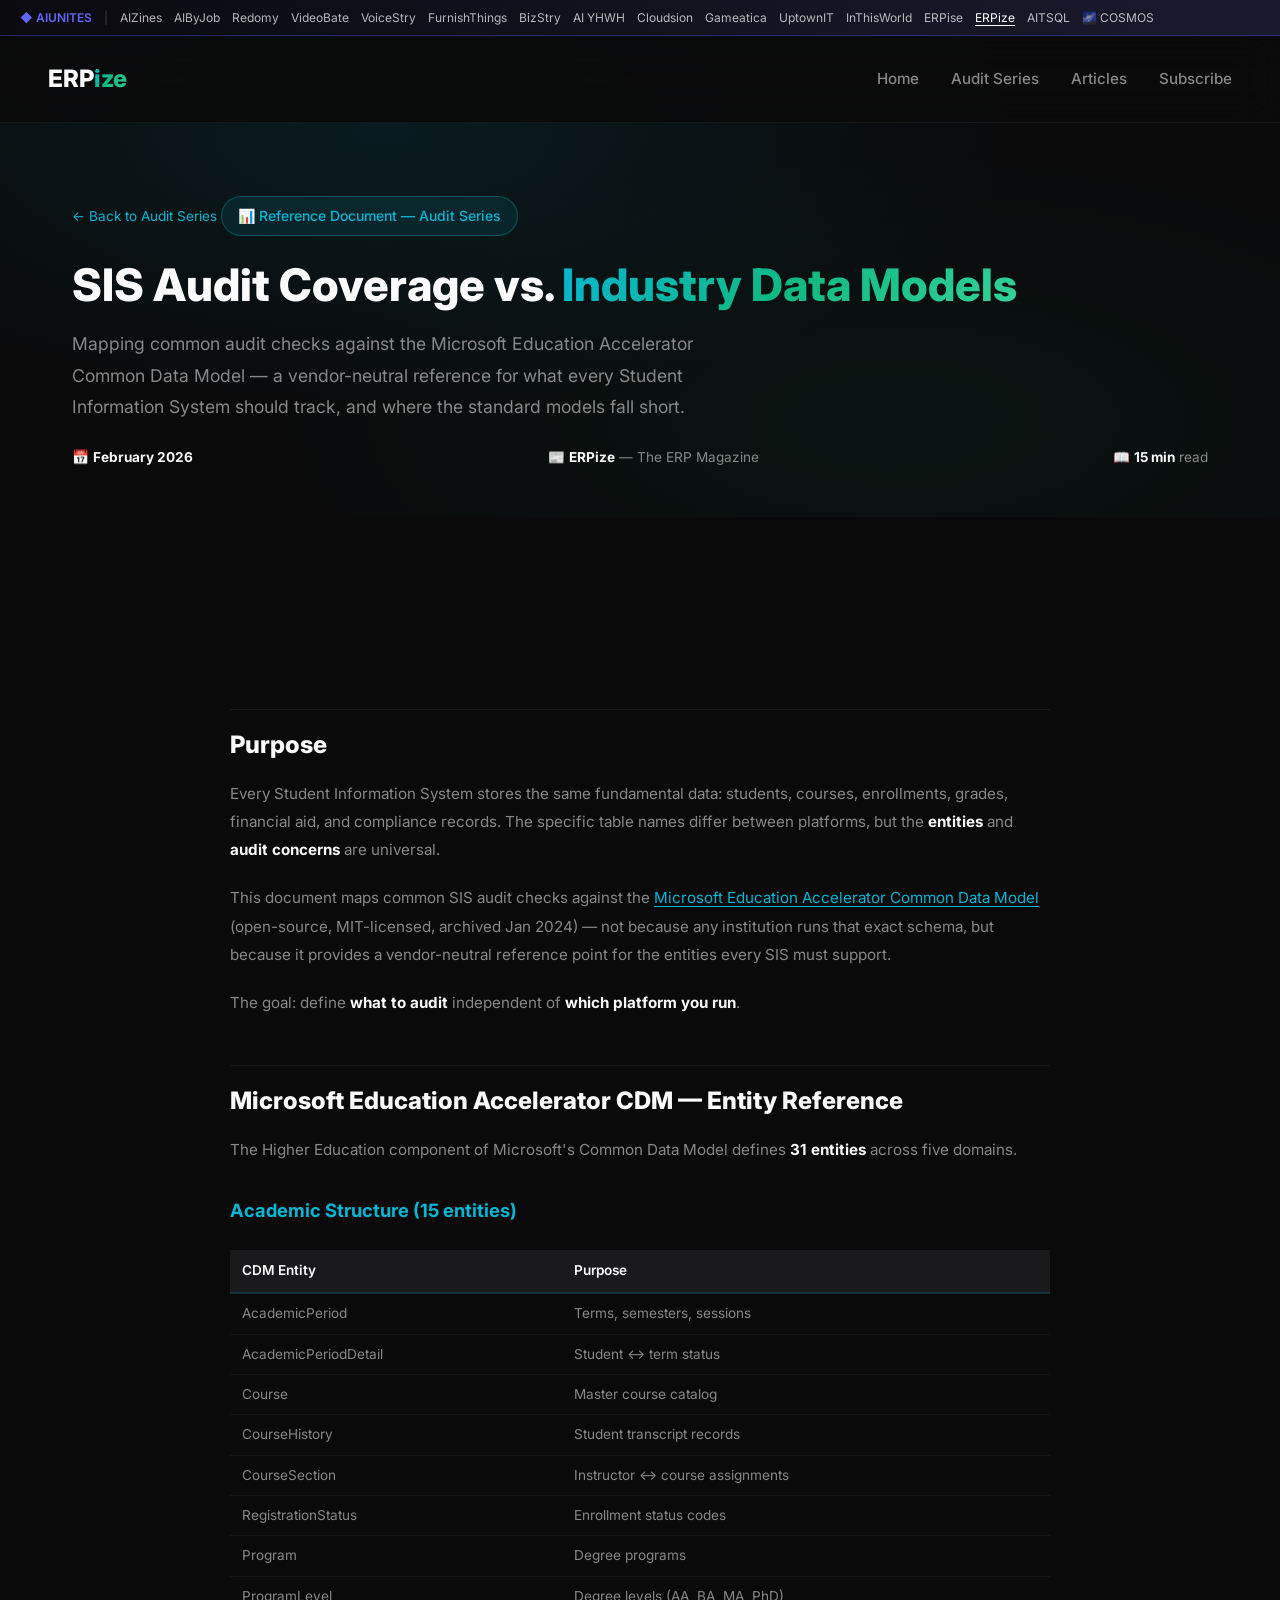
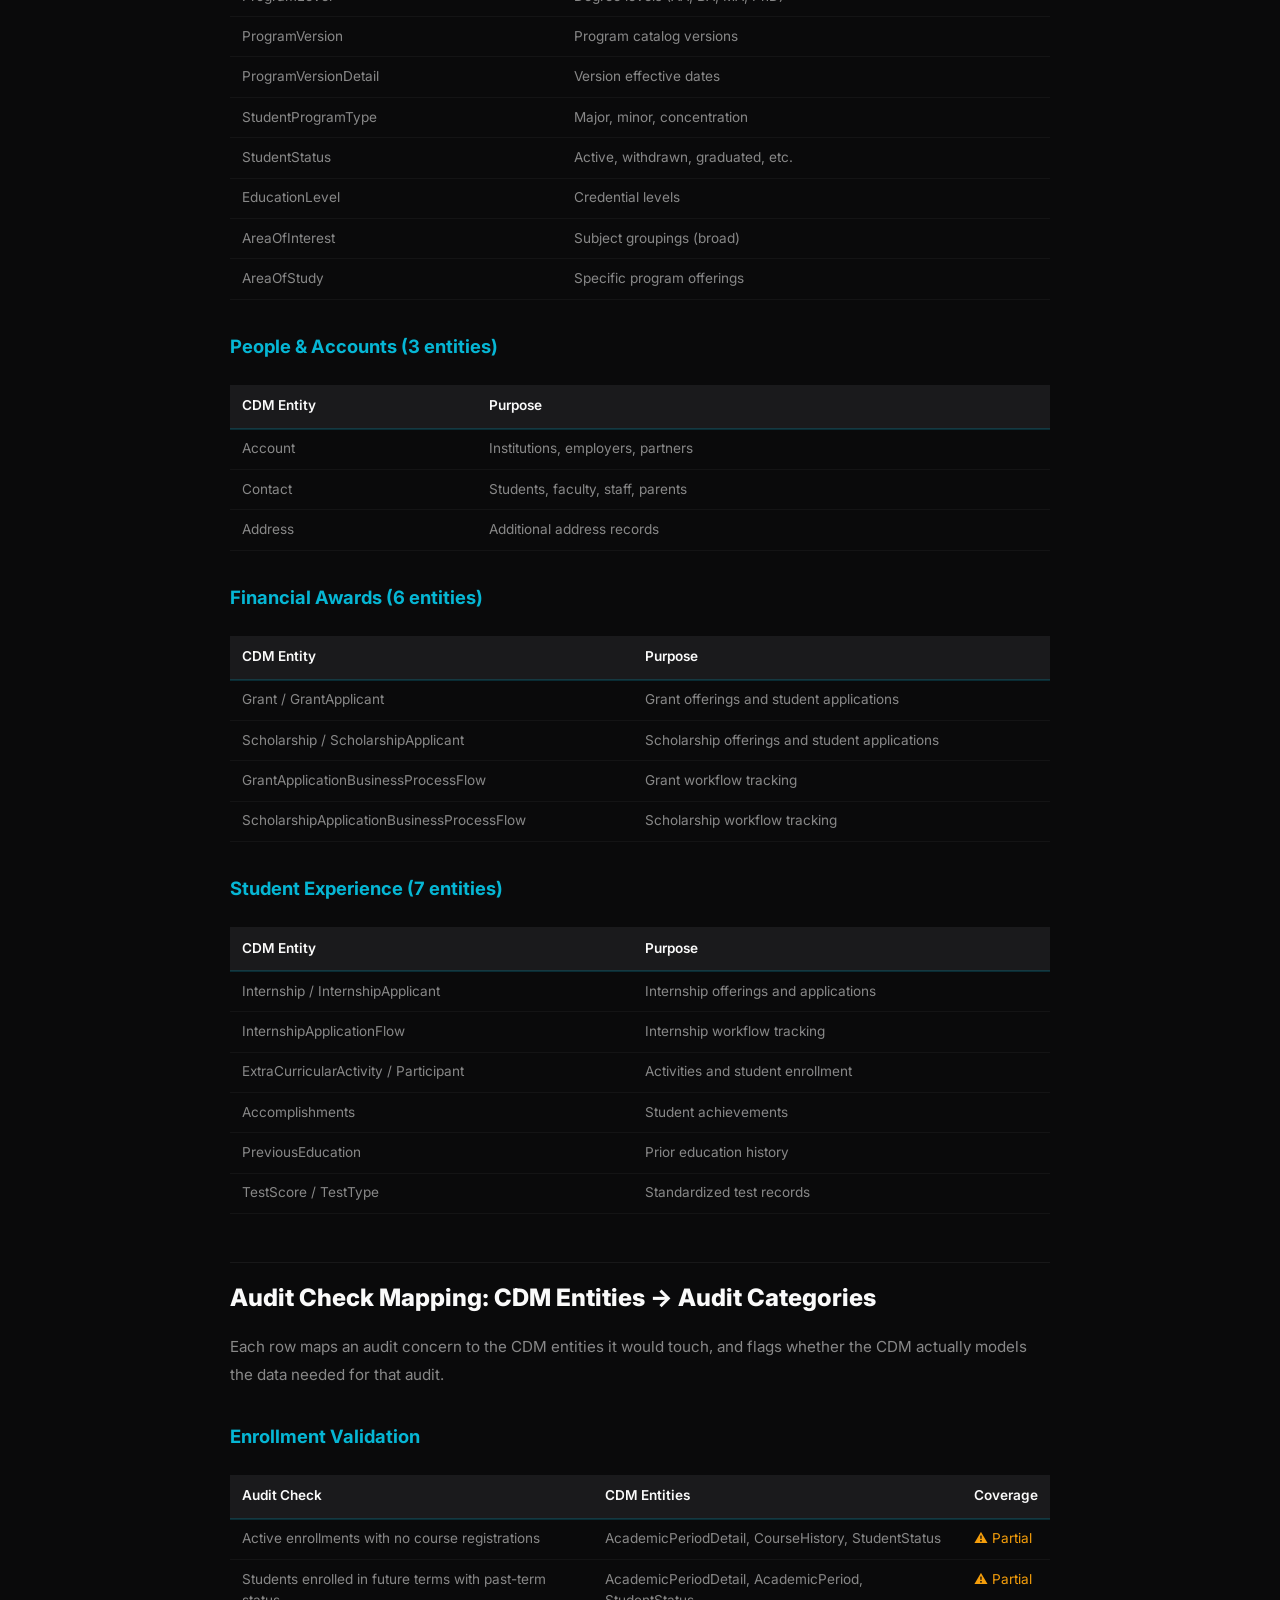
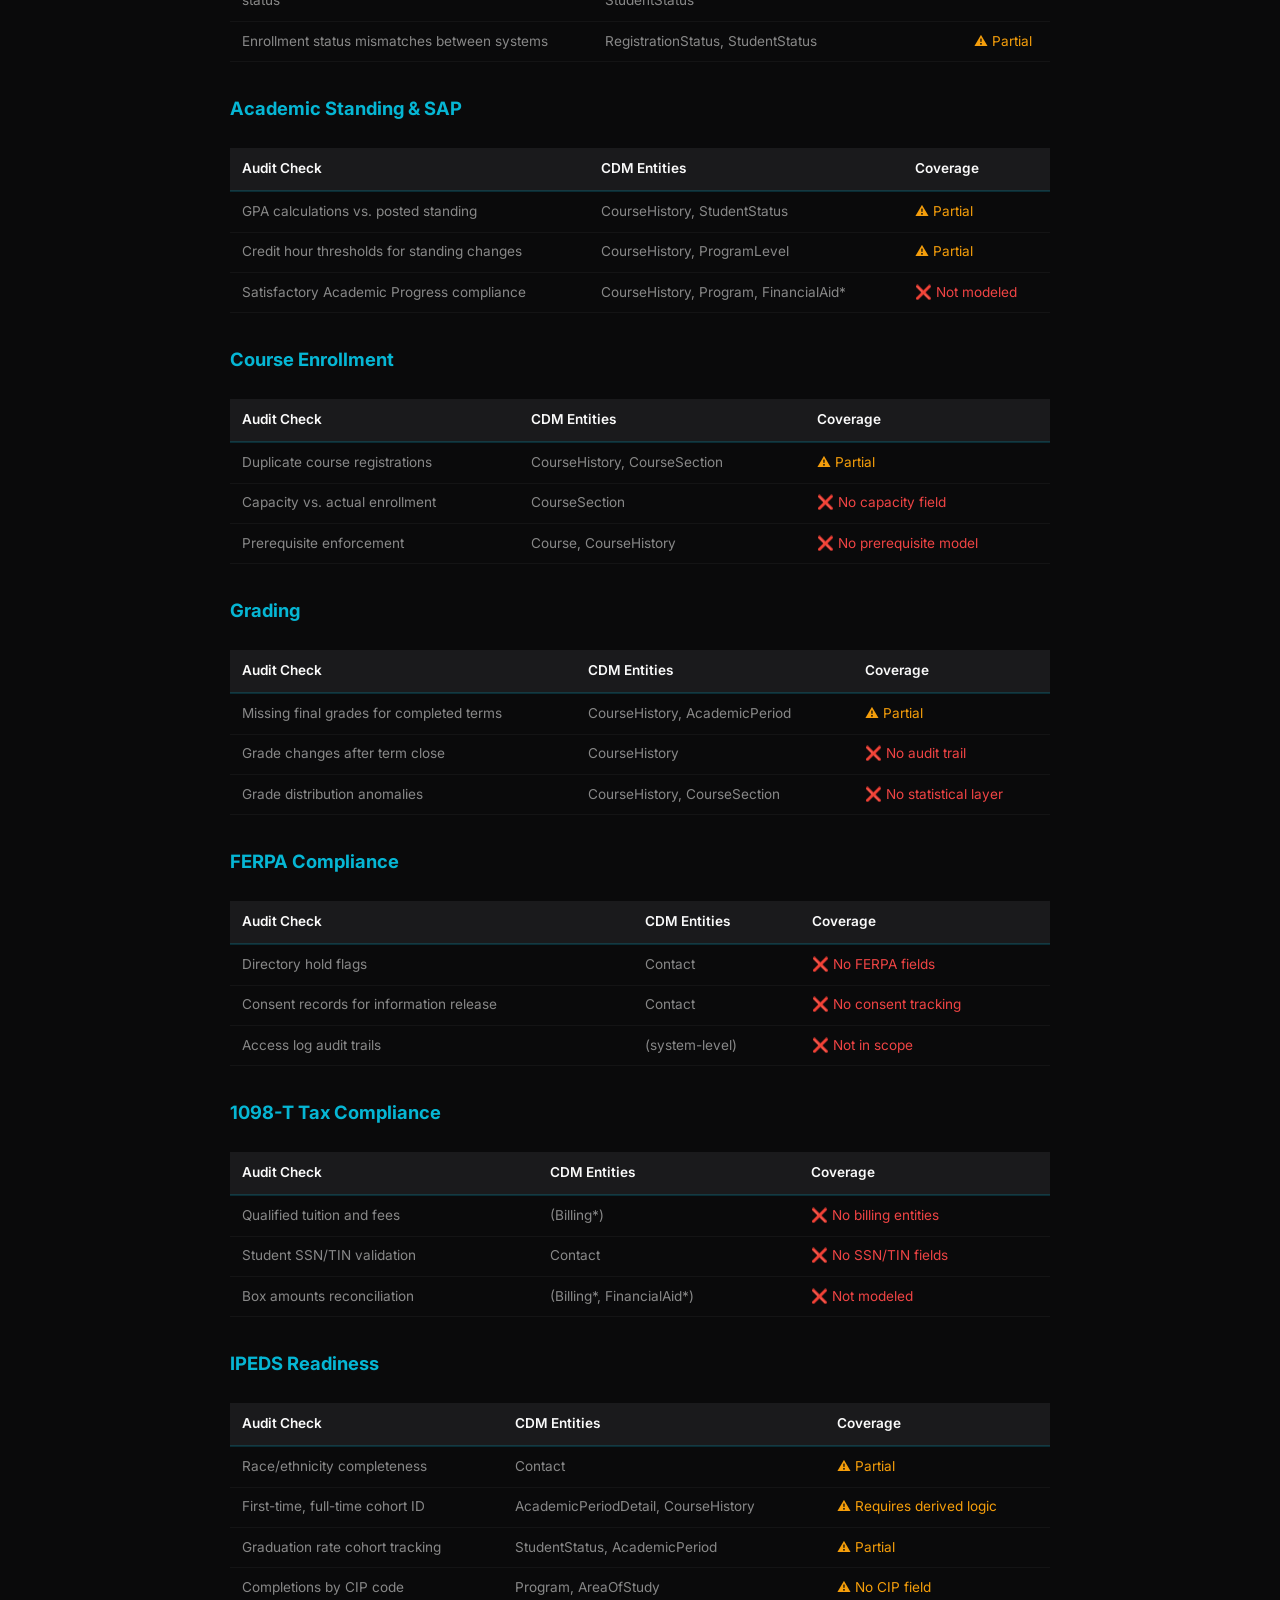
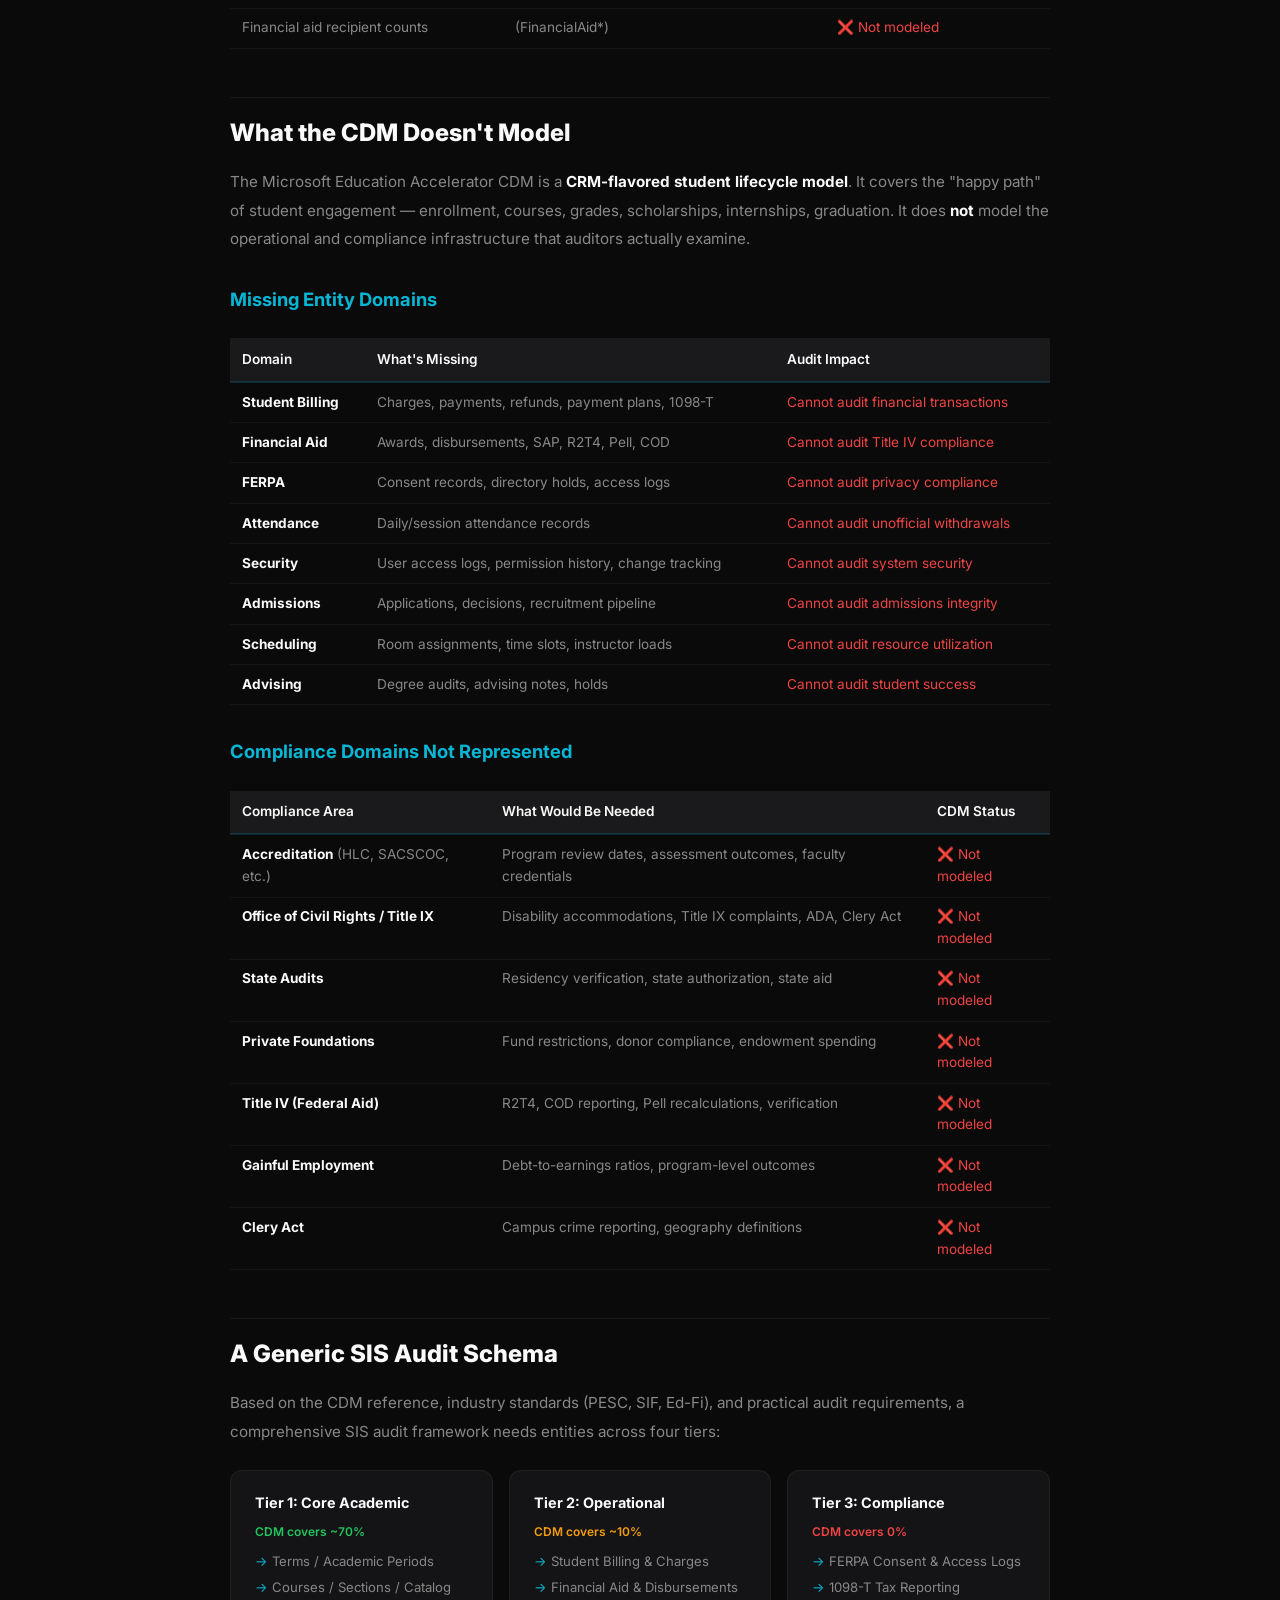
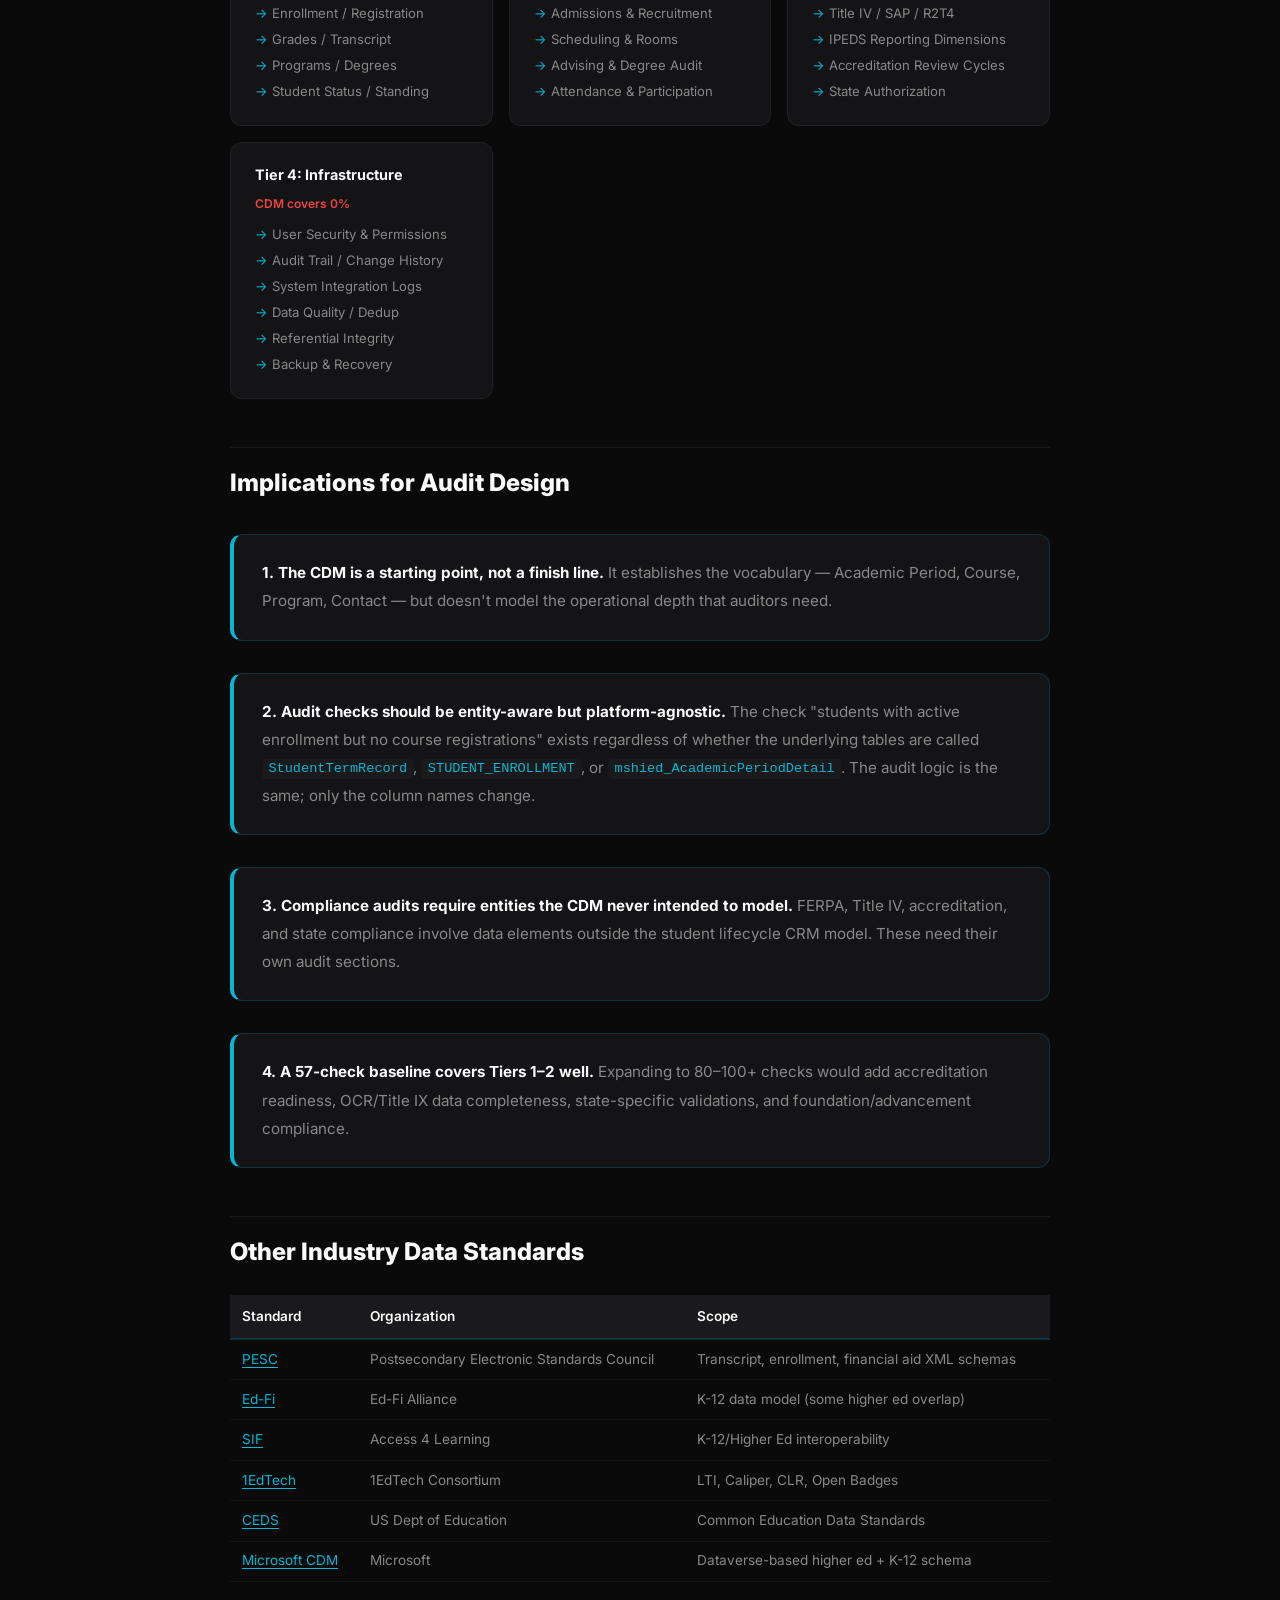
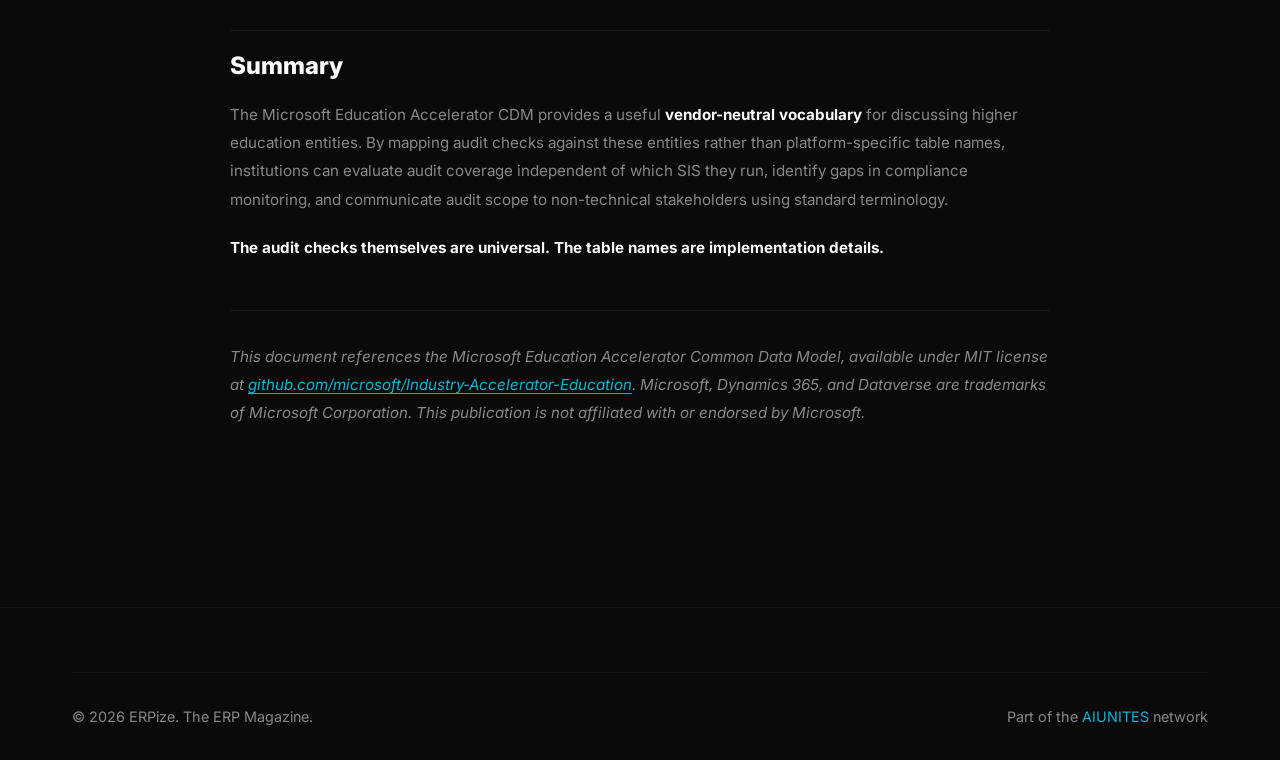
==== audit-entity-mapping.html @ 0ce2d010 "Auto-publish: 2026-02-27 21:20:02" ====
<!DOCTYPE html>
<html lang="en">
<head>
  <meta charset="UTF-8">
  <meta name="viewport" content="width=device-width, initial-scale=1.0">

  <title>SIS Audit Coverage vs. Industry Data Models | ERPize</title>
  <meta name="description" content="Cross-reference of SIS audit checks against the Microsoft Education Accelerator Common Data Model. Vendor-neutral entity mapping for higher education data integrity audits.">
  <meta name="keywords" content="SIS audit, Common Data Model, Microsoft Education Accelerator, higher education, data integrity, IPEDS, FERPA, compliance, entity mapping, CDM">
  <meta name="author" content="ERPize">
  <meta name="robots" content="index, follow">
  <link rel="canonical" href="https://erpize.com/audit-entity-mapping.html">

  <meta property="og:type" content="article">
  <meta property="og:url" content="https://erpize.com/audit-entity-mapping.html">
  <meta property="og:title" content="SIS Audit Coverage vs. Industry Data Models | ERPize">
  <meta property="og:description" content="Mapping audit checks to Microsoft's open-source Education CDM. What the standard models cover — and what they miss.">
  <meta property="og:site_name" content="ERPize">

  <meta name="theme-color" content="#06b6d4">

  <script type="application/ld+json">
  {
    "@context": "https://schema.org",
    "@type": "Article",
    "headline": "SIS Audit Coverage vs. Industry Data Models",
    "description": "Cross-reference of SIS audit checks against the Microsoft Education Accelerator Common Data Model for higher education.",
    "author": { "@type": "Organization", "name": "ERPize" },
    "publisher": { "@type": "Organization", "name": "ERPize" },
    "datePublished": "2026-02-28",
    "articleSection": "Audit Series"
  }
  </script>

  <link rel="preconnect" href="https://fonts.googleapis.com">
  <link href="https://fonts.googleapis.com/css2?family=Inter:wght@400;500;600;700;800&display=swap" rel="stylesheet">
  <link rel="stylesheet" href="css/style.css">
  <link rel="icon" href="data:image/svg+xml,<svg xmlns='http://www.w3.org/2000/svg' viewBox='0 0 100 100'><text y='.9em' font-size='90'>📰</text></svg>">

  <style>
    .article-hero {
      padding: 10rem 0 3rem;
      position: relative;
    }
    .article-hero::before {
      content:'';position:absolute;inset:0;
      background:radial-gradient(ellipse at 30% 20%,rgba(6,182,212,.1) 0%,transparent 50%),radial-gradient(ellipse at 70% 80%,rgba(16,185,129,.06) 0%,transparent 50%);
    }
    .article-hero .container{position:relative}
    .article-hero h1{font-size:clamp(1.8rem,4vw,2.8rem);font-weight:800;line-height:1.15;margin-bottom:1rem}
    .article-hero-sub{font-size:1.1rem;color:var(--gray);max-width:640px;line-height:1.8;margin-bottom:1.5rem}
    .article-meta{display:flex;gap:1.5rem;flex-wrap:wrap;font-size:.85rem;color:var(--gray)}
    .article-meta strong{color:var(--white)}

    .article-body{max-width:820px;margin:0 auto;padding:3rem 0 4rem}
    .article-body h2{font-size:1.5rem;font-weight:800;margin:3rem 0 1rem;padding-top:1rem;border-top:1px solid rgba(255,255,255,.06)}
    .article-body h3{font-size:1.15rem;font-weight:700;margin:2rem 0 .75rem;color:var(--accent)}
    .article-body p{font-size:.95rem;color:var(--gray);line-height:1.85;margin-bottom:1.25rem}
    .article-body a{color:var(--accent);text-decoration:underline;text-underline-offset:3px}
    .article-body strong{color:var(--white)}
    .article-body code{background:var(--dark-gray);padding:.15rem .4rem;border-radius:4px;font-size:.85rem;color:var(--accent)}

    .entity-table{width:100%;border-collapse:collapse;margin:1.5rem 0 2rem;font-size:.85rem}
    .entity-table th{text-align:left;padding:.65rem .75rem;background:var(--dark-gray);color:var(--white);font-weight:600;border-bottom:2px solid rgba(6,182,212,.2)}
    .entity-table td{padding:.55rem .75rem;border-bottom:1px solid rgba(255,255,255,.04);color:var(--gray);vertical-align:top}
    .entity-table tr:hover td{background:rgba(6,182,212,.03)}
    .entity-table .status-partial{color:#f59e0b}
    .entity-table .status-none{color:#ef4444}
    .entity-table .status-ok{color:#22c55e}

    .callout{background:var(--card-bg);border:1px solid rgba(6,182,212,.2);border-left:4px solid var(--accent);border-radius:12px;padding:1.5rem 1.75rem;margin:2rem 0}
    .callout p{margin-bottom:.5rem}
    .callout p:last-child{margin-bottom:0}

    .tier-grid{display:grid;grid-template-columns:repeat(auto-fit,minmax(220px,1fr));gap:1rem;margin:1.5rem 0 2rem}
    .tier-card{background:var(--card-bg);border:1px solid rgba(255,255,255,.05);border-radius:12px;padding:1.25rem 1.5rem}
    .tier-card h4{font-size:.9rem;font-weight:700;margin-bottom:.5rem;color:var(--white)}
    .tier-card .coverage{font-size:.75rem;font-weight:600;margin-bottom:.5rem}
    .tier-card ul{list-style:none;padding:0;margin:0}
    .tier-card li{font-size:.82rem;color:var(--gray);padding:.2rem 0;line-height:1.5}
    .tier-card li::before{content:'→ ';color:var(--accent)}

    .back-link{display:inline-flex;align-items:center;gap:.5rem;font-size:.85rem;color:var(--accent);text-decoration:none;margin-bottom:1rem}
    .back-link:hover{text-decoration:underline}

    @media(max-width:768px){
      .article-hero{padding:7rem 0 2rem}
      .entity-table{font-size:.78rem}
      .entity-table th,.entity-table td{padding:.45rem .5rem}
    }
  </style>
</head>
<body>
  <!-- AIUNITES Webring -->
  <style>.aiunites-bar{position:fixed;top:0;left:0;right:0;z-index:10000;background:linear-gradient(90deg,#0a0a0f,#1a1a2e);border-bottom:1px solid rgba(99,102,241,.3);padding:8px 0;font-size:12px}.aiunites-bar-content{max-width:1400px;margin:0 auto;padding:0 20px;display:flex;align-items:center;gap:12px;overflow-x:auto;scrollbar-width:none}.aiunites-bar-content::-webkit-scrollbar{display:none}.aiunites-bar a{color:rgba(255,255,255,.7);text-decoration:none;white-space:nowrap;transition:color .2s}.aiunites-bar a:hover{color:#fff}.aiunites-bar-brand{color:#6366f1!important;font-weight:600}.aiunites-bar-brand:hover{color:#818cf8!important}.aiunites-bar-divider{color:rgba(255,255,255,.2)}body{padding-top:36px!important}.nav{top:36px!important}</style>
  <div class="aiunites-bar"><div class="aiunites-bar-content"><a href="https://aiunites.github.io/aiunites-site/" class="aiunites-bar-brand">◆ AIUNITES</a><span class="aiunites-bar-divider">|</span><a href="https://aiunites.github.io/aizines-app/">AIZines</a><a href="https://aiunites.github.io/aibyjob-demo/">AIByJob</a><a href="https://aiunites.github.io/redomy-demo/">Redomy</a><a href="https://aiunites.github.io/videobate-site/">VideoBate</a><a href="https://aiunites.github.io/voicestry-site/">VoiceStry</a><a href="https://aiunites.github.io/furnishthings-site/">FurnishThings</a><a href="https://aiunites.github.io/bizstry-site/">BizStry</a><a href="https://aiunites.github.io/aiyhwh-site/">AI YHWH</a><a href="https://aiunites.github.io/cloudsion-site/">Cloudsion</a><a href="https://aiunites.github.io/gameatica-site/">Gameatica</a><a href="https://aiunites.github.io/uptownit-site/">UptownIT</a><a href="https://aiunites.github.io/inthisworld-site/">InThisWorld</a><a href="https://aiunites.github.io/erpise-site/">ERPise</a><a href="https://aiunites.github.io/erpize-site/" style="color:#fff!important;text-decoration:underline;text-underline-offset:3px;">ERPize</a><a href="https://aiunites.github.io/aitsql-site/">AITSQL</a><a href="https://aiunites.github.io/cosmostheopera-site/">🌌 COSMOS</a></div></div>
  <script>(function(){if(location.protocol==='file:'||location.hostname==='localhost'||location.hostname==='127.0.0.1'){document.querySelectorAll('.aiunites-bar a').forEach(a=>{a.href=a.href.replace('https://aiunites.github.io/','../')+'index.html';});}})()</script>

  <!-- Navigation -->
  <nav class="nav">
    <a href="index.html" class="logo">ERP<span>ize</span></a>
    <div class="nav-links">
      <a href="index.html">Home</a>
      <a href="audit-series.html">Audit Series</a>
      <a href="index.html#articles">Articles</a>
      <a href="index.html#newsletter">Subscribe</a>
    </div>
  </nav>

  <!-- Hero -->
  <section class="article-hero">
    <div class="container">
      <a href="audit-series.html" class="back-link">← Back to Audit Series</a>
      <div class="hero-badge">📊 Reference Document — Audit Series</div>
      <h1>SIS Audit Coverage vs. <span class="gradient-text">Industry Data Models</span></h1>
      <p class="article-hero-sub">Mapping common audit checks against the Microsoft Education Accelerator Common Data Model — a vendor-neutral reference for what every Student Information System should track, and where the standard models fall short.</p>
      <div class="article-meta">
        <span>📅 <strong>February 2026</strong></span>
        <span>📰 <strong>ERPize</strong> — The ERP Magazine</span>
        <span>📖 <strong>15 min</strong> read</span>
      </div>
    </div>
  </section>

  <!-- Article Body -->
  <section class="section">
    <div class="container">
      <div class="article-body">

        <h2>Purpose</h2>
        <p>Every Student Information System stores the same fundamental data: students, courses, enrollments, grades, financial aid, and compliance records. The specific table names differ between platforms, but the <strong>entities</strong> and <strong>audit concerns</strong> are universal.</p>
        <p>This document maps common SIS audit checks against the <a href="https://github.com/microsoft/Industry-Accelerator-Education" target="_blank">Microsoft Education Accelerator Common Data Model</a> (open-source, MIT-licensed, archived Jan 2024) — not because any institution runs that exact schema, but because it provides a vendor-neutral reference point for the entities every SIS must support.</p>
        <p>The goal: define <strong>what to audit</strong> independent of <strong>which platform you run</strong>.</p>

        <h2>Microsoft Education Accelerator CDM — Entity Reference</h2>
        <p>The Higher Education component of Microsoft's Common Data Model defines <strong>31 entities</strong> across five domains.</p>

        <h3>Academic Structure (15 entities)</h3>
        <table class="entity-table">
          <thead><tr><th>CDM Entity</th><th>Purpose</th></tr></thead>
          <tbody>
            <tr><td>AcademicPeriod</td><td>Terms, semesters, sessions</td></tr>
            <tr><td>AcademicPeriodDetail</td><td>Student ↔ term status</td></tr>
            <tr><td>Course</td><td>Master course catalog</td></tr>
            <tr><td>CourseHistory</td><td>Student transcript records</td></tr>
            <tr><td>CourseSection</td><td>Instructor ↔ course assignments</td></tr>
            <tr><td>RegistrationStatus</td><td>Enrollment status codes</td></tr>
            <tr><td>Program</td><td>Degree programs</td></tr>
            <tr><td>ProgramLevel</td><td>Degree levels (AA, BA, MA, PhD)</td></tr>
            <tr><td>ProgramVersion</td><td>Program catalog versions</td></tr>
            <tr><td>ProgramVersionDetail</td><td>Version effective dates</td></tr>
            <tr><td>StudentProgramType</td><td>Major, minor, concentration</td></tr>
            <tr><td>StudentStatus</td><td>Active, withdrawn, graduated, etc.</td></tr>
            <tr><td>EducationLevel</td><td>Credential levels</td></tr>
            <tr><td>AreaOfInterest</td><td>Subject groupings (broad)</td></tr>
            <tr><td>AreaOfStudy</td><td>Specific program offerings</td></tr>
          </tbody>
        </table>

        <h3>People & Accounts (3 entities)</h3>
        <table class="entity-table">
          <thead><tr><th>CDM Entity</th><th>Purpose</th></tr></thead>
          <tbody>
            <tr><td>Account</td><td>Institutions, employers, partners</td></tr>
            <tr><td>Contact</td><td>Students, faculty, staff, parents</td></tr>
            <tr><td>Address</td><td>Additional address records</td></tr>
          </tbody>
        </table>

        <h3>Financial Awards (6 entities)</h3>
        <table class="entity-table">
          <thead><tr><th>CDM Entity</th><th>Purpose</th></tr></thead>
          <tbody>
            <tr><td>Grant / GrantApplicant</td><td>Grant offerings and student applications</td></tr>
            <tr><td>Scholarship / ScholarshipApplicant</td><td>Scholarship offerings and student applications</td></tr>
            <tr><td>GrantApplicationBusinessProcessFlow</td><td>Grant workflow tracking</td></tr>
            <tr><td>ScholarshipApplicationBusinessProcessFlow</td><td>Scholarship workflow tracking</td></tr>
          </tbody>
        </table>

        <h3>Student Experience (7 entities)</h3>
        <table class="entity-table">
          <thead><tr><th>CDM Entity</th><th>Purpose</th></tr></thead>
          <tbody>
            <tr><td>Internship / InternshipApplicant</td><td>Internship offerings and applications</td></tr>
            <tr><td>InternshipApplicationFlow</td><td>Internship workflow tracking</td></tr>
            <tr><td>ExtraCurricularActivity / Participant</td><td>Activities and student enrollment</td></tr>
            <tr><td>Accomplishments</td><td>Student achievements</td></tr>
            <tr><td>PreviousEducation</td><td>Prior education history</td></tr>
            <tr><td>TestScore / TestType</td><td>Standardized test records</td></tr>
          </tbody>
        </table>

        <h2>Audit Check Mapping: CDM Entities → Audit Categories</h2>
        <p>Each row maps an audit concern to the CDM entities it would touch, and flags whether the CDM actually models the data needed for that audit.</p>

        <h3>Enrollment Validation</h3>
        <table class="entity-table">
          <thead><tr><th>Audit Check</th><th>CDM Entities</th><th>Coverage</th></tr></thead>
          <tbody>
            <tr><td>Active enrollments with no course registrations</td><td>AcademicPeriodDetail, CourseHistory, StudentStatus</td><td class="status-partial">⚠️ Partial</td></tr>
            <tr><td>Students enrolled in future terms with past-term status</td><td>AcademicPeriodDetail, AcademicPeriod, StudentStatus</td><td class="status-partial">⚠️ Partial</td></tr>
            <tr><td>Enrollment status mismatches between systems</td><td>RegistrationStatus, StudentStatus</td><td class="status-partial">⚠️ Partial</td></tr>
          </tbody>
        </table>

        <h3>Academic Standing & SAP</h3>
        <table class="entity-table">
          <thead><tr><th>Audit Check</th><th>CDM Entities</th><th>Coverage</th></tr></thead>
          <tbody>
            <tr><td>GPA calculations vs. posted standing</td><td>CourseHistory, StudentStatus</td><td class="status-partial">⚠️ Partial</td></tr>
            <tr><td>Credit hour thresholds for standing changes</td><td>CourseHistory, ProgramLevel</td><td class="status-partial">⚠️ Partial</td></tr>
            <tr><td>Satisfactory Academic Progress compliance</td><td>CourseHistory, Program, FinancialAid*</td><td class="status-none">❌ Not modeled</td></tr>
          </tbody>
        </table>

        <h3>Course Enrollment</h3>
        <table class="entity-table">
          <thead><tr><th>Audit Check</th><th>CDM Entities</th><th>Coverage</th></tr></thead>
          <tbody>
            <tr><td>Duplicate course registrations</td><td>CourseHistory, CourseSection</td><td class="status-partial">⚠️ Partial</td></tr>
            <tr><td>Capacity vs. actual enrollment</td><td>CourseSection</td><td class="status-none">❌ No capacity field</td></tr>
            <tr><td>Prerequisite enforcement</td><td>Course, CourseHistory</td><td class="status-none">❌ No prerequisite model</td></tr>
          </tbody>
        </table>

        <h3>Grading</h3>
        <table class="entity-table">
          <thead><tr><th>Audit Check</th><th>CDM Entities</th><th>Coverage</th></tr></thead>
          <tbody>
            <tr><td>Missing final grades for completed terms</td><td>CourseHistory, AcademicPeriod</td><td class="status-partial">⚠️ Partial</td></tr>
            <tr><td>Grade changes after term close</td><td>CourseHistory</td><td class="status-none">❌ No audit trail</td></tr>
            <tr><td>Grade distribution anomalies</td><td>CourseHistory, CourseSection</td><td class="status-none">❌ No statistical layer</td></tr>
          </tbody>
        </table>

        <h3>FERPA Compliance</h3>
        <table class="entity-table">
          <thead><tr><th>Audit Check</th><th>CDM Entities</th><th>Coverage</th></tr></thead>
          <tbody>
            <tr><td>Directory hold flags</td><td>Contact</td><td class="status-none">❌ No FERPA fields</td></tr>
            <tr><td>Consent records for information release</td><td>Contact</td><td class="status-none">❌ No consent tracking</td></tr>
            <tr><td>Access log audit trails</td><td>(system-level)</td><td class="status-none">❌ Not in scope</td></tr>
          </tbody>
        </table>

        <h3>1098-T Tax Compliance</h3>
        <table class="entity-table">
          <thead><tr><th>Audit Check</th><th>CDM Entities</th><th>Coverage</th></tr></thead>
          <tbody>
            <tr><td>Qualified tuition and fees</td><td>(Billing*)</td><td class="status-none">❌ No billing entities</td></tr>
            <tr><td>Student SSN/TIN validation</td><td>Contact</td><td class="status-none">❌ No SSN/TIN fields</td></tr>
            <tr><td>Box amounts reconciliation</td><td>(Billing*, FinancialAid*)</td><td class="status-none">❌ Not modeled</td></tr>
          </tbody>
        </table>

        <h3>IPEDS Readiness</h3>
        <table class="entity-table">
          <thead><tr><th>Audit Check</th><th>CDM Entities</th><th>Coverage</th></tr></thead>
          <tbody>
            <tr><td>Race/ethnicity completeness</td><td>Contact</td><td class="status-partial">⚠️ Partial</td></tr>
            <tr><td>First-time, full-time cohort ID</td><td>AcademicPeriodDetail, CourseHistory</td><td class="status-partial">⚠️ Requires derived logic</td></tr>
            <tr><td>Graduation rate cohort tracking</td><td>StudentStatus, AcademicPeriod</td><td class="status-partial">⚠️ Partial</td></tr>
            <tr><td>Completions by CIP code</td><td>Program, AreaOfStudy</td><td class="status-partial">⚠️ No CIP field</td></tr>
            <tr><td>Financial aid recipient counts</td><td>(FinancialAid*)</td><td class="status-none">❌ Not modeled</td></tr>
          </tbody>
        </table>

        <h2>What the CDM Doesn't Model</h2>
        <p>The Microsoft Education Accelerator CDM is a <strong>CRM-flavored student lifecycle model</strong>. It covers the "happy path" of student engagement — enrollment, courses, grades, scholarships, internships, graduation. It does <strong>not</strong> model the operational and compliance infrastructure that auditors actually examine.</p>

        <h3>Missing Entity Domains</h3>
        <table class="entity-table">
          <thead><tr><th>Domain</th><th>What's Missing</th><th>Audit Impact</th></tr></thead>
          <tbody>
            <tr><td><strong>Student Billing</strong></td><td>Charges, payments, refunds, payment plans, 1098-T</td><td class="status-none">Cannot audit financial transactions</td></tr>
            <tr><td><strong>Financial Aid</strong></td><td>Awards, disbursements, SAP, R2T4, Pell, COD</td><td class="status-none">Cannot audit Title IV compliance</td></tr>
            <tr><td><strong>FERPA</strong></td><td>Consent records, directory holds, access logs</td><td class="status-none">Cannot audit privacy compliance</td></tr>
            <tr><td><strong>Attendance</strong></td><td>Daily/session attendance records</td><td class="status-none">Cannot audit unofficial withdrawals</td></tr>
            <tr><td><strong>Security</strong></td><td>User access logs, permission history, change tracking</td><td class="status-none">Cannot audit system security</td></tr>
            <tr><td><strong>Admissions</strong></td><td>Applications, decisions, recruitment pipeline</td><td class="status-none">Cannot audit admissions integrity</td></tr>
            <tr><td><strong>Scheduling</strong></td><td>Room assignments, time slots, instructor loads</td><td class="status-none">Cannot audit resource utilization</td></tr>
            <tr><td><strong>Advising</strong></td><td>Degree audits, advising notes, holds</td><td class="status-none">Cannot audit student success</td></tr>
          </tbody>
        </table>

        <h3>Compliance Domains Not Represented</h3>
        <table class="entity-table">
          <thead><tr><th>Compliance Area</th><th>What Would Be Needed</th><th>CDM Status</th></tr></thead>
          <tbody>
            <tr><td><strong>Accreditation</strong> (HLC, SACSCOC, etc.)</td><td>Program review dates, assessment outcomes, faculty credentials</td><td class="status-none">❌ Not modeled</td></tr>
            <tr><td><strong>Office of Civil Rights / Title IX</strong></td><td>Disability accommodations, Title IX complaints, ADA, Clery Act</td><td class="status-none">❌ Not modeled</td></tr>
            <tr><td><strong>State Audits</strong></td><td>Residency verification, state authorization, state aid</td><td class="status-none">❌ Not modeled</td></tr>
            <tr><td><strong>Private Foundations</strong></td><td>Fund restrictions, donor compliance, endowment spending</td><td class="status-none">❌ Not modeled</td></tr>
            <tr><td><strong>Title IV (Federal Aid)</strong></td><td>R2T4, COD reporting, Pell recalculations, verification</td><td class="status-none">❌ Not modeled</td></tr>
            <tr><td><strong>Gainful Employment</strong></td><td>Debt-to-earnings ratios, program-level outcomes</td><td class="status-none">❌ Not modeled</td></tr>
            <tr><td><strong>Clery Act</strong></td><td>Campus crime reporting, geography definitions</td><td class="status-none">❌ Not modeled</td></tr>
          </tbody>
        </table>

        <h2>A Generic SIS Audit Schema</h2>
        <p>Based on the CDM reference, industry standards (PESC, SIF, Ed-Fi), and practical audit requirements, a comprehensive SIS audit framework needs entities across four tiers:</p>

        <div class="tier-grid">
          <div class="tier-card">
            <h4>Tier 1: Core Academic</h4>
            <div class="coverage" style="color:#22c55e">CDM covers ~70%</div>
            <ul>
              <li>Terms / Academic Periods</li>
              <li>Courses / Sections / Catalog</li>
              <li>Enrollment / Registration</li>
              <li>Grades / Transcript</li>
              <li>Programs / Degrees</li>
              <li>Student Status / Standing</li>
            </ul>
          </div>
          <div class="tier-card">
            <h4>Tier 2: Operational</h4>
            <div class="coverage" style="color:#f59e0b">CDM covers ~10%</div>
            <ul>
              <li>Student Billing & Charges</li>
              <li>Financial Aid & Disbursements</li>
              <li>Admissions & Recruitment</li>
              <li>Scheduling & Rooms</li>
              <li>Advising & Degree Audit</li>
              <li>Attendance & Participation</li>
            </ul>
          </div>
          <div class="tier-card">
            <h4>Tier 3: Compliance</h4>
            <div class="coverage" style="color:#ef4444">CDM covers 0%</div>
            <ul>
              <li>FERPA Consent & Access Logs</li>
              <li>1098-T Tax Reporting</li>
              <li>Title IV / SAP / R2T4</li>
              <li>IPEDS Reporting Dimensions</li>
              <li>Accreditation Review Cycles</li>
              <li>State Authorization</li>
            </ul>
          </div>
          <div class="tier-card">
            <h4>Tier 4: Infrastructure</h4>
            <div class="coverage" style="color:#ef4444">CDM covers 0%</div>
            <ul>
              <li>User Security & Permissions</li>
              <li>Audit Trail / Change History</li>
              <li>System Integration Logs</li>
              <li>Data Quality / Dedup</li>
              <li>Referential Integrity</li>
              <li>Backup & Recovery</li>
            </ul>
          </div>
        </div>

        <h2>Implications for Audit Design</h2>

        <div class="callout">
          <p><strong>1. The CDM is a starting point, not a finish line.</strong> It establishes the vocabulary — Academic Period, Course, Program, Contact — but doesn't model the operational depth that auditors need.</p>
        </div>

        <div class="callout">
          <p><strong>2. Audit checks should be entity-aware but platform-agnostic.</strong> The check "students with active enrollment but no course registrations" exists regardless of whether the underlying tables are called <code>StudentTermRecord</code>, <code>STUDENT_ENROLLMENT</code>, or <code>mshied_AcademicPeriodDetail</code>. The audit logic is the same; only the column names change.</p>
        </div>

        <div class="callout">
          <p><strong>3. Compliance audits require entities the CDM never intended to model.</strong> FERPA, Title IV, accreditation, and state compliance involve data elements outside the student lifecycle CRM model. These need their own audit sections.</p>
        </div>

        <div class="callout">
          <p><strong>4. A 57-check baseline covers Tiers 1–2 well.</strong> Expanding to 80–100+ checks would add accreditation readiness, OCR/Title IX data completeness, state-specific validations, and foundation/advancement compliance.</p>
        </div>

        <h2>Other Industry Data Standards</h2>
        <table class="entity-table">
          <thead><tr><th>Standard</th><th>Organization</th><th>Scope</th></tr></thead>
          <tbody>
            <tr><td><a href="https://www.pesc.org/" target="_blank">PESC</a></td><td>Postsecondary Electronic Standards Council</td><td>Transcript, enrollment, financial aid XML schemas</td></tr>
            <tr><td><a href="https://www.ed-fi.org/" target="_blank">Ed-Fi</a></td><td>Ed-Fi Alliance</td><td>K-12 data model (some higher ed overlap)</td></tr>
            <tr><td><a href="https://www.a4l.org/" target="_blank">SIF</a></td><td>Access 4 Learning</td><td>K-12/Higher Ed interoperability</td></tr>
            <tr><td><a href="https://www.1edtech.org/" target="_blank">1EdTech</a></td><td>1EdTech Consortium</td><td>LTI, Caliper, CLR, Open Badges</td></tr>
            <tr><td><a href="https://ceds.ed.gov/" target="_blank">CEDS</a></td><td>US Dept of Education</td><td>Common Education Data Standards</td></tr>
            <tr><td><a href="https://github.com/microsoft/Industry-Accelerator-Education" target="_blank">Microsoft CDM</a></td><td>Microsoft</td><td>Dataverse-based higher ed + K-12 schema</td></tr>
          </tbody>
        </table>

        <h2>Summary</h2>
        <p>The Microsoft Education Accelerator CDM provides a useful <strong>vendor-neutral vocabulary</strong> for discussing higher education entities. By mapping audit checks against these entities rather than platform-specific table names, institutions can evaluate audit coverage independent of which SIS they run, identify gaps in compliance monitoring, and communicate audit scope to non-technical stakeholders using standard terminology.</p>
        <p><strong>The audit checks themselves are universal. The table names are implementation details.</strong></p>

        <div style="margin-top:3rem;padding-top:2rem;border-top:1px solid rgba(255,255,255,.06);font-size:.82rem;color:var(--gray);line-height:1.7">
          <p><em>This document references the Microsoft Education Accelerator Common Data Model, available under MIT license at <a href="https://github.com/microsoft/Industry-Accelerator-Education" target="_blank">github.com/microsoft/Industry-Accelerator-Education</a>. Microsoft, Dynamics 365, and Dataverse are trademarks of Microsoft Corporation. This publication is not affiliated with or endorsed by Microsoft.</em></p>
        </div>

      </div>
    </div>
  </section>

  <!-- Footer -->
  <footer class="footer">
    <div class="container">
      <div class="footer-bottom">
        <p>&copy; 2026 ERPize. The ERP Magazine.</p>
        <p>Part of the <a href="https://aiunites.github.io/aiunites-site/" style="color:var(--accent);">AIUNITES</a> network</p>
      </div>
    </div>
  </footer>

  <script>
    // Fade-in observer
    const observer = new IntersectionObserver(entries => {
      entries.forEach(entry => {
        if (entry.isIntersecting) {
          entry.target.style.opacity = '1';
          entry.target.style.transform = 'translateY(0)';
        }
      });
    }, { threshold: 0.1 });
    document.querySelectorAll('.tier-card, .callout').forEach(el => {
      el.style.opacity = '0';
      el.style.transform = 'translateY(15px)';
      el.style.transition = 'all 0.4s ease';
      observer.observe(el);
    });
  </script>
</body>
</html>
---- css/style.css ----
/* ==================== ERPIZE - ERP Magazine ==================== */

:root {
  --black: #0a0a0b;
  --white: #fafafa;
  --accent: #06b6d4;
  --accent-dark: #0891b2;
  --accent-glow: rgba(6, 182, 212, 0.4);
  --gray: #888;
  --dark-gray: #1a1a1c;
  --card-bg: #141416;
  --gradient-1: linear-gradient(135deg, #06b6d4 0%, #10b981 50%, #34d399 100%);
  --green: #10b981;
  --font: 'Inter', -apple-system, BlinkMacSystemFont, sans-serif;
}

* { margin: 0; padding: 0; box-sizing: border-box; }

body {
  font-family: var(--font);
  background: var(--black);
  color: var(--white);
  min-height: 100vh;
  overflow-x: hidden;
  line-height: 1.6;
}

a { color: inherit; text-decoration: none; }

.container {
  max-width: 1200px;
  margin: 0 auto;
  padding: 0 2rem;
}

/* ==================== NAVIGATION ==================== */
.nav {
  display: flex;
  justify-content: space-between;
  align-items: center;
  padding: 1.5rem 3rem;
  position: fixed;
  top: 0;
  left: 0;
  right: 0;
  z-index: 1000;
  background: rgba(10, 10, 11, 0.9);
  backdrop-filter: blur(20px);
  border-bottom: 1px solid rgba(255, 255, 255, 0.05);
}

.logo {
  font-weight: 800;
  font-size: 1.5rem;
  cursor: pointer;
}

.logo span {
  background: var(--gradient-1);
  -webkit-background-clip: text;
  -webkit-text-fill-color: transparent;
}

.nav-links {
  display: flex;
  align-items: center;
  gap: 2rem;
}

.nav-links a {
  font-size: 0.95rem;
  font-weight: 500;
  color: var(--gray);
  transition: color 0.2s;
}

.nav-links a:hover {
  color: var(--white);
}

/* ==================== BUTTONS ==================== */
.btn-primary {
  background: var(--gradient-1);
  color: var(--black);
  padding: 0.75rem 1.5rem;
  border-radius: 100px;
  font-weight: 700;
  font-size: 0.9rem;
  border: none;
  cursor: pointer;
  display: inline-flex;
  align-items: center;
  justify-content: center;
  gap: 0.5rem;
  transition: all 0.2s ease;
}

.btn-primary:hover {
  transform: translateY(-2px);
  box-shadow: 0 8px 25px var(--accent-glow);
}

.btn-secondary {
  background: var(--dark-gray);
  color: var(--white);
  padding: 0.75rem 1.5rem;
  border-radius: 100px;
  font-weight: 600;
  font-size: 0.9rem;
  border: 1px solid rgba(255,255,255,0.15);
  cursor: pointer;
  transition: all 0.2s ease;
}

.btn-secondary:hover {
  background: rgba(255,255,255,0.1);
  border-color: rgba(255,255,255,0.3);
}

.btn-large {
  padding: 1rem 2rem;
  font-size: 1rem;
}

/* ==================== HERO ==================== */
.hero {
  min-height: 100vh;
  display: flex;
  align-items: center;
  padding: 8rem 3rem 4rem;
  position: relative;
  overflow: hidden;
}

.hero-bg {
  position: absolute;
  inset: 0;
  background: 
    radial-gradient(ellipse at 20% 50%, rgba(6, 182, 212, 0.15) 0%, transparent 50%),
    radial-gradient(ellipse at 80% 50%, rgba(16, 185, 129, 0.1) 0%, transparent 50%);
}

.hero-content {
  position: relative;
  max-width: 600px;
}

.hero-badge {
  display: inline-block;
  padding: 0.5rem 1rem;
  background: rgba(6, 182, 212, 0.1);
  border: 1px solid rgba(6, 182, 212, 0.3);
  border-radius: 50px;
  font-size: 0.875rem;
  font-weight: 500;
  color: var(--accent);
  margin-bottom: 1.5rem;
}

.hero h1 {
  font-size: clamp(2.5rem, 5vw, 3.5rem);
  font-weight: 800;
  line-height: 1.1;
  margin-bottom: 1.5rem;
}

.gradient-text {
  background: var(--gradient-1);
  -webkit-background-clip: text;
  -webkit-text-fill-color: transparent;
}

.hero-subtitle {
  font-size: 1.25rem;
  color: var(--gray);
  margin-bottom: 2rem;
  line-height: 1.7;
}

.hero-cta {
  display: flex;
  gap: 1rem;
  flex-wrap: wrap;
}

.hero-visual {
  position: absolute;
  right: 5%;
  top: 50%;
  transform: translateY(-50%);
  display: flex;
  flex-direction: column;
  gap: 1.5rem;
}

.hero-card {
  background: var(--card-bg);
  border: 1px solid rgba(255, 255, 255, 0.1);
  border-radius: 16px;
  padding: 1.5rem;
  width: 280px;
  transition: all 0.3s ease;
}

.hero-card:hover {
  border-color: var(--accent);
  transform: translateX(-10px);
}

.hero-card-category {
  font-size: 0.75rem;
  font-weight: 600;
  color: var(--accent);
  text-transform: uppercase;
  letter-spacing: 1px;
  margin-bottom: 0.5rem;
}

.hero-card-title {
  font-size: 1.1rem;
  font-weight: 700;
  margin-bottom: 0.5rem;
}

.hero-card-meta {
  font-size: 0.8rem;
  color: var(--gray);
}

/* ==================== SECTIONS ==================== */
.section {
  padding: 6rem 0;
}

.section-dark {
  background: var(--dark-gray);
}

.section-header {
  text-align: center;
  max-width: 600px;
  margin: 0 auto 4rem;
}

.section-badge {
  display: inline-block;
  padding: 0.4rem 0.9rem;
  background: rgba(6, 182, 212, 0.1);
  border-radius: 50px;
  font-size: 0.8rem;
  font-weight: 600;
  color: var(--accent);
  text-transform: uppercase;
  letter-spacing: 1px;
  margin-bottom: 1rem;
}

.section-header h2 {
  font-size: 2.5rem;
  font-weight: 700;
  margin-bottom: 1rem;
}

.section-header p {
  color: var(--gray);
  font-size: 1.1rem;
}

/* ==================== CATEGORIES ==================== */
.categories-grid {
  display: grid;
  grid-template-columns: repeat(4, 1fr);
  gap: 1.5rem;
}

.category-card {
  background: var(--card-bg);
  border: 1px solid rgba(255, 255, 255, 0.05);
  border-radius: 16px;
  padding: 2rem;
  text-align: center;
  transition: all 0.3s ease;
  cursor: pointer;
}

.category-card:hover {
  border-color: var(--accent);
  transform: translateY(-5px);
}

.category-icon {
  font-size: 3rem;
  margin-bottom: 1rem;
}

.category-card h3 {
  font-size: 1.1rem;
  font-weight: 600;
  margin-bottom: 0.5rem;
}

.category-card p {
  font-size: 0.9rem;
  color: var(--gray);
}

/* ==================== ARTICLES ==================== */
.articles-grid {
  display: grid;
  grid-template-columns: repeat(3, 1fr);
  gap: 2rem;
}

.article-card {
  background: var(--card-bg);
  border: 1px solid rgba(255, 255, 255, 0.05);
  border-radius: 16px;
  overflow: hidden;
  transition: all 0.3s ease;
}

.article-card:hover {
  border-color: var(--accent);
  transform: translateY(-5px);
}

.article-image {
  height: 180px;
  display: flex;
  align-items: center;
  justify-content: center;
  font-size: 4rem;
}

.article-content {
  padding: 1.5rem;
}

.article-category {
  font-size: 0.75rem;
  font-weight: 600;
  color: var(--accent);
  text-transform: uppercase;
  letter-spacing: 1px;
  margin-bottom: 0.5rem;
}

.article-title {
  font-size: 1.25rem;
  font-weight: 700;
  margin-bottom: 0.75rem;
  line-height: 1.3;
}

.article-excerpt {
  font-size: 0.95rem;
  color: var(--gray);
  margin-bottom: 1rem;
  line-height: 1.6;
}

.article-meta {
  display: flex;
  justify-content: space-between;
  font-size: 0.8rem;
  color: var(--gray);
}

/* ==================== NEWSLETTER ==================== */
.newsletter {
  background: var(--gradient-1);
  padding: 4rem;
  border-radius: 24px;
  text-align: center;
  margin: 4rem 0;
}

.newsletter h2 {
  font-size: 2rem;
  font-weight: 700;
  color: var(--black);
  margin-bottom: 1rem;
}

.newsletter p {
  color: rgba(0, 0, 0, 0.7);
  margin-bottom: 2rem;
  font-size: 1.1rem;
}

.newsletter-form {
  display: flex;
  gap: 1rem;
  max-width: 500px;
  margin: 0 auto;
}

.newsletter-form input {
  flex: 1;
  padding: 1rem 1.5rem;
  border-radius: 100px;
  border: none;
  font-size: 1rem;
  font-family: var(--font);
}

.newsletter-form button {
  background: var(--black);
  color: var(--white);
  padding: 1rem 2rem;
  border-radius: 100px;
  font-weight: 700;
  border: none;
  cursor: pointer;
  transition: all 0.2s ease;
}

.newsletter-form button:hover {
  transform: scale(1.05);
}

/* ==================== FOOTER ==================== */
.footer {
  padding: 4rem 0 2rem;
  border-top: 1px solid rgba(255, 255, 255, 0.05);
}

.footer-grid {
  display: grid;
  grid-template-columns: 2fr 1fr 1fr 1fr;
  gap: 3rem;
  margin-bottom: 3rem;
}

.footer-brand p {
  color: var(--gray);
  margin-top: 1rem;
  font-size: 0.95rem;
}

.footer-links h4 {
  font-size: 0.9rem;
  font-weight: 600;
  margin-bottom: 1.25rem;
  color: var(--white);
}

.footer-links a {
  display: block;
  color: var(--gray);
  font-size: 0.9rem;
  padding: 0.4rem 0;
  transition: color 0.2s;
}

.footer-links a:hover {
  color: var(--white);
}

.footer-bottom {
  display: flex;
  justify-content: space-between;
  align-items: center;
  padding-top: 2rem;
  border-top: 1px solid rgba(255, 255, 255, 0.05);
  font-size: 0.9rem;
  color: var(--gray);
}

/* ==================== FLOATING BUTTON ==================== */
.feedback-btn {
  position: fixed;
  bottom: 24px;
  right: 24px;
  display: flex;
  align-items: center;
  gap: 0.5rem;
  padding: 0.75rem 1.25rem;
  background: var(--gradient-1);
  color: var(--black);
  border-radius: 50px;
  font-weight: 600;
  font-size: 0.9rem;
  text-decoration: none;
  box-shadow: 0 4px 20px var(--accent-glow);
  transition: all 0.3s ease;
  z-index: 1000;
}

.feedback-btn:hover {
  transform: translateY(-3px);
  box-shadow: 0 6px 30px var(--accent-glow);
}

/* ==================== RESPONSIVE ==================== */
@media (max-width: 1024px) {
  .hero-visual {
    display: none;
  }
  
  .categories-grid {
    grid-template-columns: repeat(2, 1fr);
  }
  
  .articles-grid {
    grid-template-columns: repeat(2, 1fr);
  }
  
  .footer-grid {
    grid-template-columns: repeat(2, 1fr);
  }
}

@media (max-width: 768px) {
  /* Nav - show below logo on mobile */
  .nav { padding: 1rem 1.5rem; flex-wrap: wrap; gap: 0.75rem; }
  .nav-links {
    width: 100%;
    justify-content: center;
    gap: 1rem;
    padding-top: 0.75rem;
    border-top: 1px solid rgba(255,255,255,0.1);
  }
  .nav-links a { font-size: 0.85rem; }
  .hero { padding: 6rem 1.5rem 3rem; }
  .hero h1 { font-size: 2rem; }
  .categories-grid { grid-template-columns: 1fr; }
  .articles-grid { grid-template-columns: 1fr; }
  .newsletter { padding: 2rem; }
  .newsletter-form { flex-direction: column; }
  .footer-grid { grid-template-columns: 1fr; gap: 2rem; }
  .footer-bottom { flex-direction: column; gap: 1rem; text-align: center; }
}

@media (max-width: 480px) {
  .nav-links { gap: 0.5rem; }
  .nav-links a { font-size: 0.8rem; }
  .logo { font-size: 1.25rem; }
}
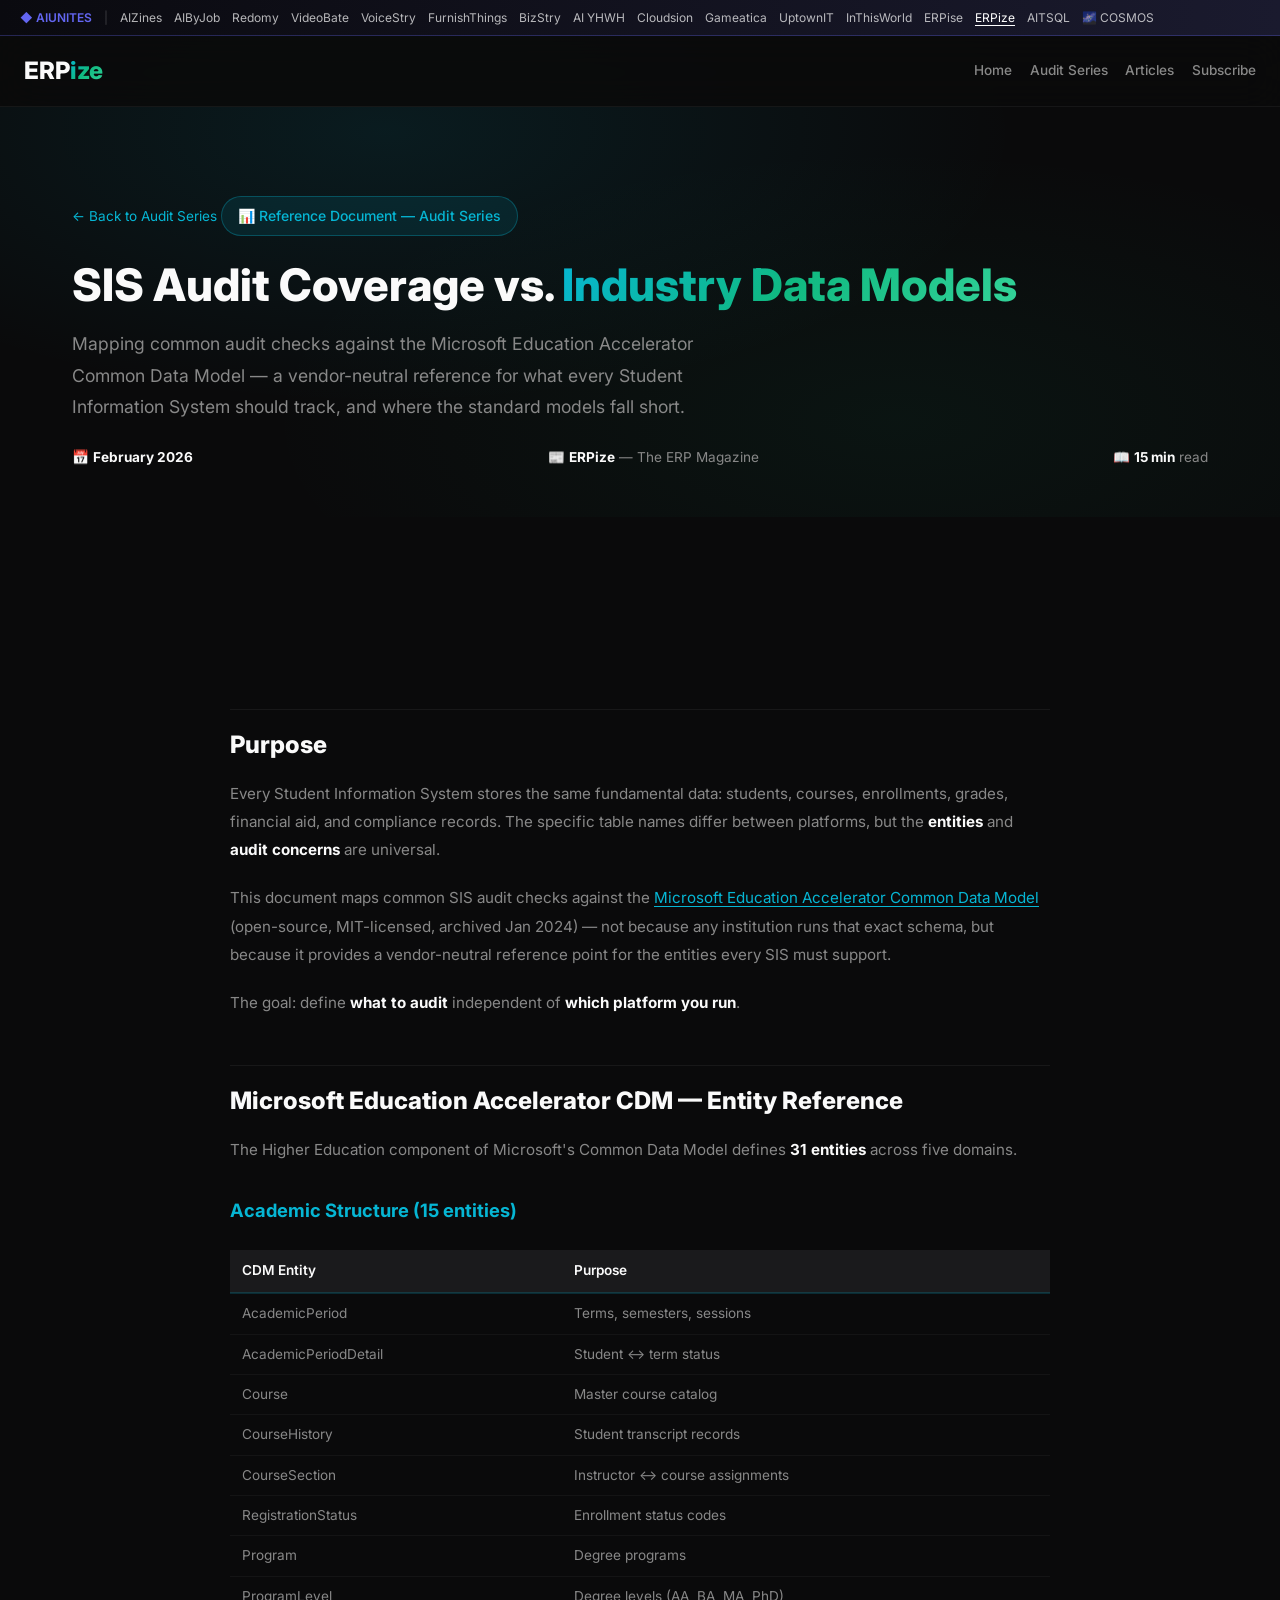
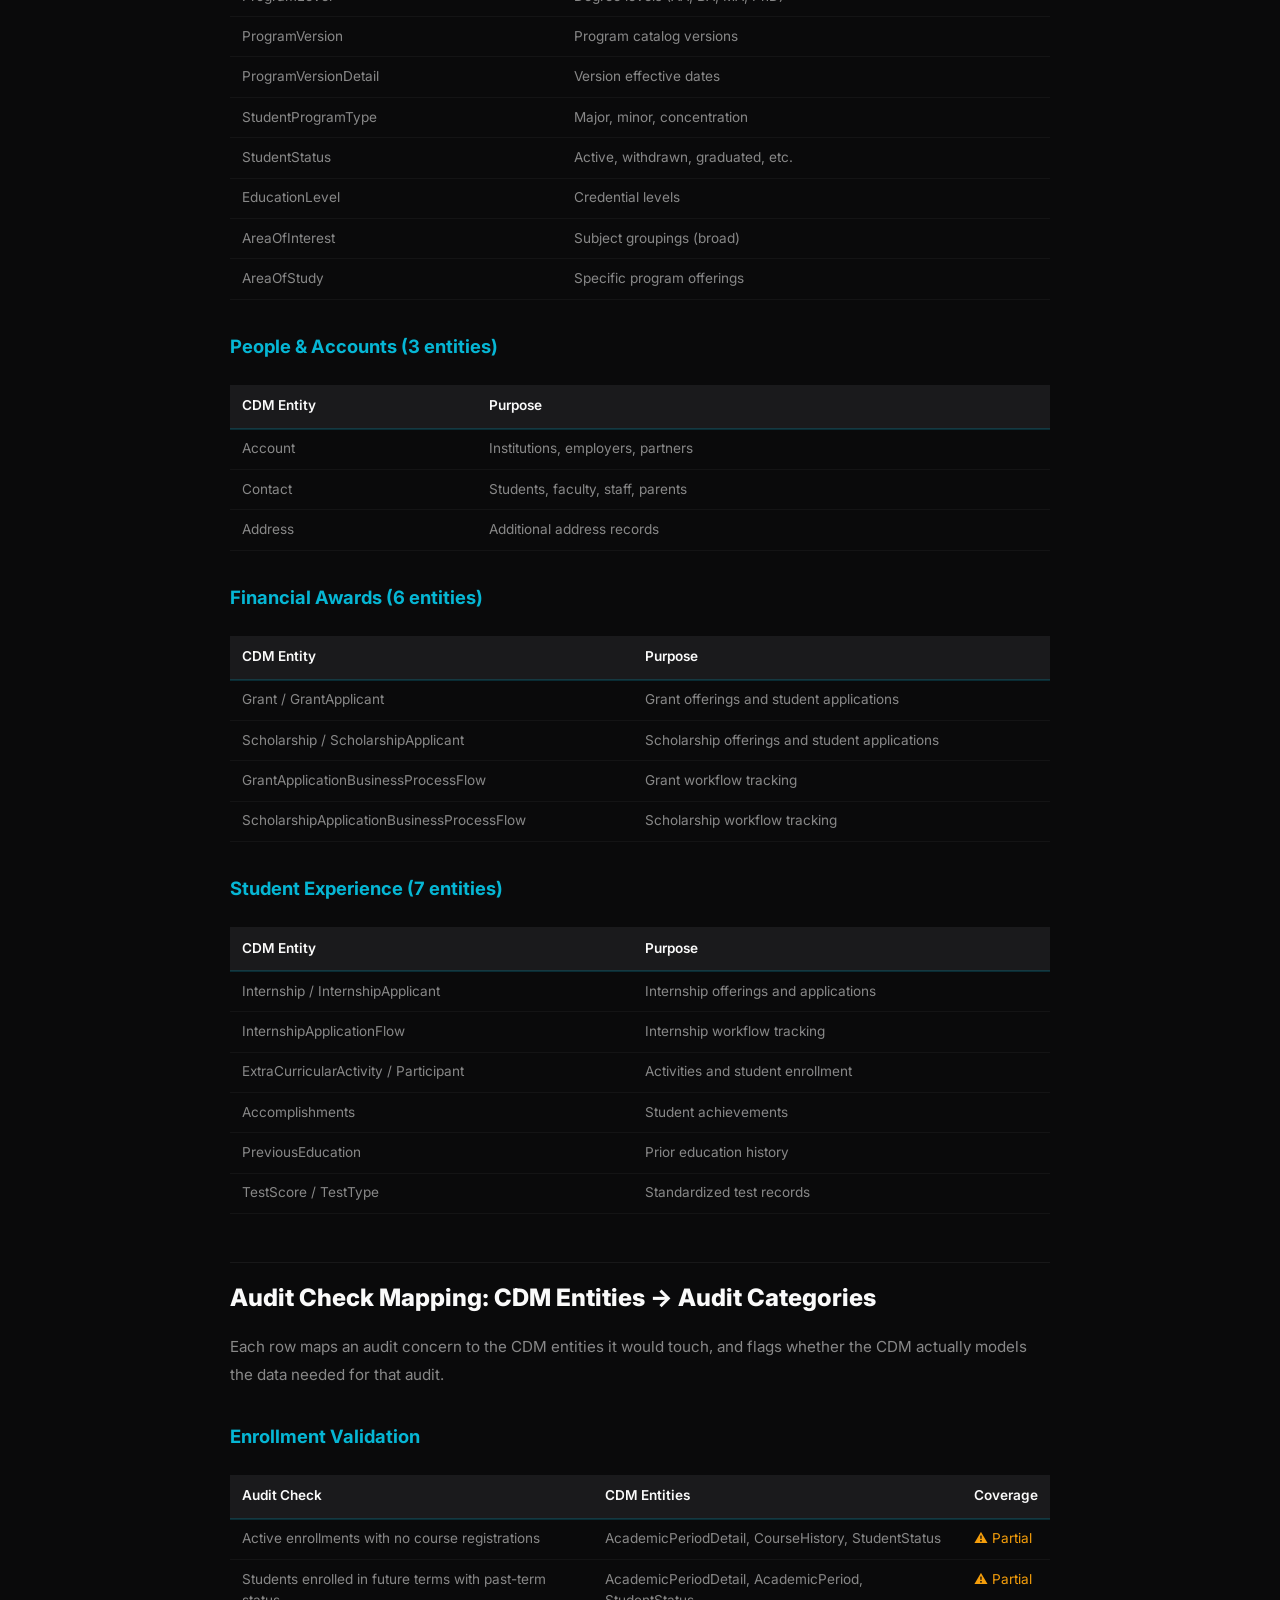
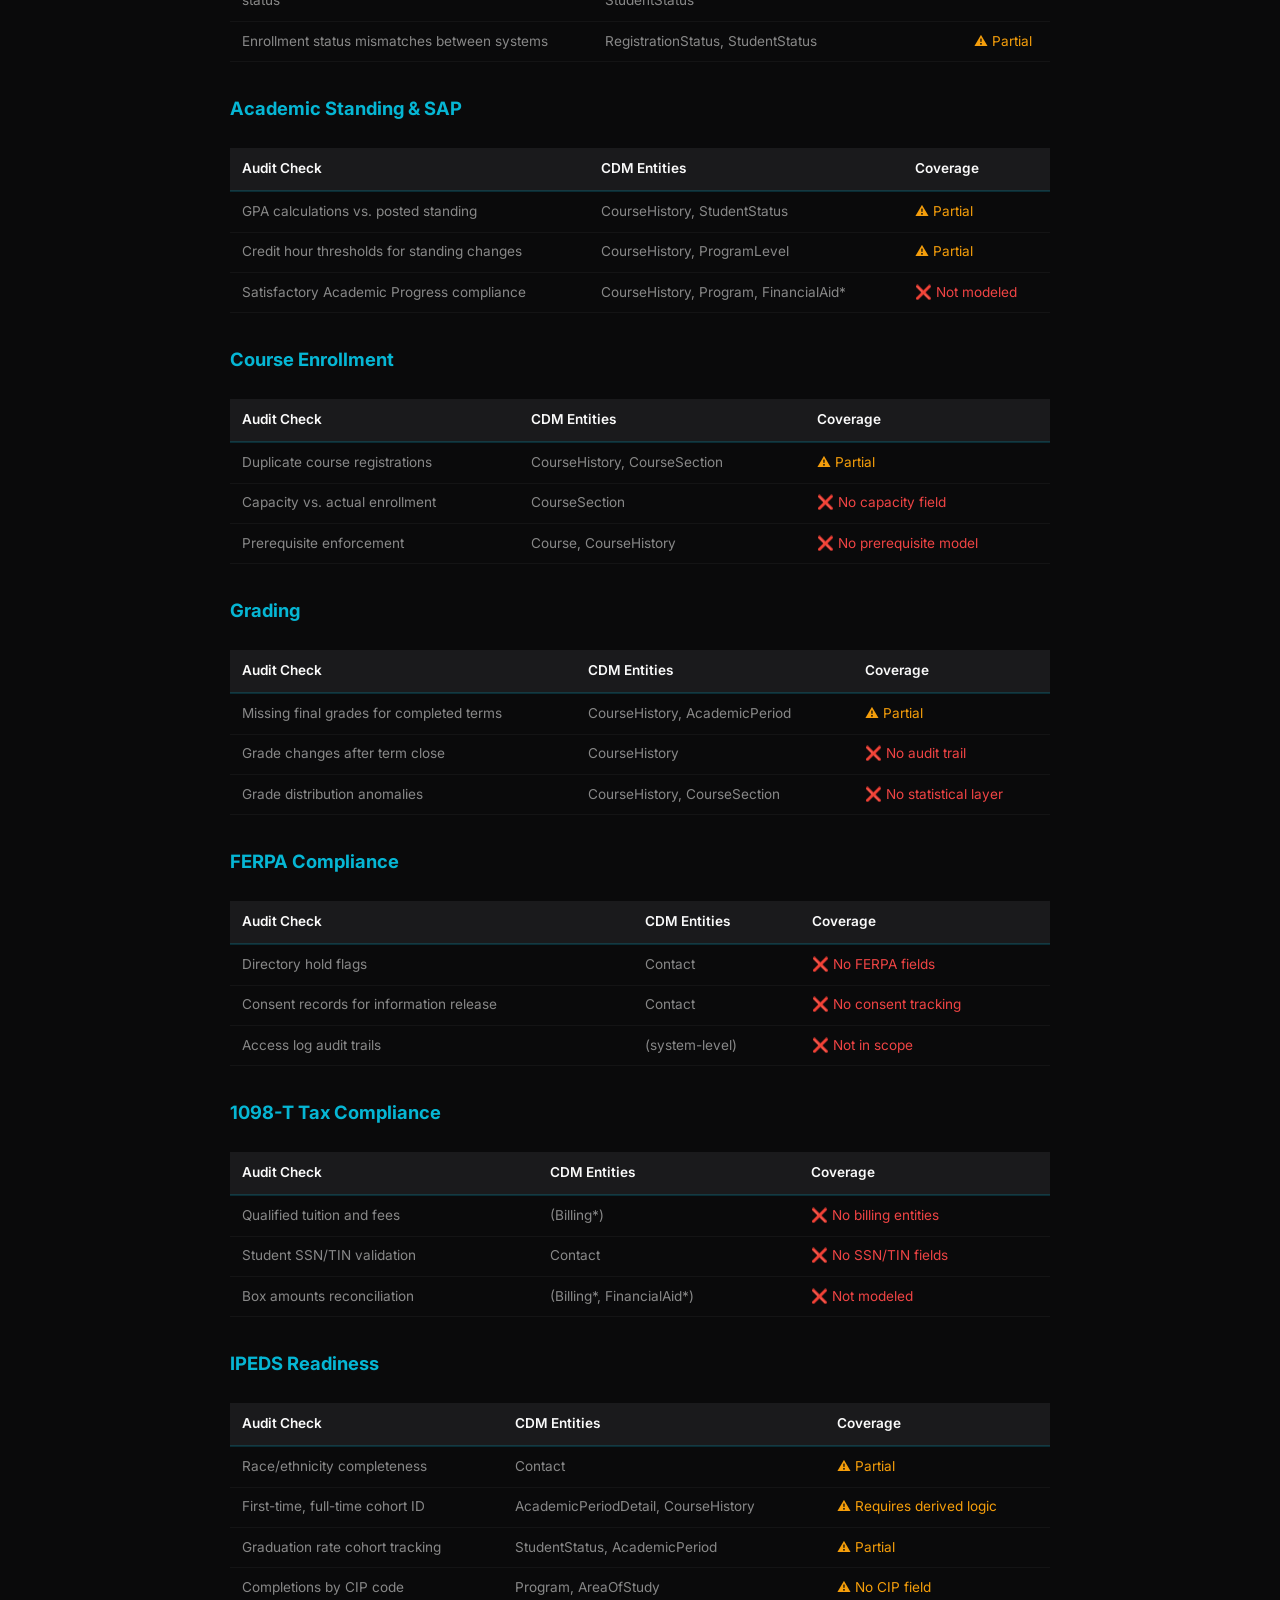
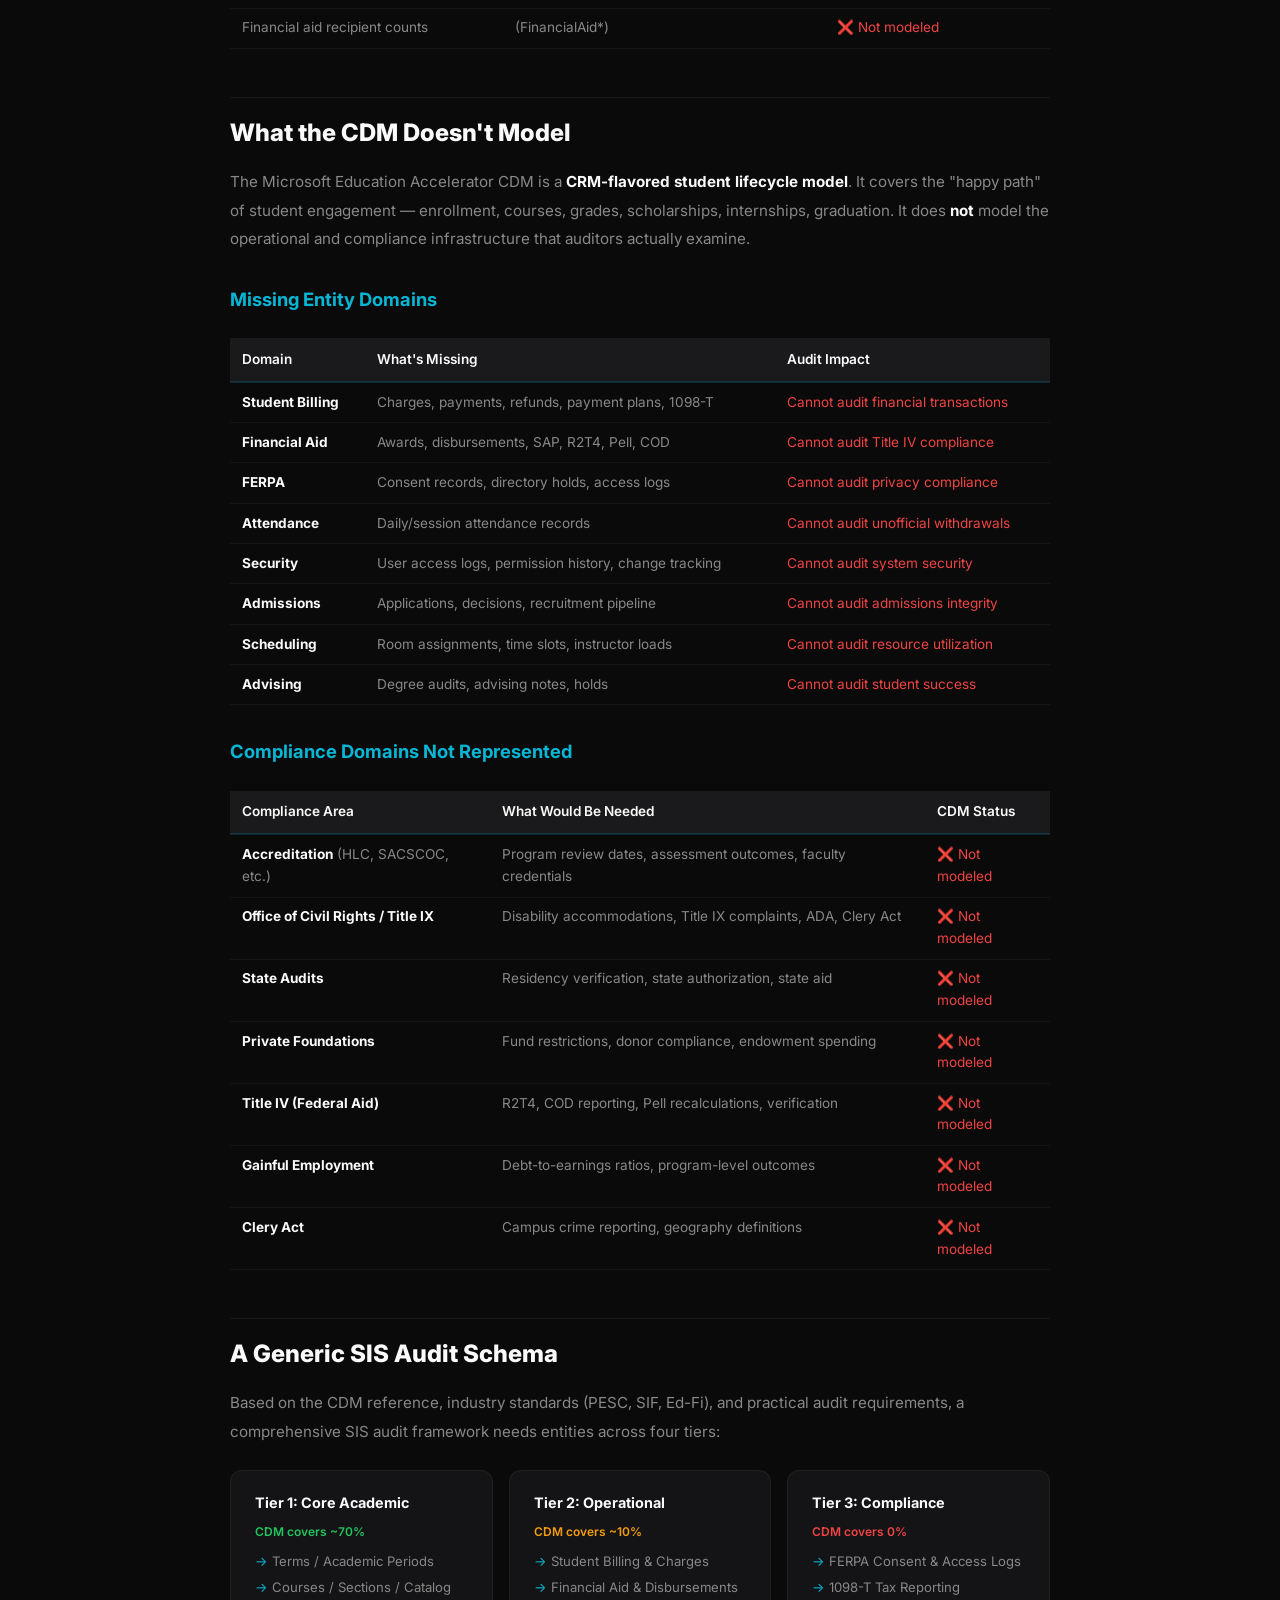
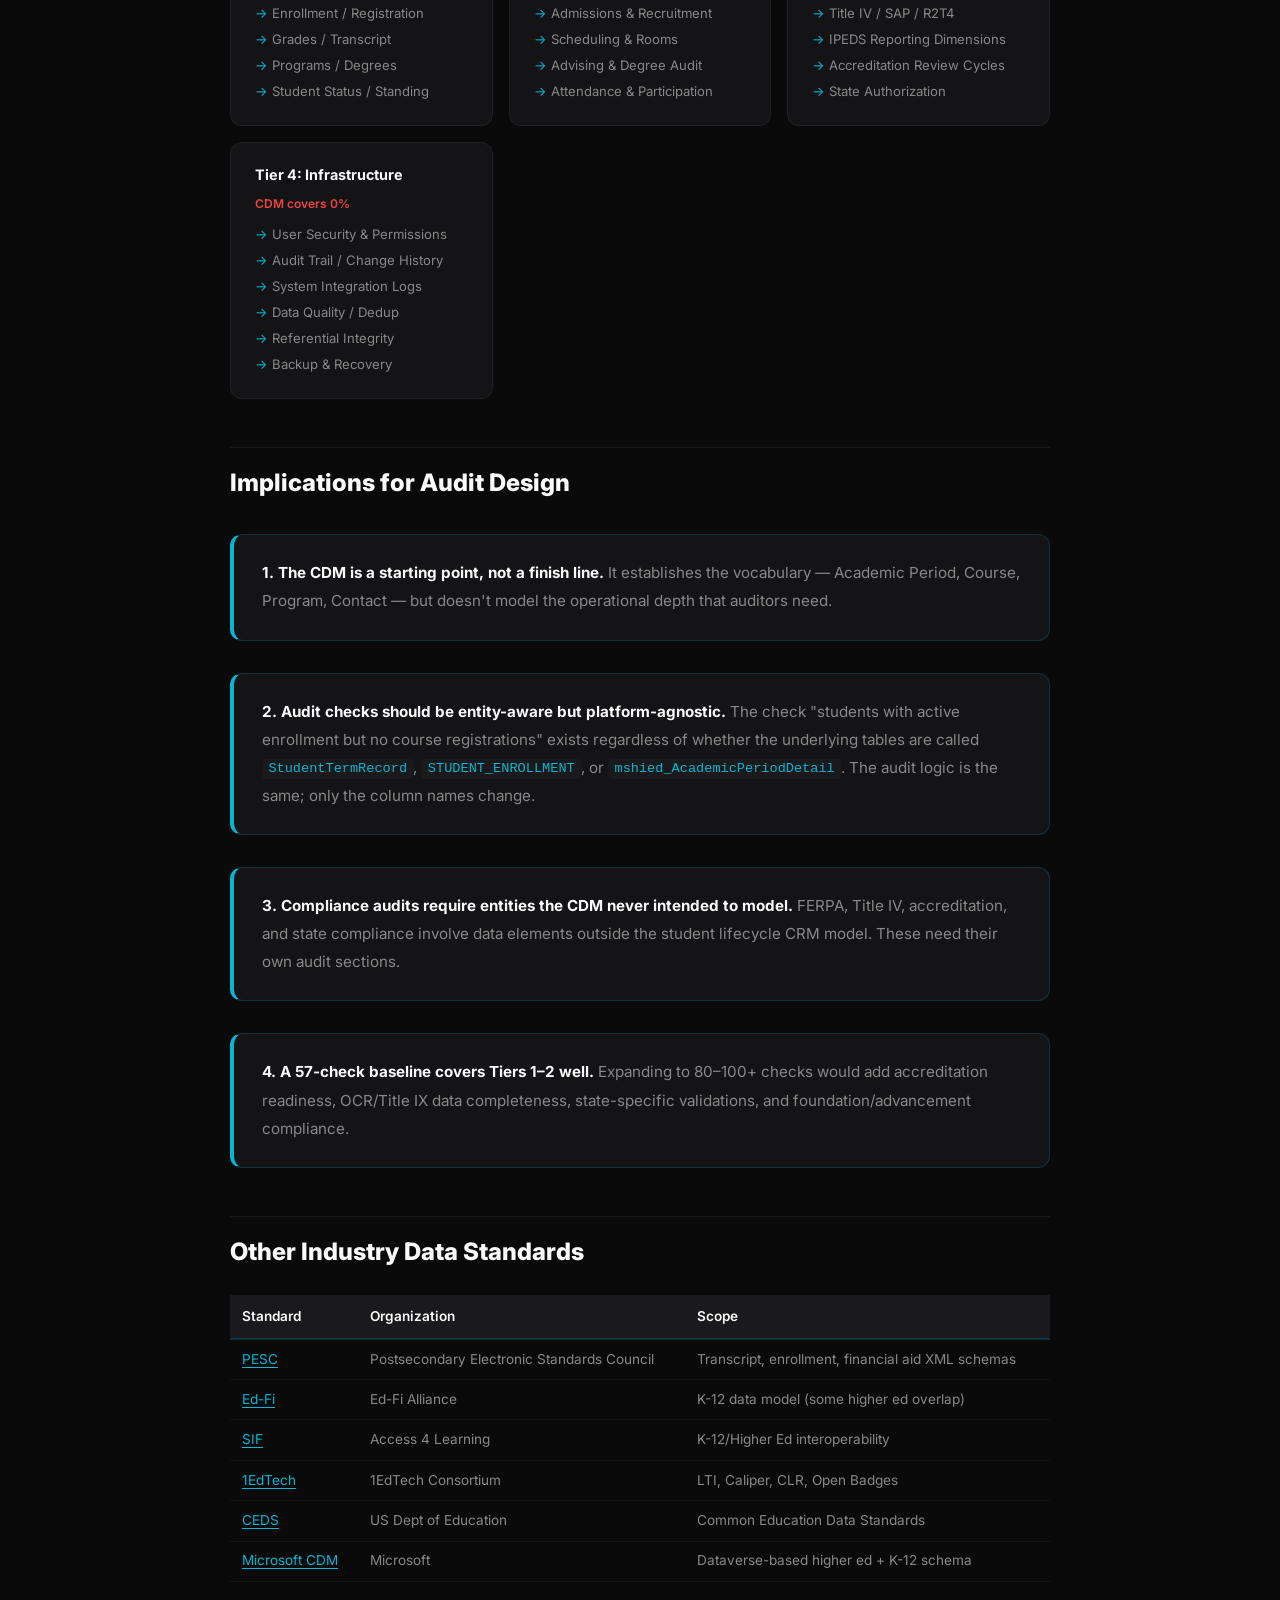
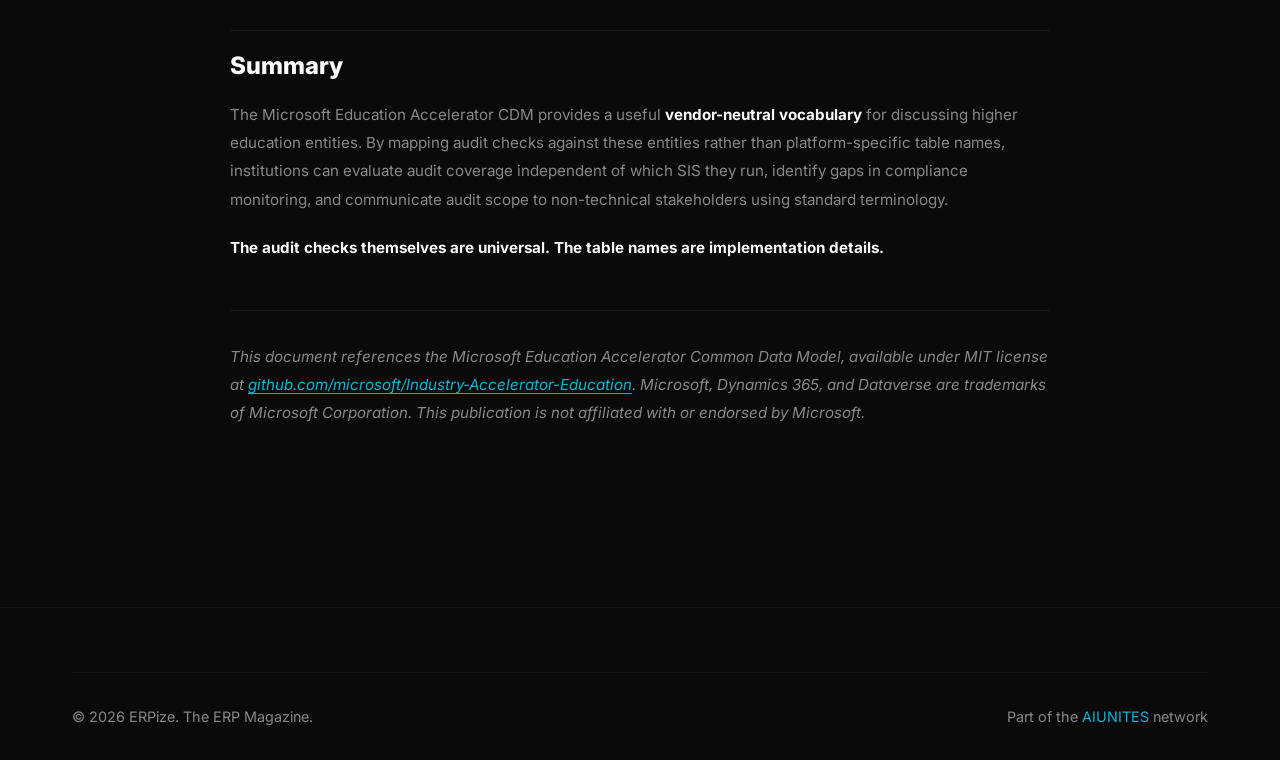
==== commit 6078fbb4: "Auto-publish: 2026-04-18 19:40:02" ====
--- a/audit-entity-mapping.html
+++ b/audit-entity-mapping.html
@@ -1,4 +1,4 @@
-<!DOCTYPE html>
+﻿<!DOCTYPE html>
 <html lang="en">
 <head>
   <meta charset="UTF-8">
@@ -89,7 +89,7 @@
       .entity-table th,.entity-table td{padding:.45rem .5rem}
     }
   </style>
-</head>
+<script async src="https://www.googletagmanager.com/gtag/js?id=G-VP15KRLV6P"></script><script>window.dataLayer=window.dataLayer||[];function gtag(){dataLayer.push(arguments);}gtag('js',new Date());gtag('config','G-VP15KRLV6P');</script><meta property="og:image" content="https://erpize.com/images/og-image.png"><meta property="og:image:width" content="1200"><meta property="og:image:height" content="630"></head>
 <body>
   <!-- AIUNITES Webring -->
   <style>.aiunites-bar{position:fixed;top:0;left:0;right:0;z-index:10000;background:linear-gradient(90deg,#0a0a0f,#1a1a2e);border-bottom:1px solid rgba(99,102,241,.3);padding:8px 0;font-size:12px}.aiunites-bar-content{max-width:1400px;margin:0 auto;padding:0 20px;display:flex;align-items:center;gap:12px;overflow-x:auto;scrollbar-width:none}.aiunites-bar-content::-webkit-scrollbar{display:none}.aiunites-bar a{color:rgba(255,255,255,.7);text-decoration:none;white-space:nowrap;transition:color .2s}.aiunites-bar a:hover{color:#fff}.aiunites-bar-brand{color:#6366f1!important;font-weight:600}.aiunites-bar-brand:hover{color:#818cf8!important}.aiunites-bar-divider{color:rgba(255,255,255,.2)}body{padding-top:36px!important}.nav{top:36px!important}</style>
--- a/css/style.css
+++ b/css/style.css
@@ -38,7 +38,7 @@
   display: flex;
   justify-content: space-between;
   align-items: center;
-  padding: 1.5rem 3rem;
+  padding: 1rem 1.5rem;
   position: fixed;
   top: 0;
   left: 0;
@@ -64,18 +64,32 @@
 .nav-links {
   display: flex;
   align-items: center;
-  gap: 2rem;
+  gap: 1.1rem;
+  flex-wrap: nowrap;
 }
 
 .nav-links a {
-  font-size: 0.95rem;
+  font-size: 0.85rem;
   font-weight: 500;
   color: var(--gray);
   transition: color 0.2s;
+  white-space: nowrap;
 }
 
 .nav-links a:hover {
   color: var(--white);
+}
+
+/* Hamburger menu */
+.nav-hamburger{display:none;flex-direction:column;justify-content:center;gap:5px;background:none;border:none;cursor:pointer;padding:6px;color:#fff;z-index:200;flex-shrink:0;margin-left:auto}
+.nav-hamburger span{display:block;width:22px;height:2px;background:currentColor;border-radius:2px;transition:all .25s}
+.nav-hamburger.open span:nth-child(1){transform:translateY(7px) rotate(45deg)}
+.nav-hamburger.open span:nth-child(2){opacity:0}
+.nav-hamburger.open span:nth-child(3){transform:translateY(-7px) rotate(-45deg)}
+@media(max-width:768px){
+.nav-hamburger{display:flex}
+.nav-links{visibility:hidden;max-height:0;overflow:hidden;position:absolute;top:100%;left:0;right:0;background:rgba(8,12,16,0.98);backdrop-filter:blur(10px);flex-direction:column;padding:0 1.5rem;gap:0;border-bottom:1px solid rgba(6,182,212,0.15);z-index:10001;transition:max-height .3s ease,visibility 0s .3s,padding .3s,gap .3s}
+.nav-links.open{visibility:visible;max-height:400px;padding:1rem 1.5rem;gap:1rem;transition:max-height .3s ease,padding .3s,gap .3s}
 }
 
 /* ==================== BUTTONS ==================== */
@@ -512,16 +526,7 @@
 }
 
 @media (max-width: 768px) {
-  /* Nav - show below logo on mobile */
-  .nav { padding: 1rem 1.5rem; flex-wrap: wrap; gap: 0.75rem; }
-  .nav-links {
-    width: 100%;
-    justify-content: center;
-    gap: 1rem;
-    padding-top: 0.75rem;
-    border-top: 1px solid rgba(255,255,255,0.1);
-  }
-  .nav-links a { font-size: 0.85rem; }
+
   .hero { padding: 6rem 1.5rem 3rem; }
   .hero h1 { font-size: 2rem; }
   .categories-grid { grid-template-columns: 1fr; }
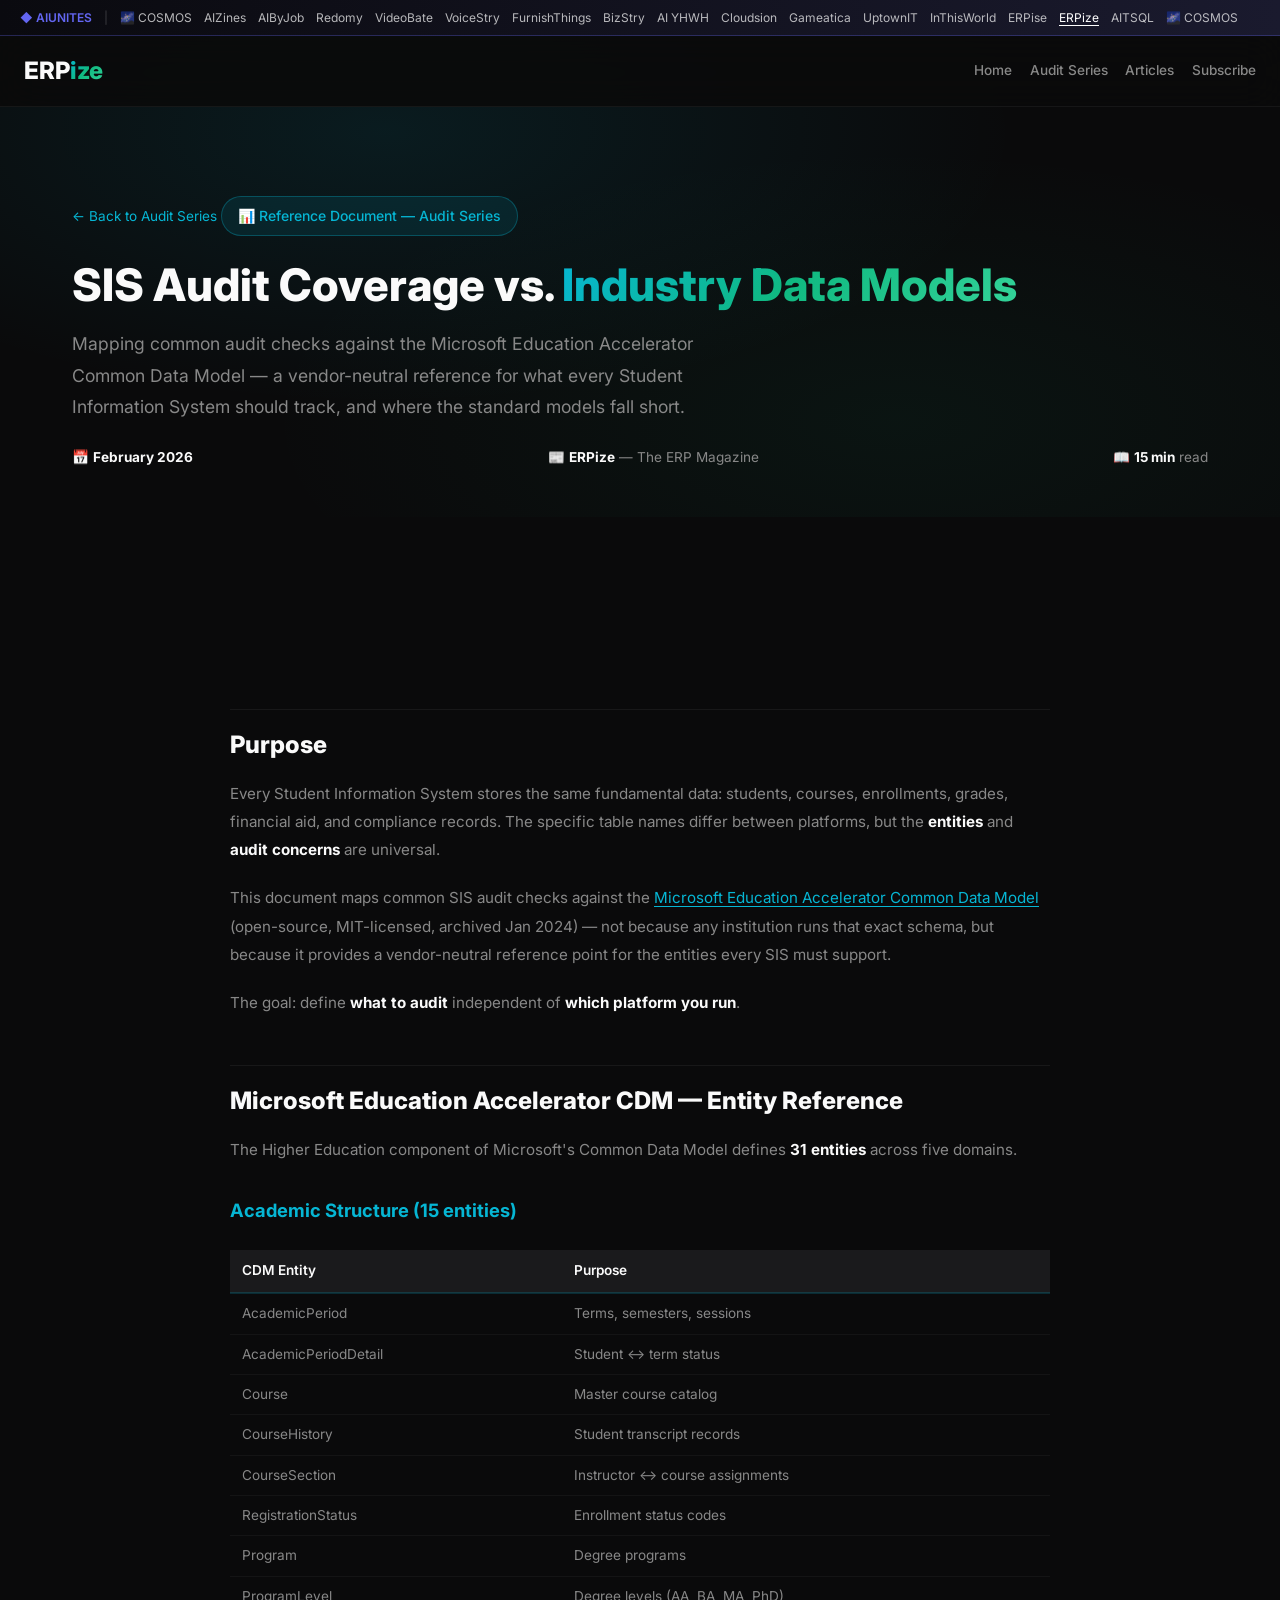
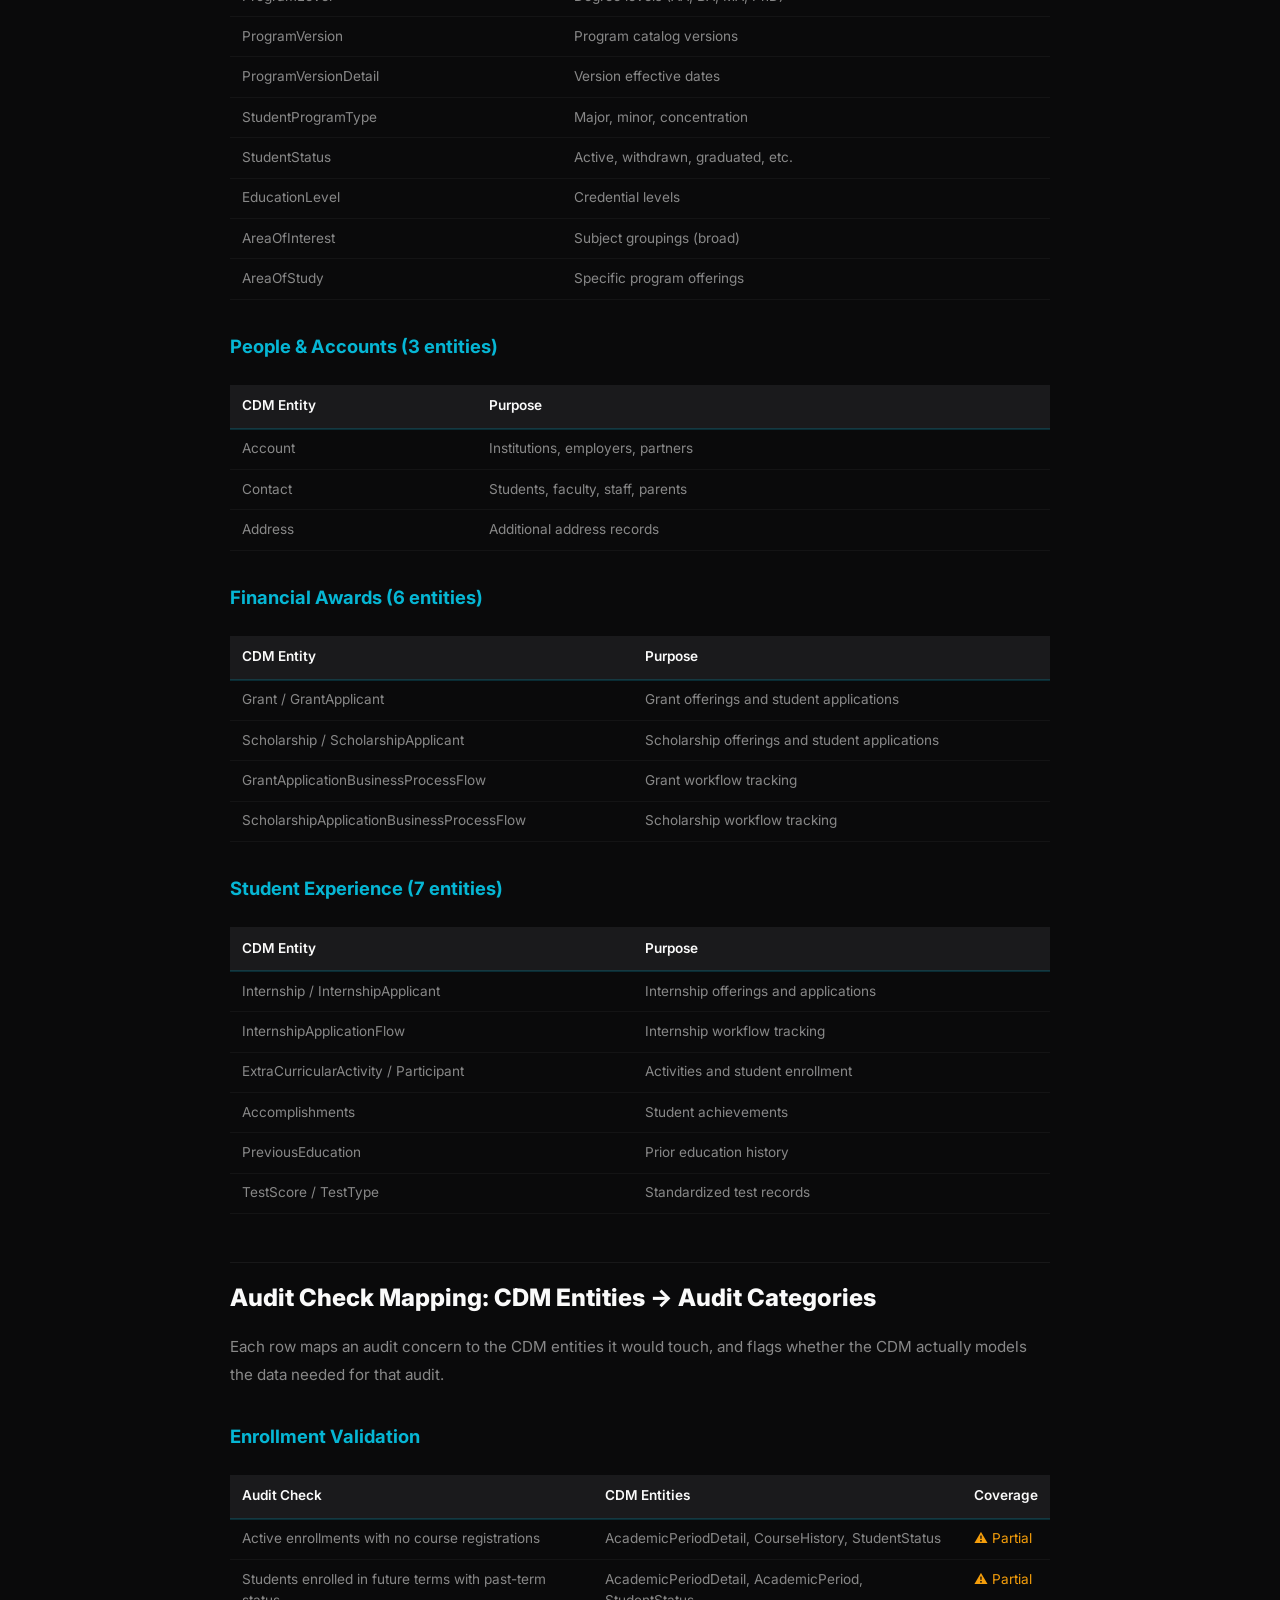
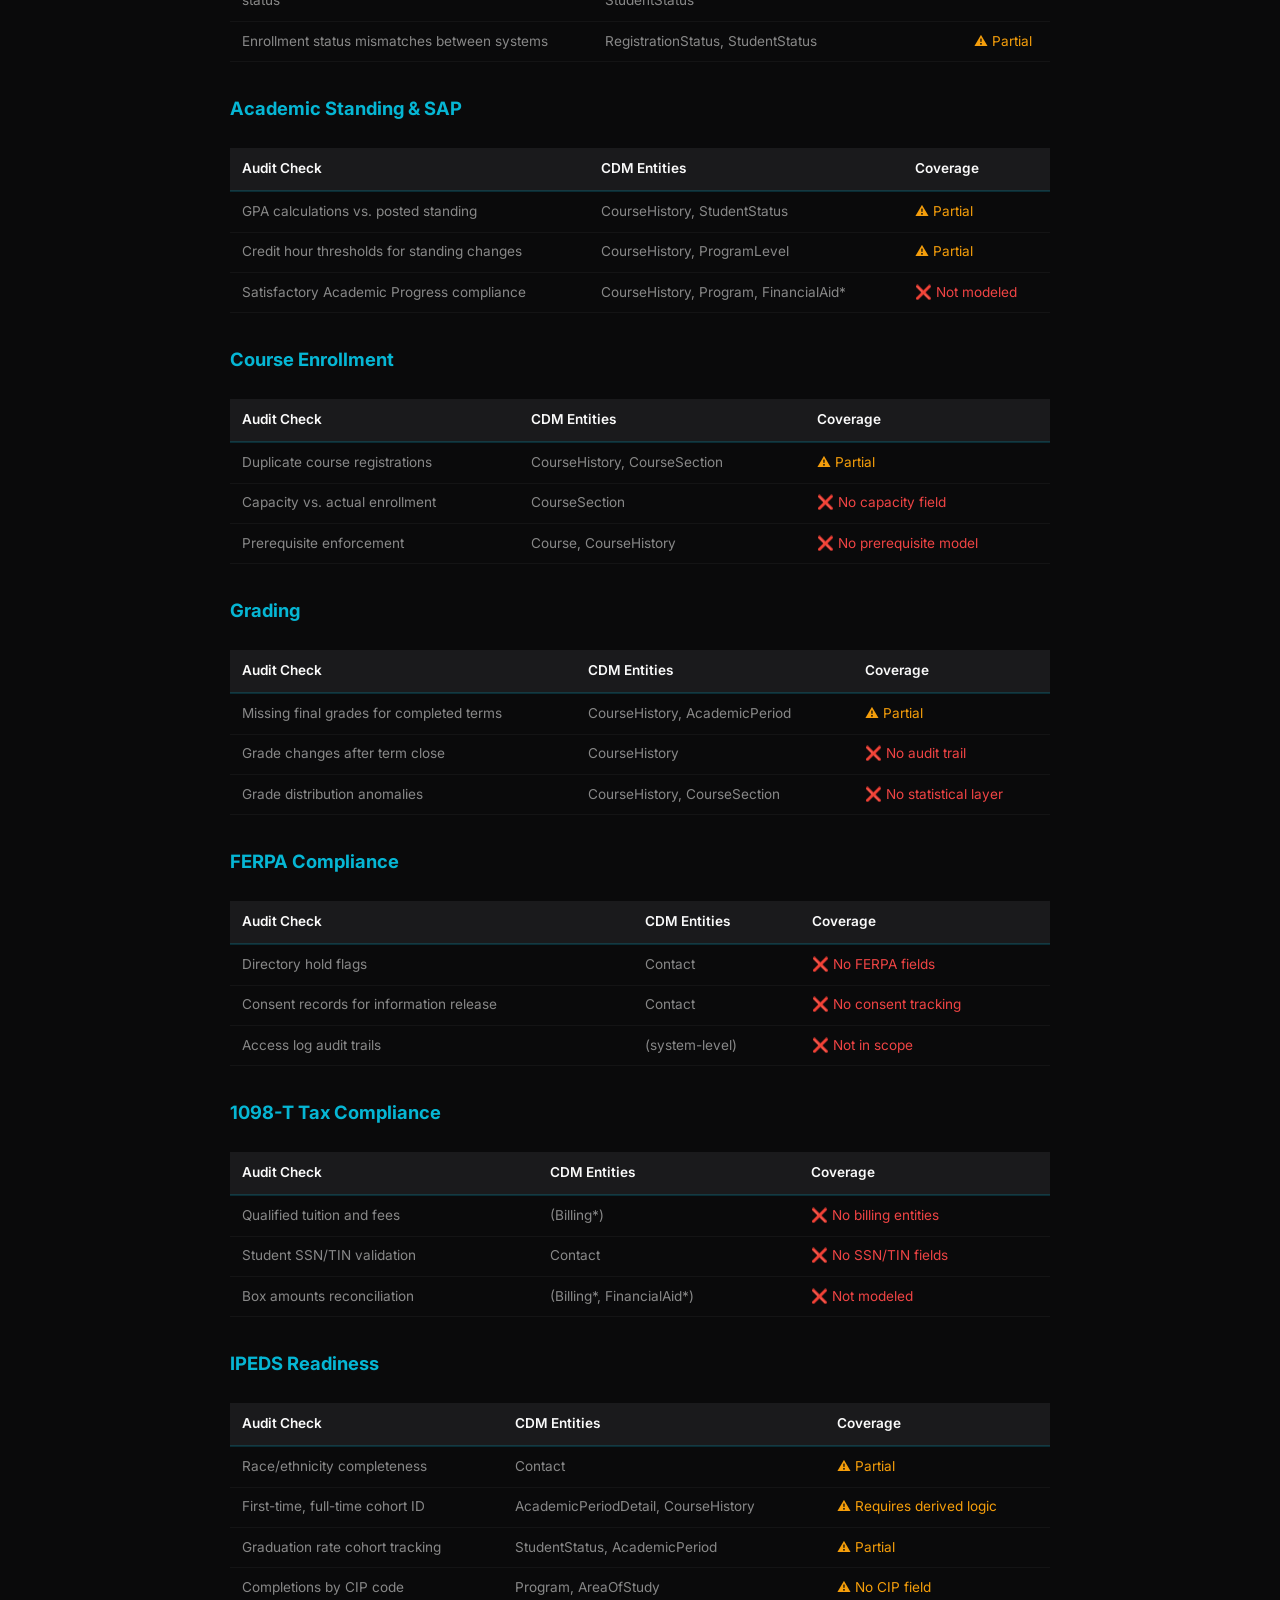
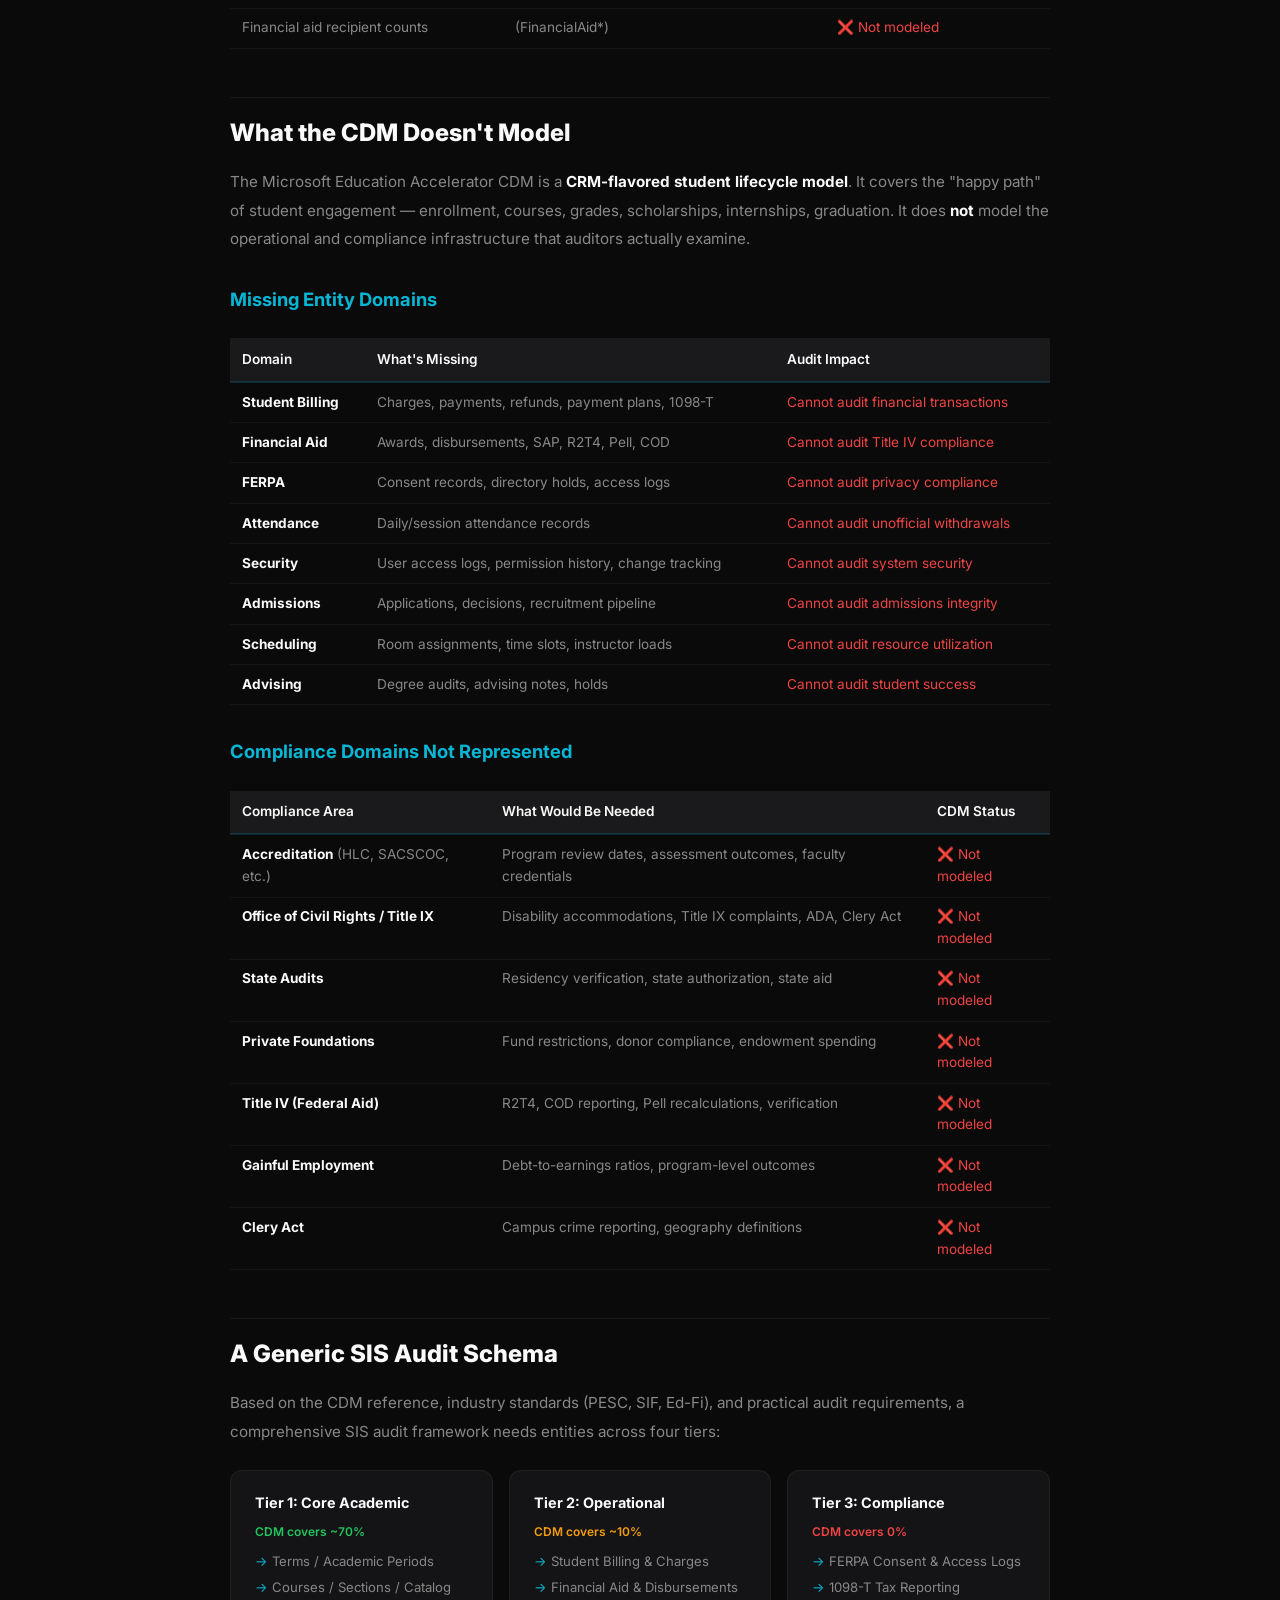
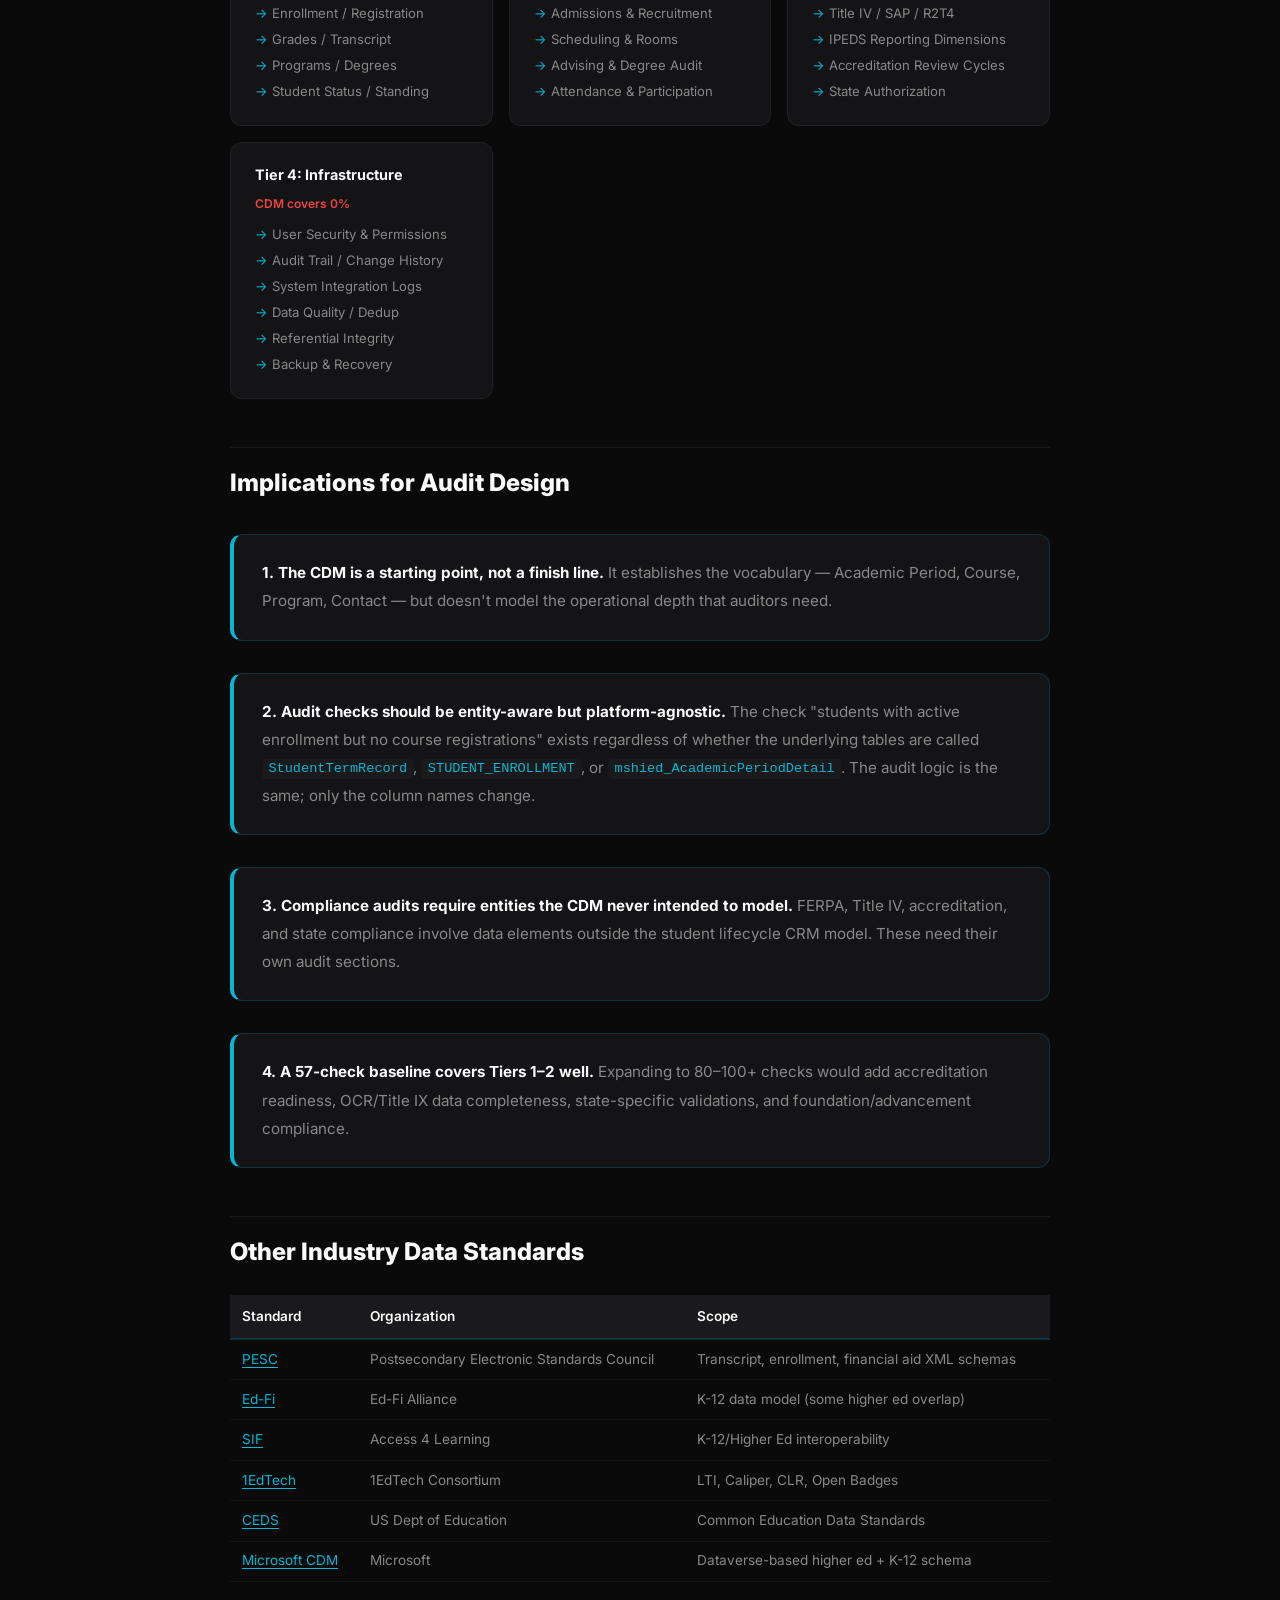
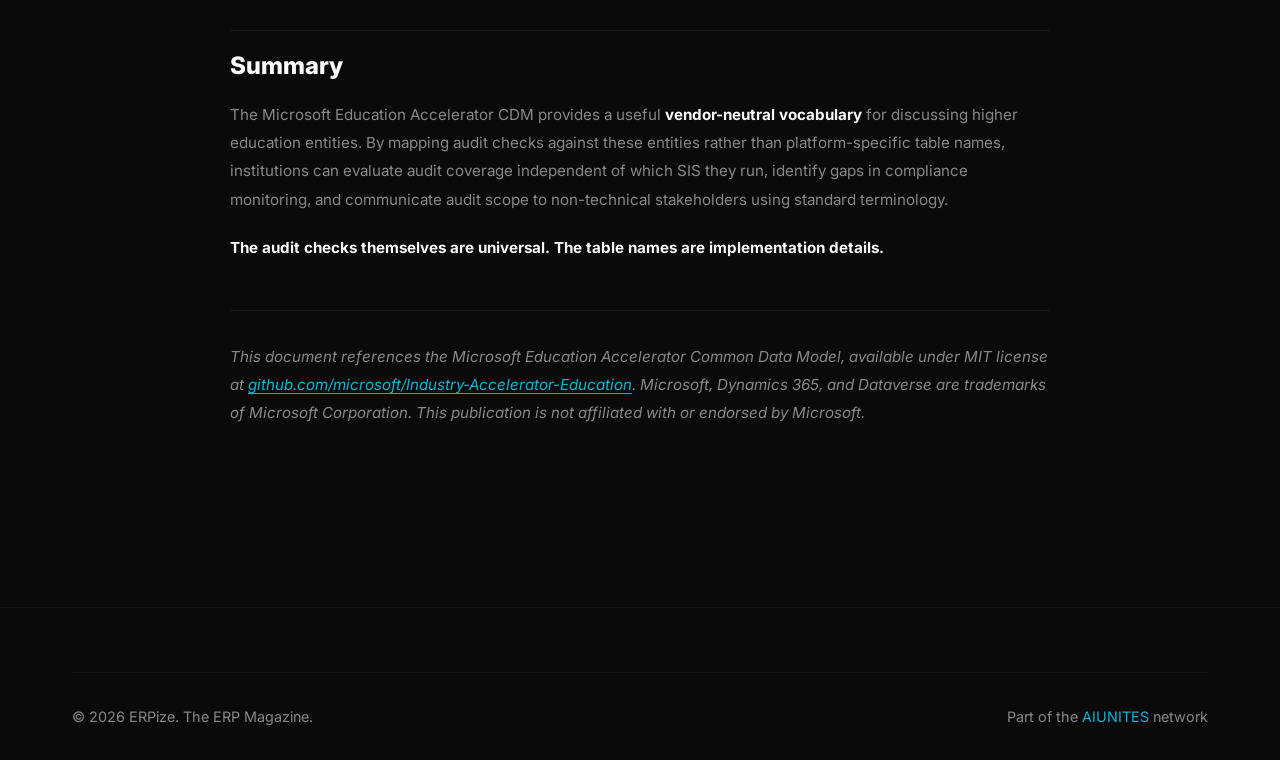
==== commit bafaa8fb: "Auto-publish: 2026-04-27 18:54:57" ====
--- a/audit-entity-mapping.html
+++ b/audit-entity-mapping.html
@@ -93,7 +93,7 @@
 <body>
   <!-- AIUNITES Webring -->
   <style>.aiunites-bar{position:fixed;top:0;left:0;right:0;z-index:10000;background:linear-gradient(90deg,#0a0a0f,#1a1a2e);border-bottom:1px solid rgba(99,102,241,.3);padding:8px 0;font-size:12px}.aiunites-bar-content{max-width:1400px;margin:0 auto;padding:0 20px;display:flex;align-items:center;gap:12px;overflow-x:auto;scrollbar-width:none}.aiunites-bar-content::-webkit-scrollbar{display:none}.aiunites-bar a{color:rgba(255,255,255,.7);text-decoration:none;white-space:nowrap;transition:color .2s}.aiunites-bar a:hover{color:#fff}.aiunites-bar-brand{color:#6366f1!important;font-weight:600}.aiunites-bar-brand:hover{color:#818cf8!important}.aiunites-bar-divider{color:rgba(255,255,255,.2)}body{padding-top:36px!important}.nav{top:36px!important}</style>
-  <div class="aiunites-bar"><div class="aiunites-bar-content"><a href="https://aiunites.github.io/aiunites-site/" class="aiunites-bar-brand">◆ AIUNITES</a><span class="aiunites-bar-divider">|</span><a href="https://aiunites.github.io/aizines-app/">AIZines</a><a href="https://aiunites.github.io/aibyjob-demo/">AIByJob</a><a href="https://aiunites.github.io/redomy-demo/">Redomy</a><a href="https://aiunites.github.io/videobate-site/">VideoBate</a><a href="https://aiunites.github.io/voicestry-site/">VoiceStry</a><a href="https://aiunites.github.io/furnishthings-site/">FurnishThings</a><a href="https://aiunites.github.io/bizstry-site/">BizStry</a><a href="https://aiunites.github.io/aiyhwh-site/">AI YHWH</a><a href="https://aiunites.github.io/cloudsion-site/">Cloudsion</a><a href="https://aiunites.github.io/gameatica-site/">Gameatica</a><a href="https://aiunites.github.io/uptownit-site/">UptownIT</a><a href="https://aiunites.github.io/inthisworld-site/">InThisWorld</a><a href="https://aiunites.github.io/erpise-site/">ERPise</a><a href="https://aiunites.github.io/erpize-site/" style="color:#fff!important;text-decoration:underline;text-underline-offset:3px;">ERPize</a><a href="https://aiunites.github.io/aitsql-site/">AITSQL</a><a href="https://aiunites.github.io/cosmostheopera-site/">🌌 COSMOS</a></div></div>
+  <div class="aiunites-bar"><div class="aiunites-bar-content"><a href="https://aiunites.github.io/aiunites-site/" class="aiunites-bar-brand">◆ AIUNITES</a><span class="aiunites-bar-divider">|</span><a href="https://aiunites.github.io/cosmostheopera-site/">&#127756; COSMOS</a><a href="https://aiunites.github.io/aizines-app/">AIZines</a><a href="https://aiunites.github.io/aibyjob-demo/">AIByJob</a><a href="https://aiunites.github.io/redomy-demo/">Redomy</a><a href="https://aiunites.github.io/videobate-site/">VideoBate</a><a href="https://aiunites.github.io/voicestry-site/">VoiceStry</a><a href="https://aiunites.github.io/furnishthings-site/">FurnishThings</a><a href="https://aiunites.github.io/bizstry-site/">BizStry</a><a href="https://aiunites.github.io/aiyhwh-site/">AI YHWH</a><a href="https://aiunites.github.io/cloudsion-site/">Cloudsion</a><a href="https://aiunites.github.io/gameatica-site/">Gameatica</a><a href="https://aiunites.github.io/uptownit-site/">UptownIT</a><a href="https://aiunites.github.io/inthisworld-site/">InThisWorld</a><a href="https://aiunites.github.io/erpise-site/">ERPise</a><a href="https://aiunites.github.io/erpize-site/" style="color:#fff!important;text-decoration:underline;text-underline-offset:3px;">ERPize</a><a href="https://aiunites.github.io/aitsql-site/">AITSQL</a><a href="https://aiunites.github.io/cosmostheopera-site/">🌌 COSMOS</a></div></div>
   <script>(function(){if(location.protocol==='file:'||location.hostname==='localhost'||location.hostname==='127.0.0.1'){document.querySelectorAll('.aiunites-bar a').forEach(a=>{a.href=a.href.replace('https://aiunites.github.io/','../')+'index.html';});}})()</script>
 
   <!-- Navigation -->
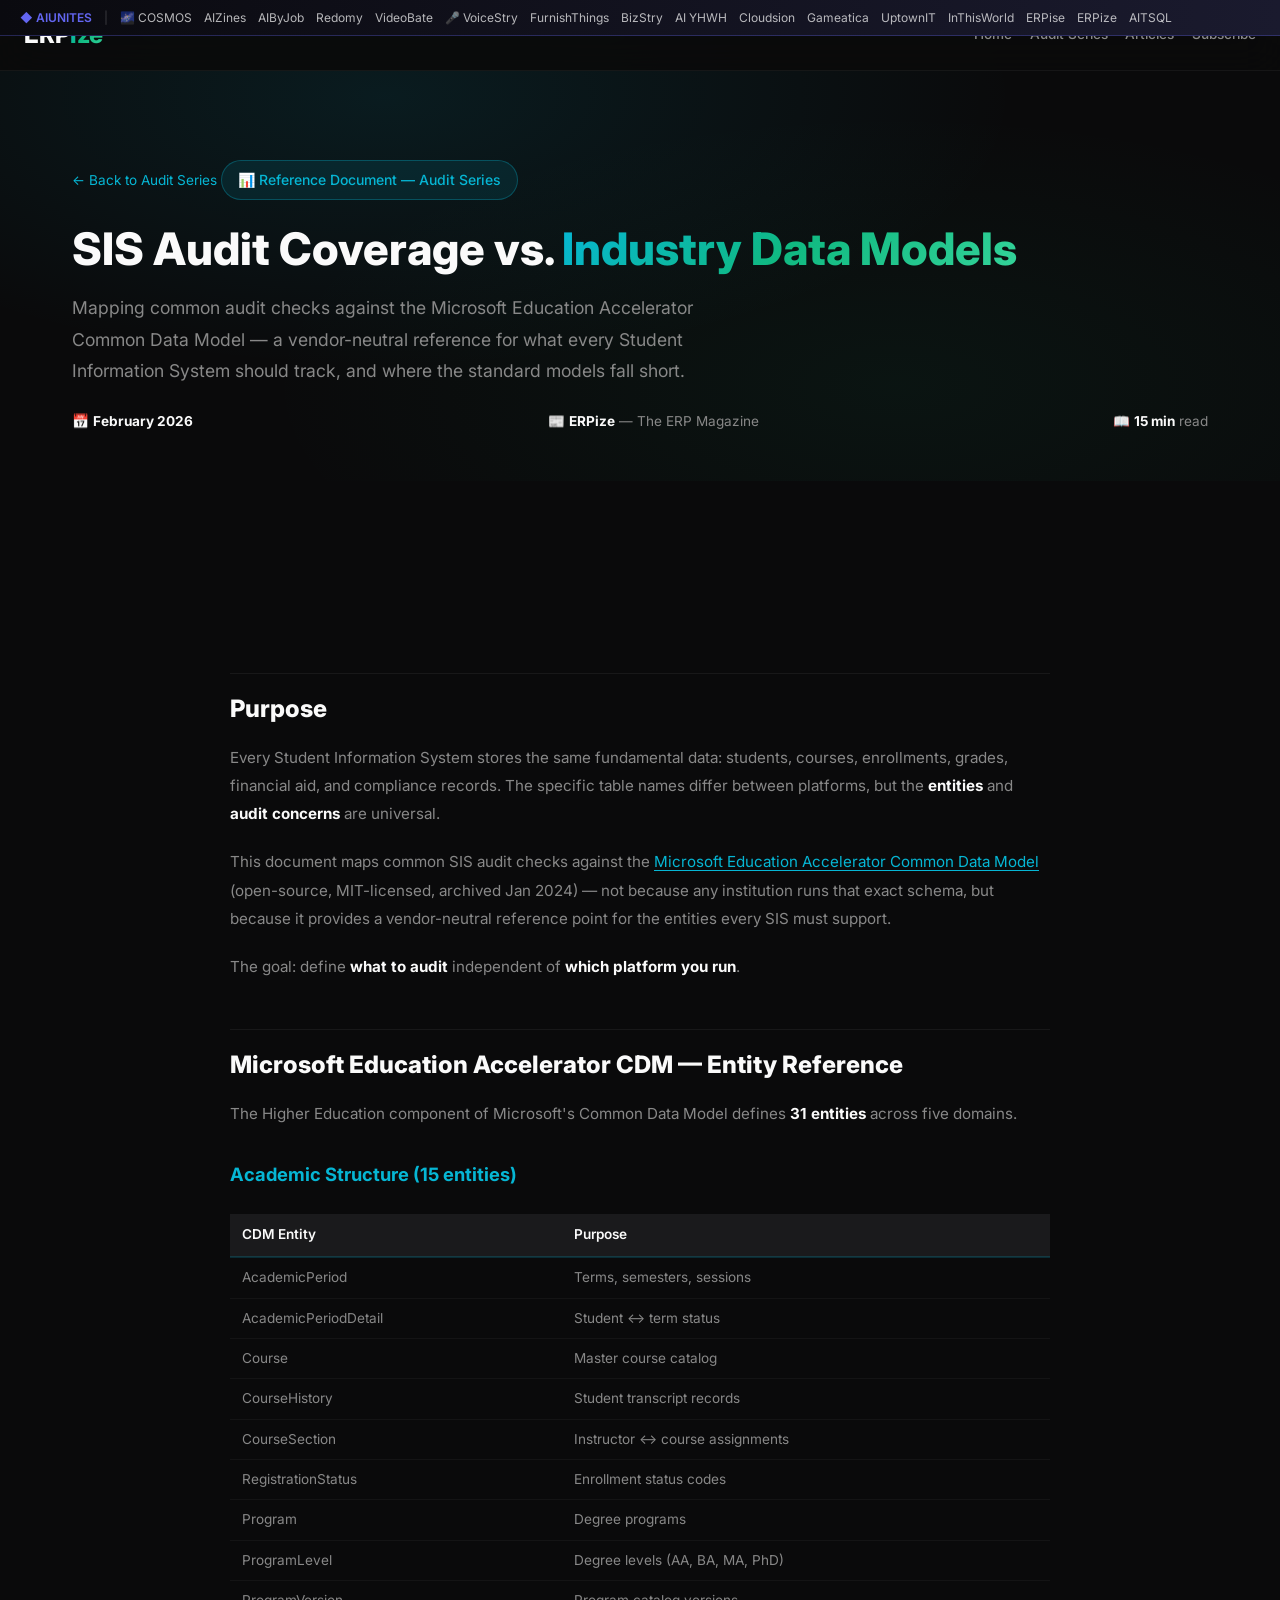
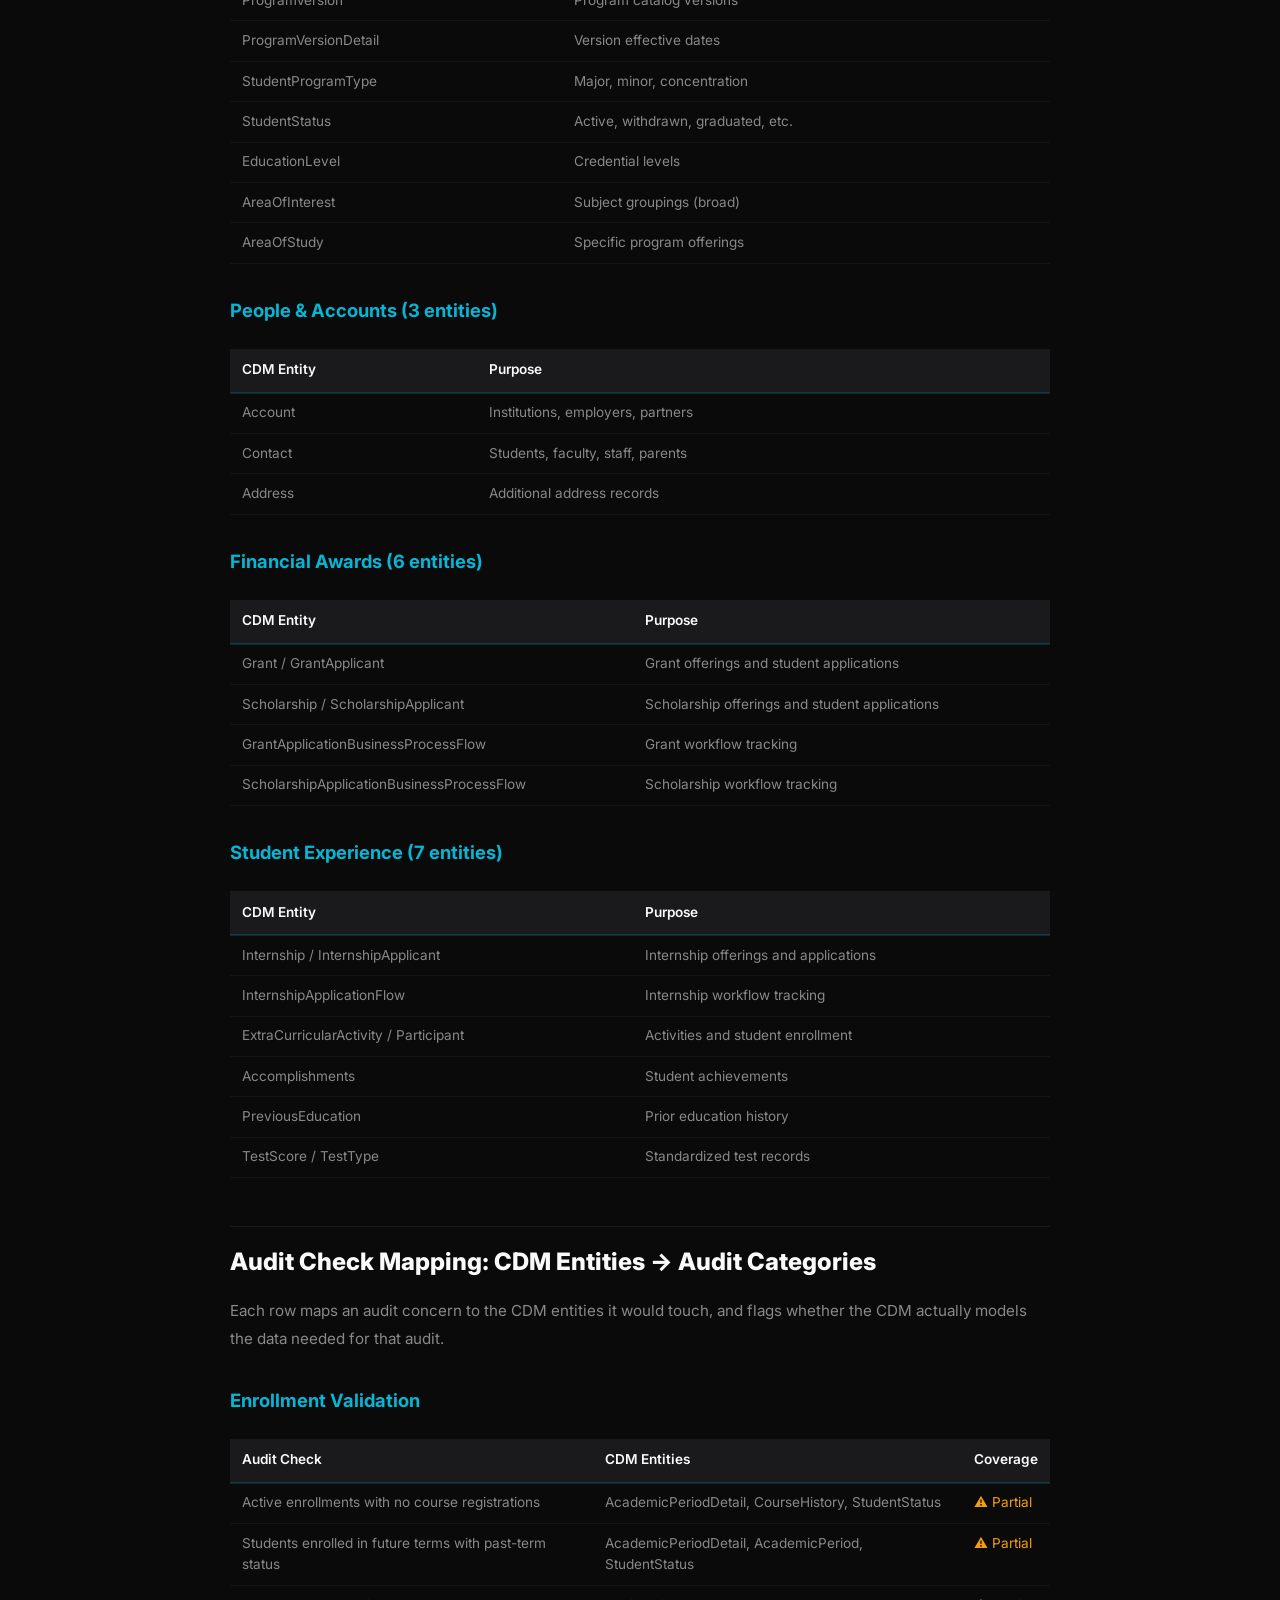
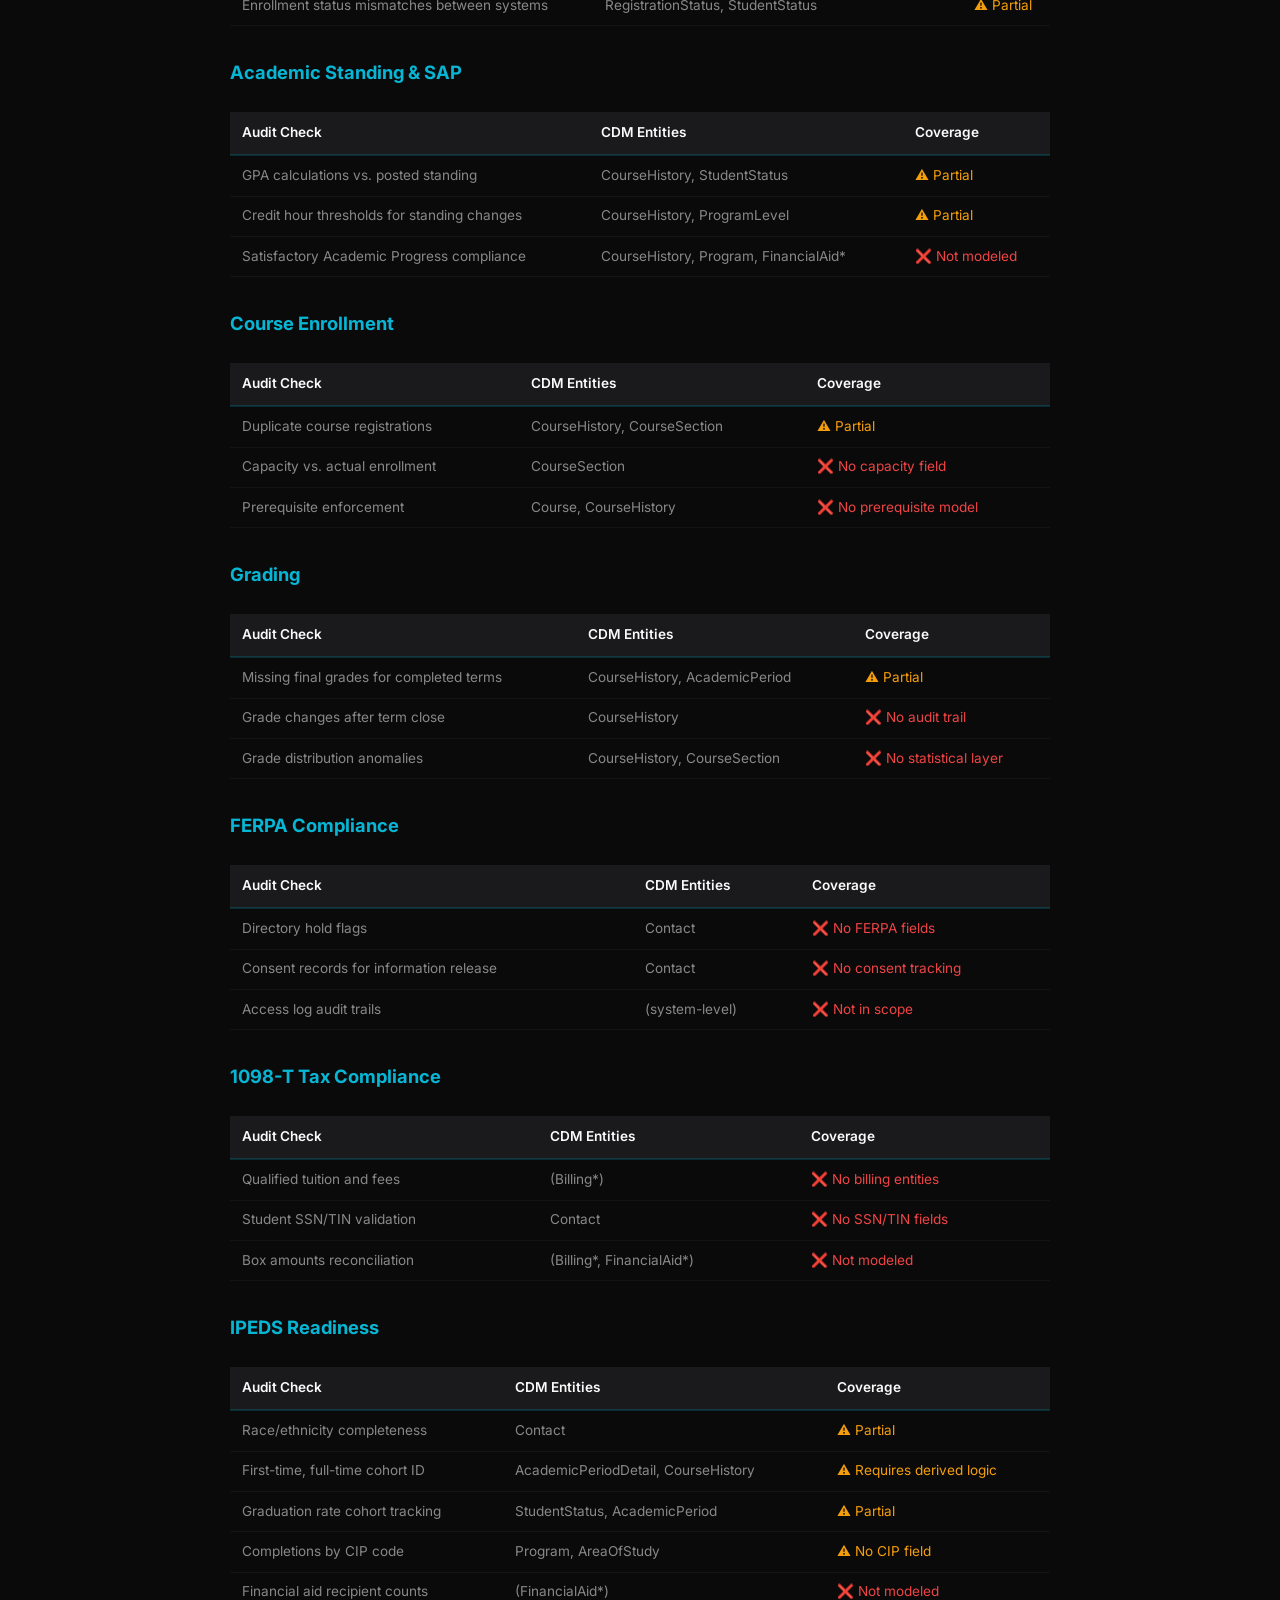
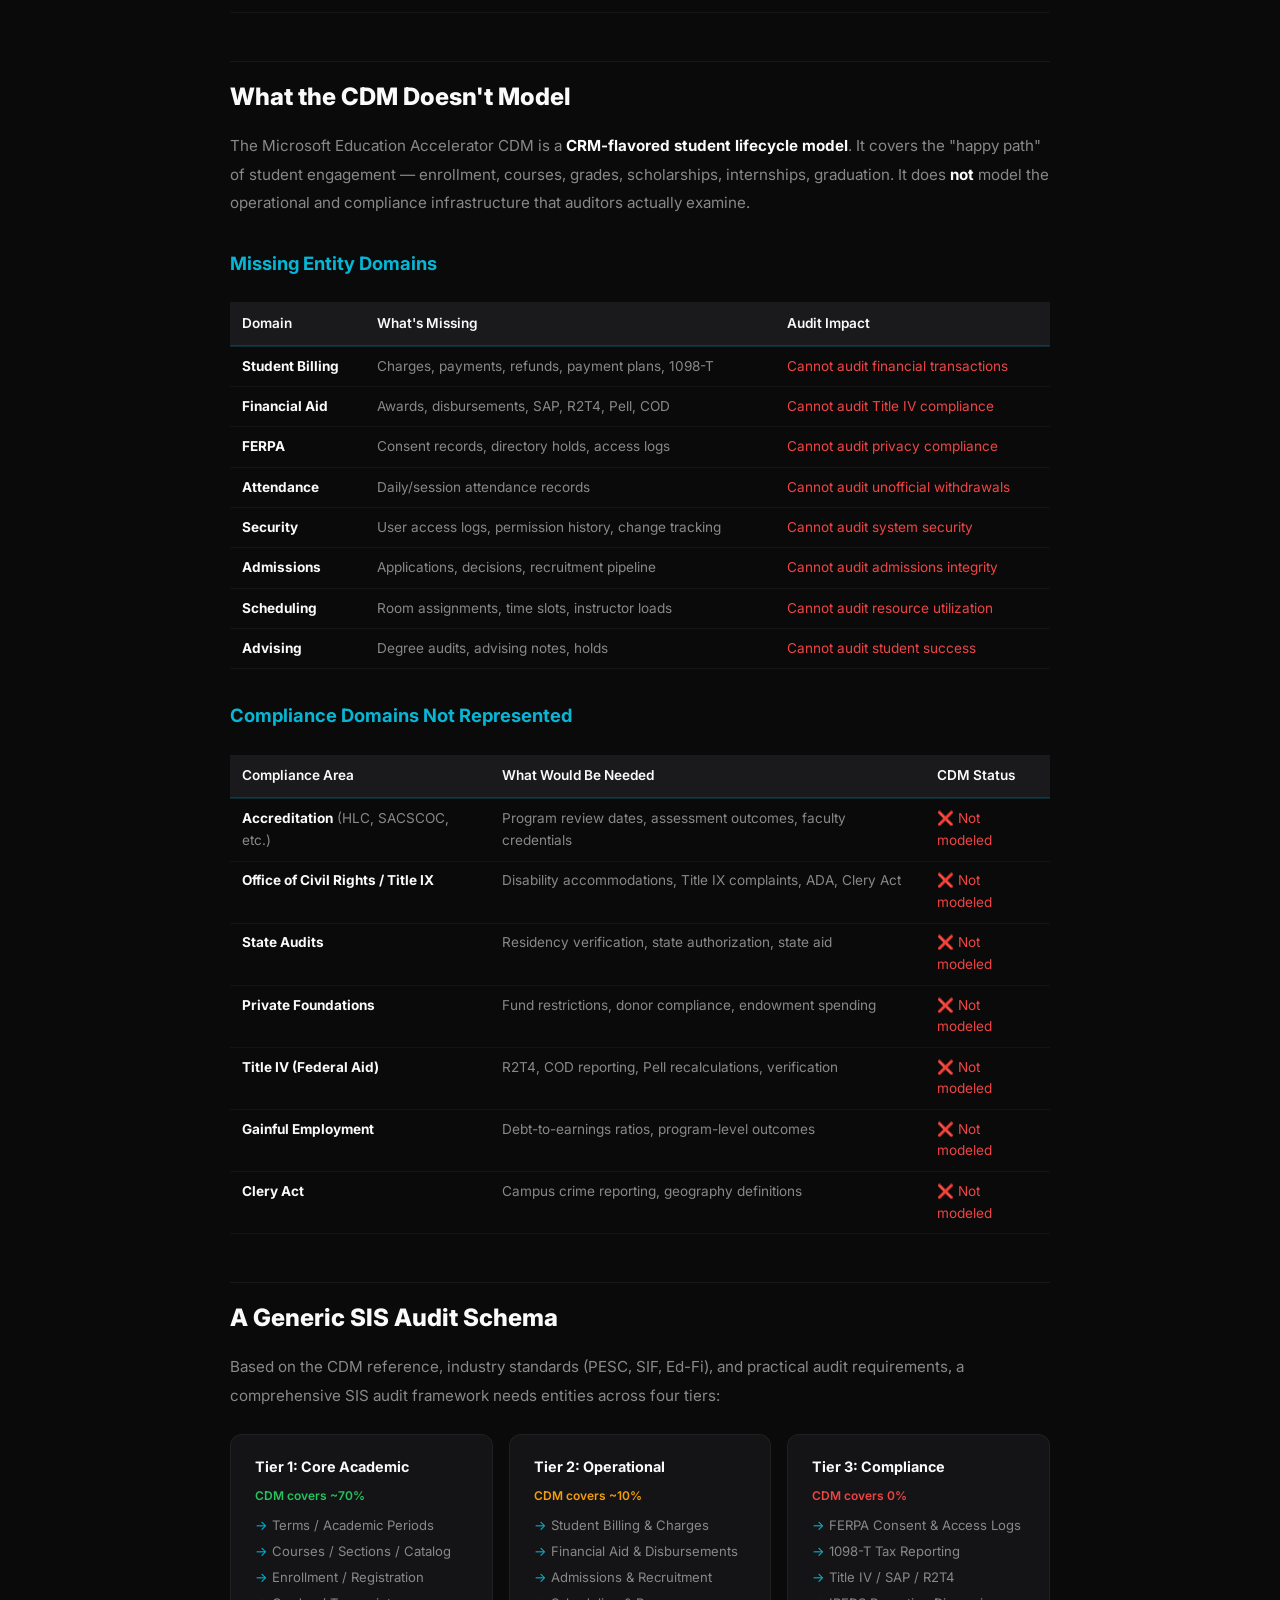
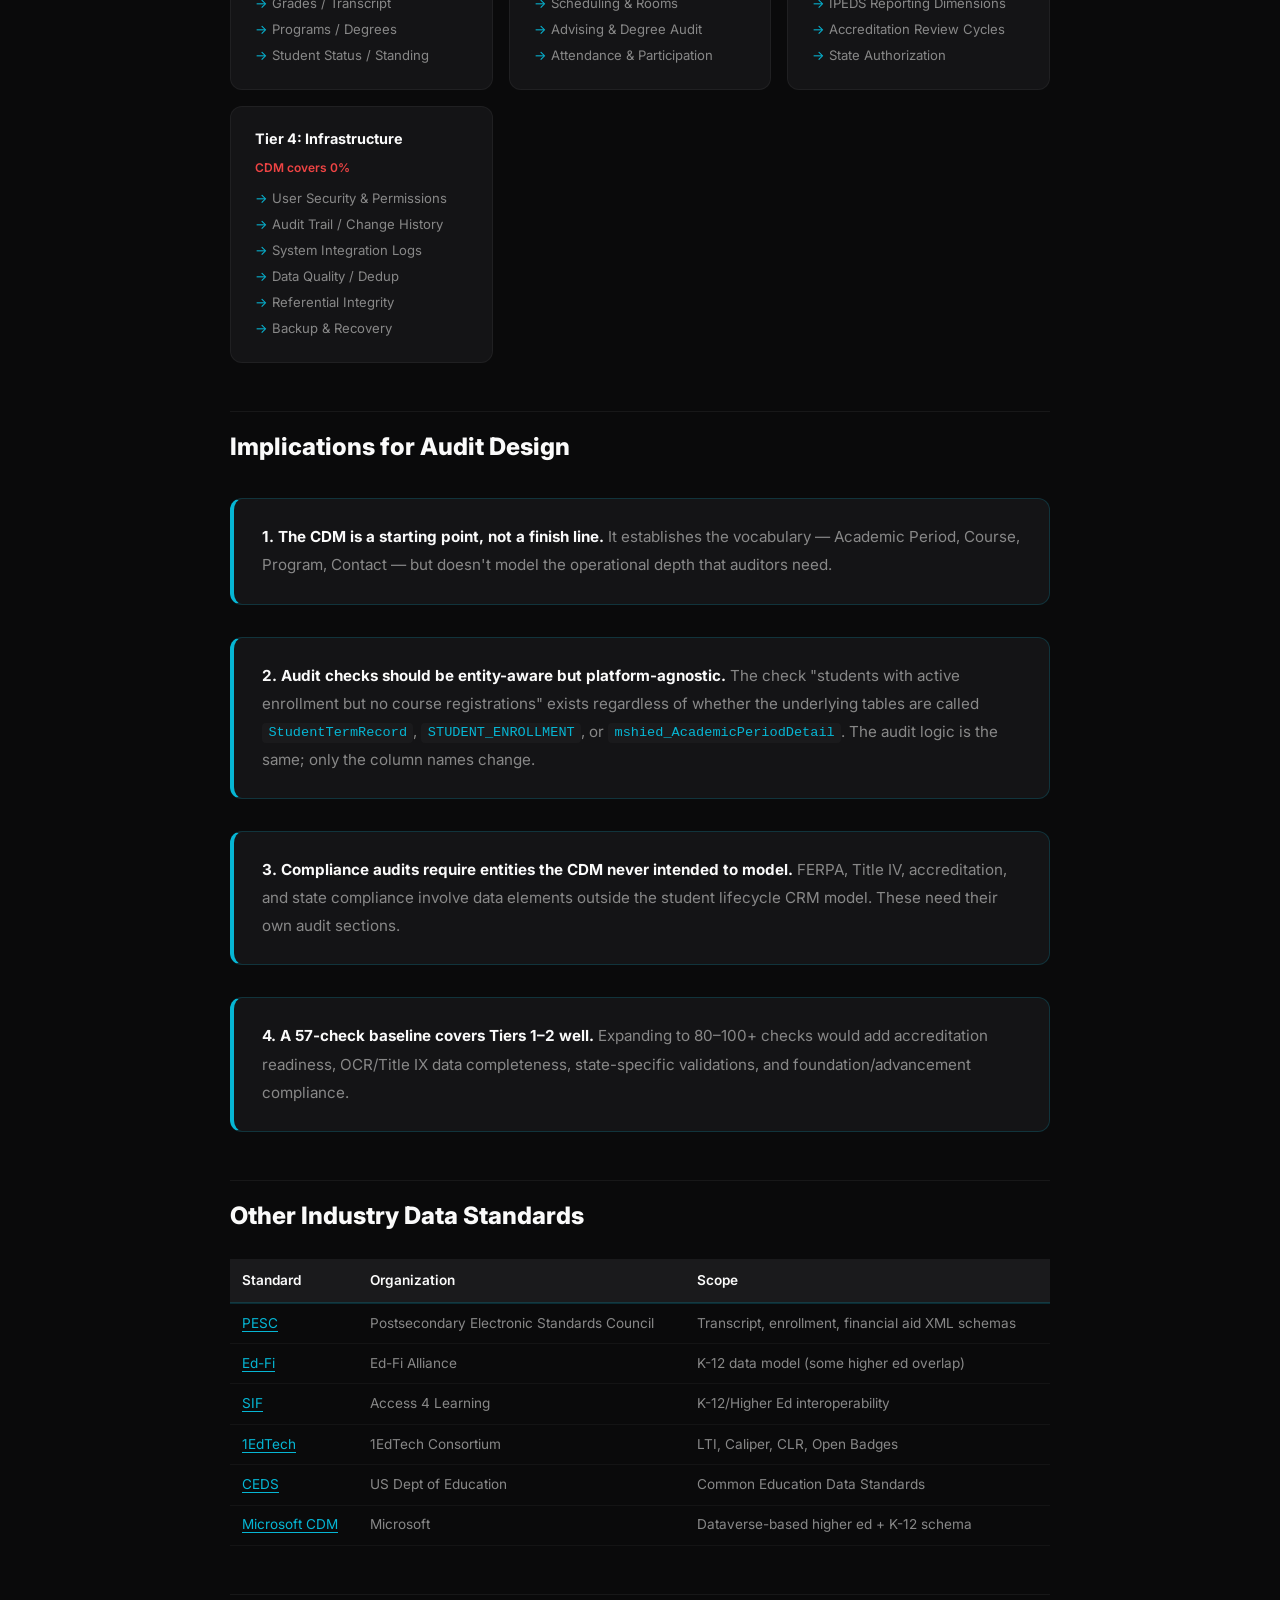
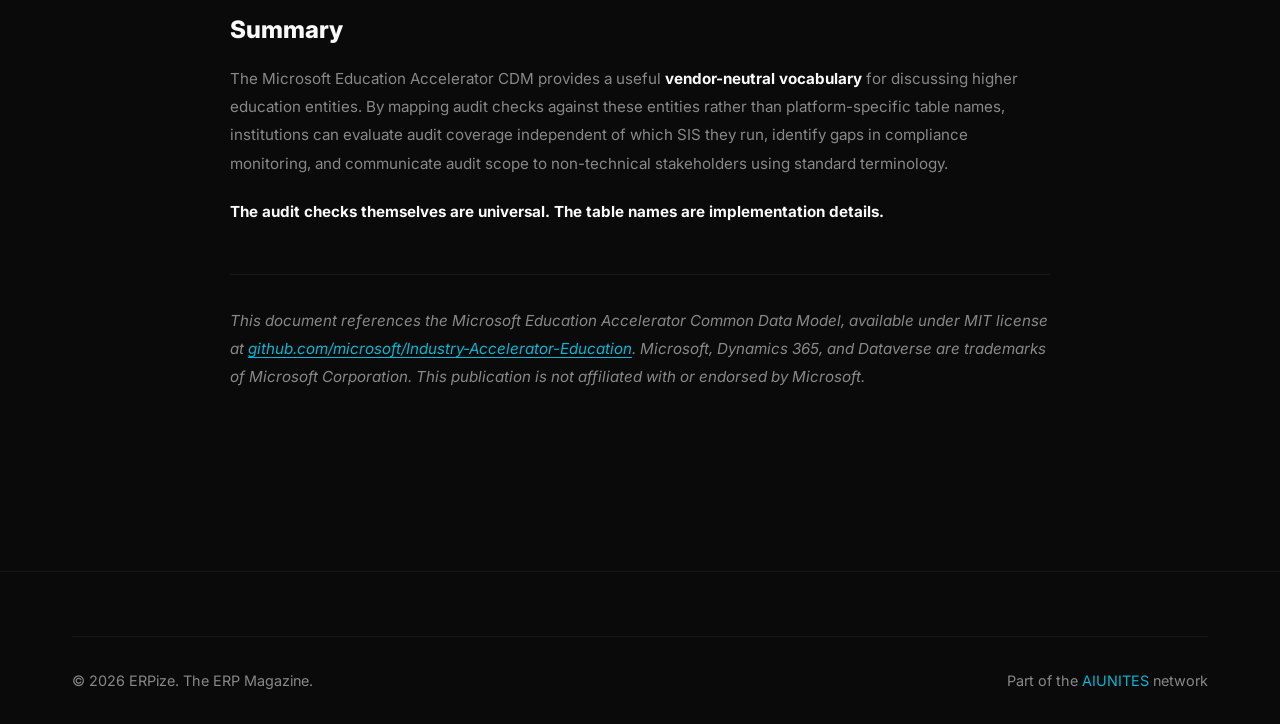
==== commit 59cf266f: "Auto-publish: 2026-04-27 19:10:02" ====
--- a/audit-entity-mapping.html
+++ b/audit-entity-mapping.html
@@ -92,9 +92,11 @@
 <script async src="https://www.googletagmanager.com/gtag/js?id=G-VP15KRLV6P"></script><script>window.dataLayer=window.dataLayer||[];function gtag(){dataLayer.push(arguments);}gtag('js',new Date());gtag('config','G-VP15KRLV6P');</script><meta property="og:image" content="https://erpize.com/images/og-image.png"><meta property="og:image:width" content="1200"><meta property="og:image:height" content="630"></head>
 <body>
   <!-- AIUNITES Webring -->
-  <style>.aiunites-bar{position:fixed;top:0;left:0;right:0;z-index:10000;background:linear-gradient(90deg,#0a0a0f,#1a1a2e);border-bottom:1px solid rgba(99,102,241,.3);padding:8px 0;font-size:12px}.aiunites-bar-content{max-width:1400px;margin:0 auto;padding:0 20px;display:flex;align-items:center;gap:12px;overflow-x:auto;scrollbar-width:none}.aiunites-bar-content::-webkit-scrollbar{display:none}.aiunites-bar a{color:rgba(255,255,255,.7);text-decoration:none;white-space:nowrap;transition:color .2s}.aiunites-bar a:hover{color:#fff}.aiunites-bar-brand{color:#6366f1!important;font-weight:600}.aiunites-bar-brand:hover{color:#818cf8!important}.aiunites-bar-divider{color:rgba(255,255,255,.2)}body{padding-top:36px!important}.nav{top:36px!important}</style>
-  <div class="aiunites-bar"><div class="aiunites-bar-content"><a href="https://aiunites.github.io/aiunites-site/" class="aiunites-bar-brand">◆ AIUNITES</a><span class="aiunites-bar-divider">|</span><a href="https://aiunites.github.io/cosmostheopera-site/">&#127756; COSMOS</a><a href="https://aiunites.github.io/aizines-app/">AIZines</a><a href="https://aiunites.github.io/aibyjob-demo/">AIByJob</a><a href="https://aiunites.github.io/redomy-demo/">Redomy</a><a href="https://aiunites.github.io/videobate-site/">VideoBate</a><a href="https://aiunites.github.io/voicestry-site/">VoiceStry</a><a href="https://aiunites.github.io/furnishthings-site/">FurnishThings</a><a href="https://aiunites.github.io/bizstry-site/">BizStry</a><a href="https://aiunites.github.io/aiyhwh-site/">AI YHWH</a><a href="https://aiunites.github.io/cloudsion-site/">Cloudsion</a><a href="https://aiunites.github.io/gameatica-site/">Gameatica</a><a href="https://aiunites.github.io/uptownit-site/">UptownIT</a><a href="https://aiunites.github.io/inthisworld-site/">InThisWorld</a><a href="https://aiunites.github.io/erpise-site/">ERPise</a><a href="https://aiunites.github.io/erpize-site/" style="color:#fff!important;text-decoration:underline;text-underline-offset:3px;">ERPize</a><a href="https://aiunites.github.io/aitsql-site/">AITSQL</a><a href="https://aiunites.github.io/cosmostheopera-site/">🌌 COSMOS</a></div></div>
-  <script>(function(){if(location.protocol==='file:'||location.hostname==='localhost'||location.hostname==='127.0.0.1'){document.querySelectorAll('.aiunites-bar a').forEach(a=>{a.href=a.href.replace('https://aiunites.github.io/','../')+'index.html';});}})()</script>
+  <style>.aiunites-bar{position:fixed;top:0;left:0;right:0;z-index:1100;background:linear-gradient(90deg,#0a0a0f,#1a1a2e);border-bottom:1px solid rgba(99,102,241,.3);padding:8px 0;font-size:12px}.aiunites-bar-content{max-width:1400px;margin:0 auto;padding:0 20px;display:flex;align-items:center;gap:12px;overflow-x:auto;scrollbar-width:none}.aiunites-bar-content::-webkit-scrollbar{display:none}.aiunites-bar a{color:rgba(255,255,255,.7);text-decoration:none;white-space:nowrap;transition:color .2s}.aiunites-bar a:hover{color:#fff}.aiunites-bar-brand{color:#6366f1!important;font-weight:600}.aiunites-bar-brand:hover{color:#818cf8!important}.aiunites-bar-active{color:#fff!important;text-decoration:underline;text-underline-offset:3px}.aiunites-bar-divider{color:rgba(255,255,255,.2)}.wb-arrow{display:none;position:fixed;top:0;width:36px;height:33px;align-items:center;justify-content:center;cursor:pointer;z-index:1102;border:none;padding:0;font-size:16px;line-height:1;color:rgba(255,255,255,.8);transition:color .2s,opacity .2s}.wb-arrow:hover{color:#fff}.wb-left{left:0;background:linear-gradient(90deg,#0d0d1a 55%,transparent)}.wb-right{right:0;background:linear-gradient(270deg,#0d0d1a 55%,transparent)}@media (hover:hover) and (pointer:fine){.wb-arrow{display:flex}}</style>
+<button class="wb-arrow wb-left" id="wb-left" aria-label="Scroll webring left">&#8249;</button>
+<div class="aiunites-bar"><div class="aiunites-bar-content" id="wb-content"><a href="https://aiunites.github.io/aiunites-site/" class="aiunites-bar-brand">&#9670; AIUNITES</a><span class="aiunites-bar-divider">|</span></div></div>
+<button class="wb-arrow wb-right" id="wb-right" aria-label="Scroll webring right">&#8250;</button>
+<script>(function(){var IS_LOCAL=location.protocol==='file:'||location.hostname==='localhost'||location.hostname==='127.0.0.1';var BASE=IS_LOCAL?'../':'https://aiunites.github.io/';var JSON_URL=IS_LOCAL?'../aiunites-site/data/webring.json':'https://aiunites.github.io/aiunites-site/data/webring.json';var c=document.getElementById('wb-content'),l=document.getElementById('wb-left'),r=document.getElementById('wb-right');function buildBar(sites){sites.forEach(function(s){var a=document.createElement('a');a.href=(IS_LOCAL?BASE+s.repo+'/index.html':BASE+s.repo+'/');a.textContent=s.name;if(location.pathname.indexOf(s.repo)!==-1)a.className='aiunites-bar-active';c.appendChild(a);});setupArrows();}function setupArrows(){if(!c||!l||!r)return;function upd(){var atL=c.scrollLeft<8,atR=c.scrollLeft>=c.scrollWidth-c.clientWidth-8;l.style.opacity=atL?'0':'1';l.style.pointerEvents=atL?'none':'auto';r.style.opacity=atR?'0':'1';r.style.pointerEvents=atR?'none':'auto';}l.onclick=function(){c.scrollBy({left:-220,behavior:'smooth'});};r.onclick=function(){c.scrollBy({left:220,behavior:'smooth'});};c.addEventListener('scroll',upd,{passive:true});upd();}var FB=[{name:'\uD83C\uDF0C COSMOS',repo:'cosmostheopera-site'},{name:'AIZines',repo:'aizines-app'},{name:'AIByJob',repo:'aibyjob-demo'},{name:'Redomy',repo:'redomy-demo'},{name:'VideoBate',repo:'videobate-site'},{name:'\uD83C\uDFA4 VoiceStry',repo:'voicestry-site'},{name:'FurnishThings',repo:'furnishthings-site'},{name:'BizStry',repo:'bizstry-site'},{name:'AI YHWH',repo:'aiyhwh-site'},{name:'Cloudsion',repo:'cloudsion-site'},{name:'Gameatica',repo:'gameatica-site'},{name:'UptownIT',repo:'uptownit-site'},{name:'InThisWorld',repo:'inthisworld-site'},{name:'ERPise',repo:'erpise-site'},{name:'ERPize',repo:'erpize-site'},{name:'AITSQL',repo:'aitsql-site'}];fetch(JSON_URL).then(function(r){return r.json();}).then(buildBar).catch(function(){buildBar(FB);});})()</script>
 
   <!-- Navigation -->
   <nav class="nav">
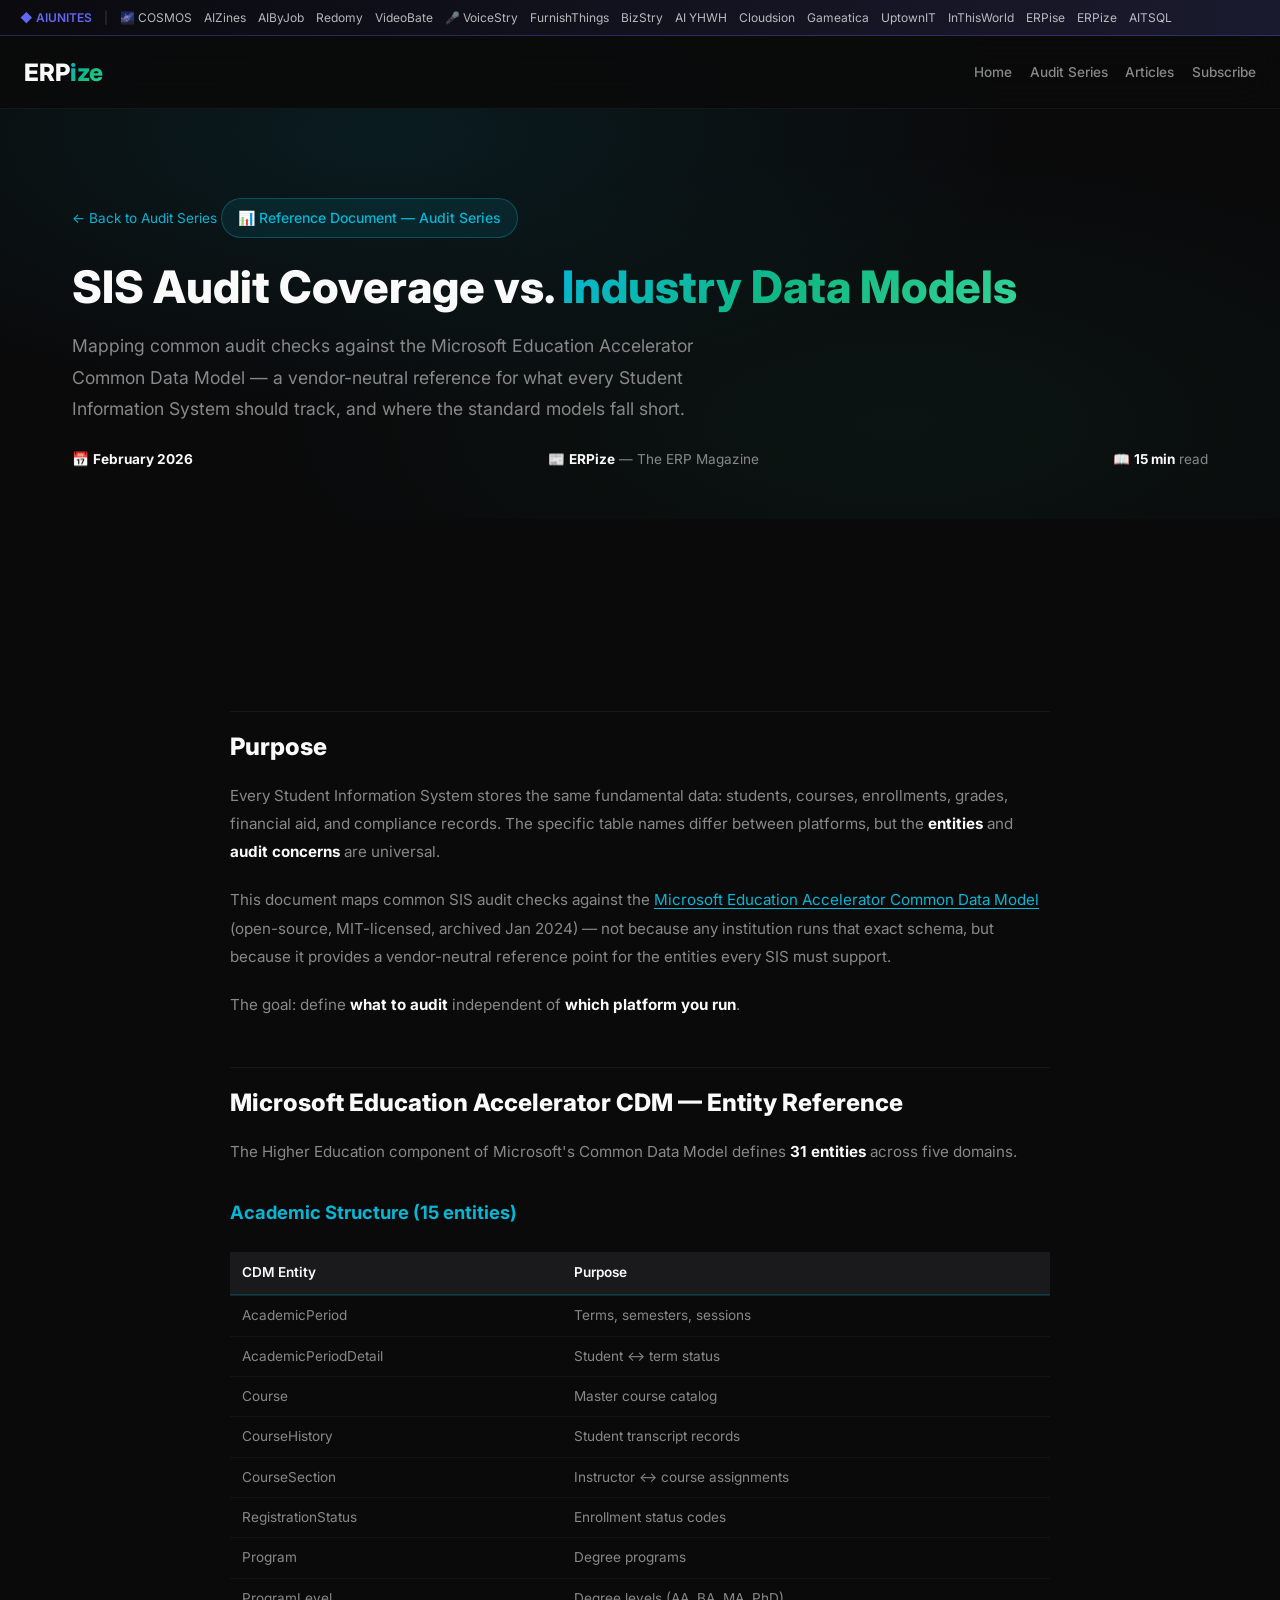
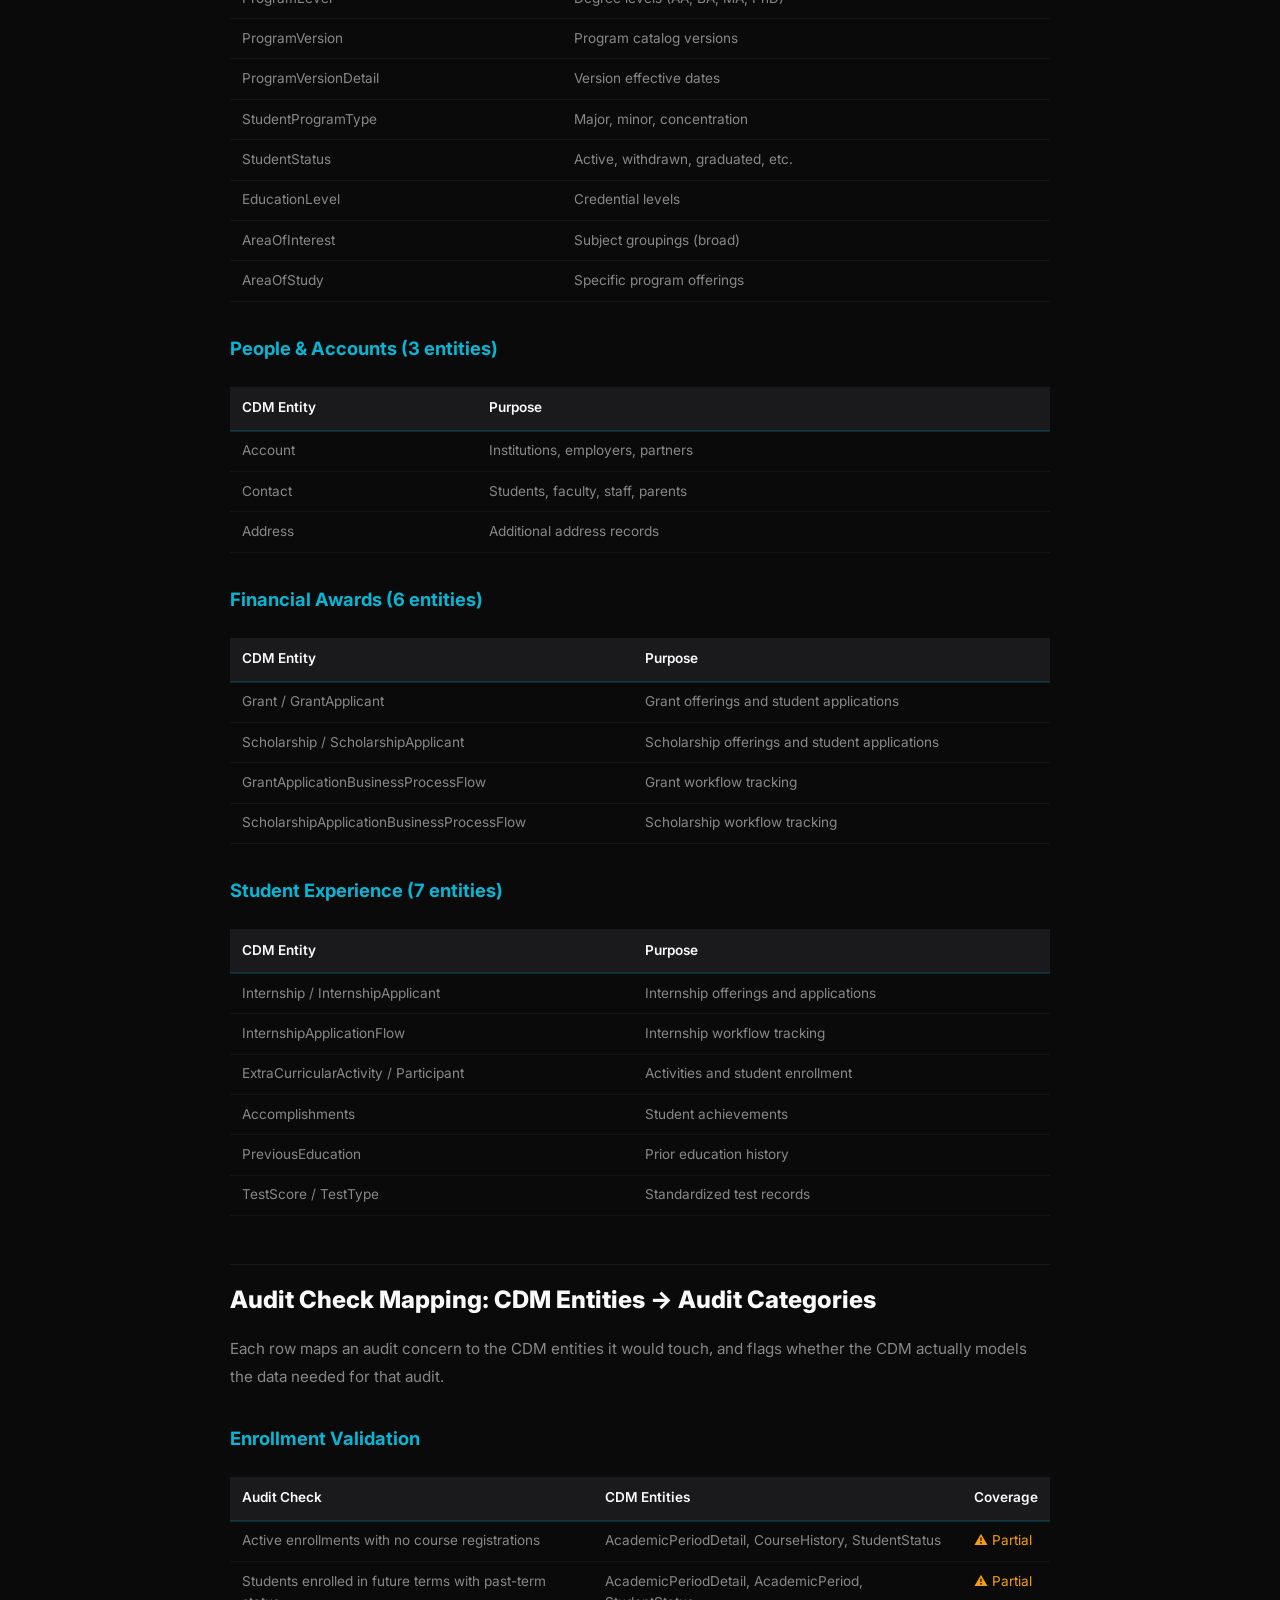
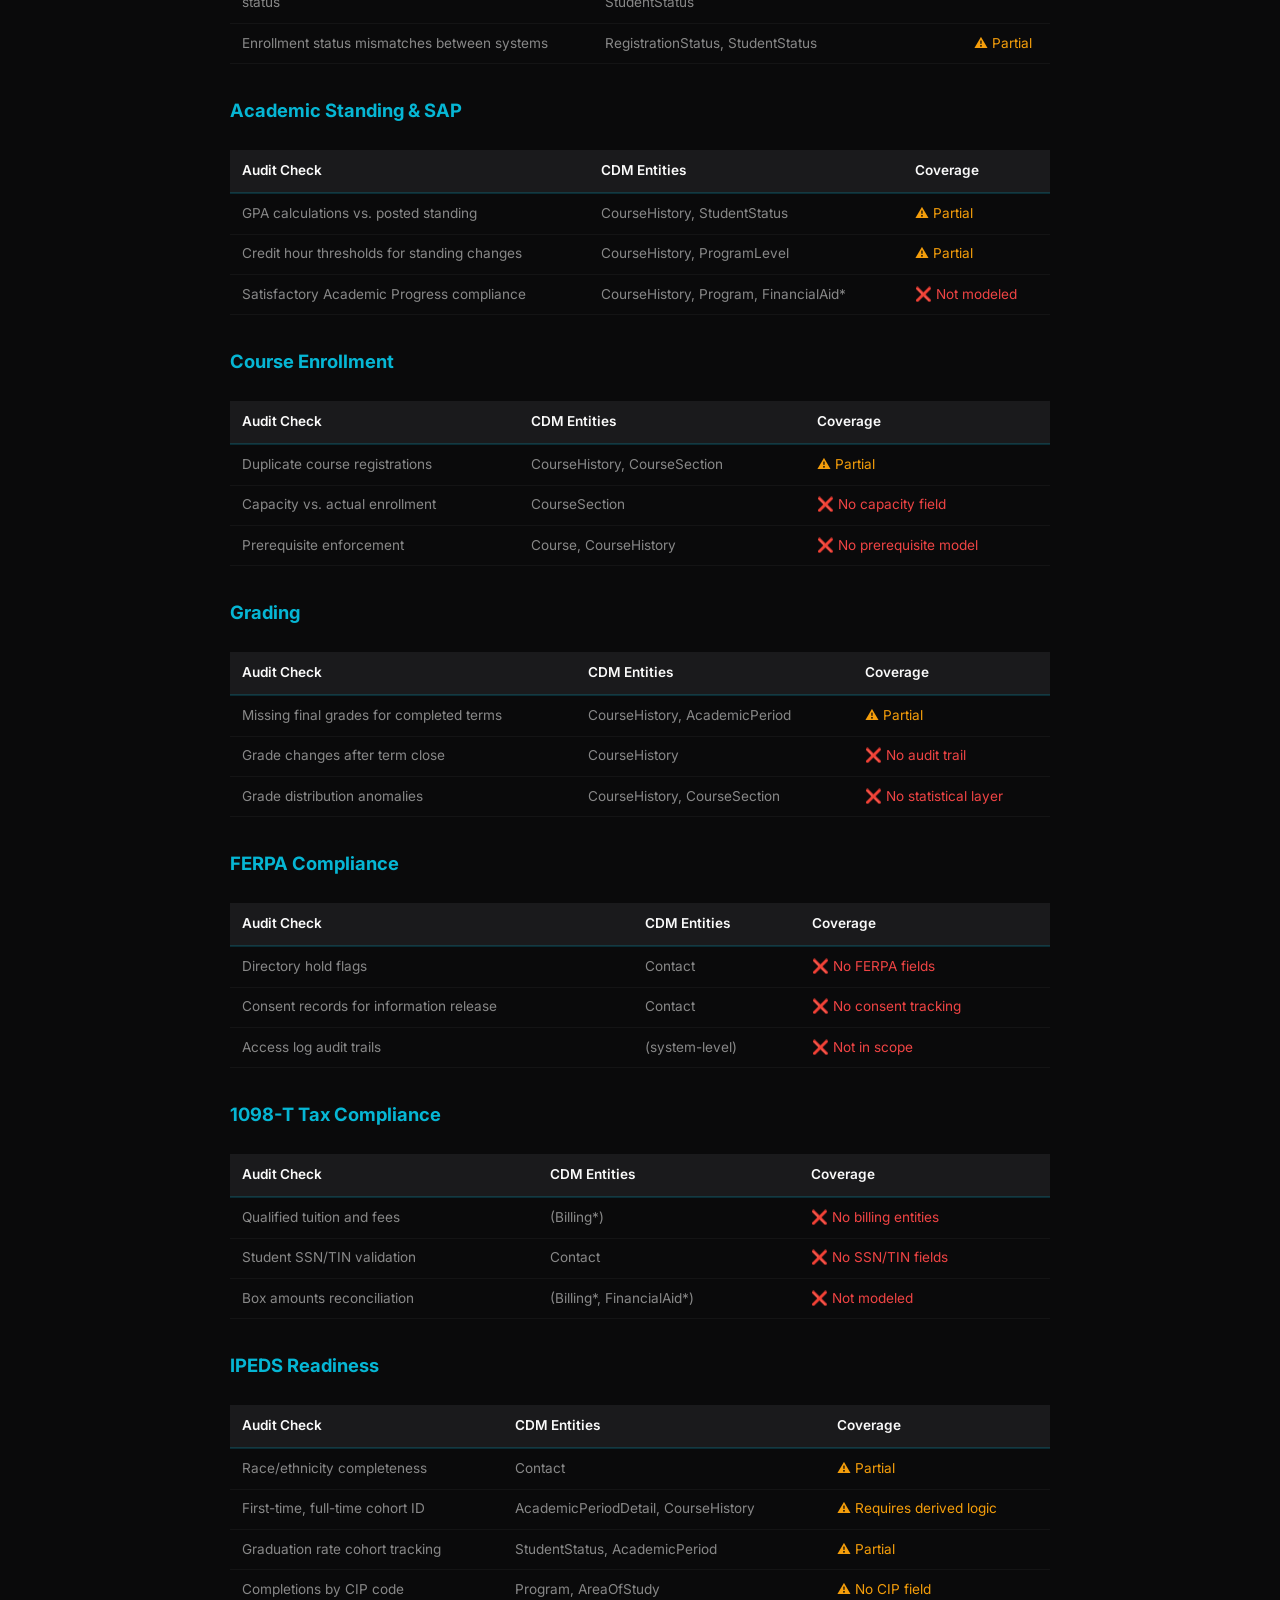
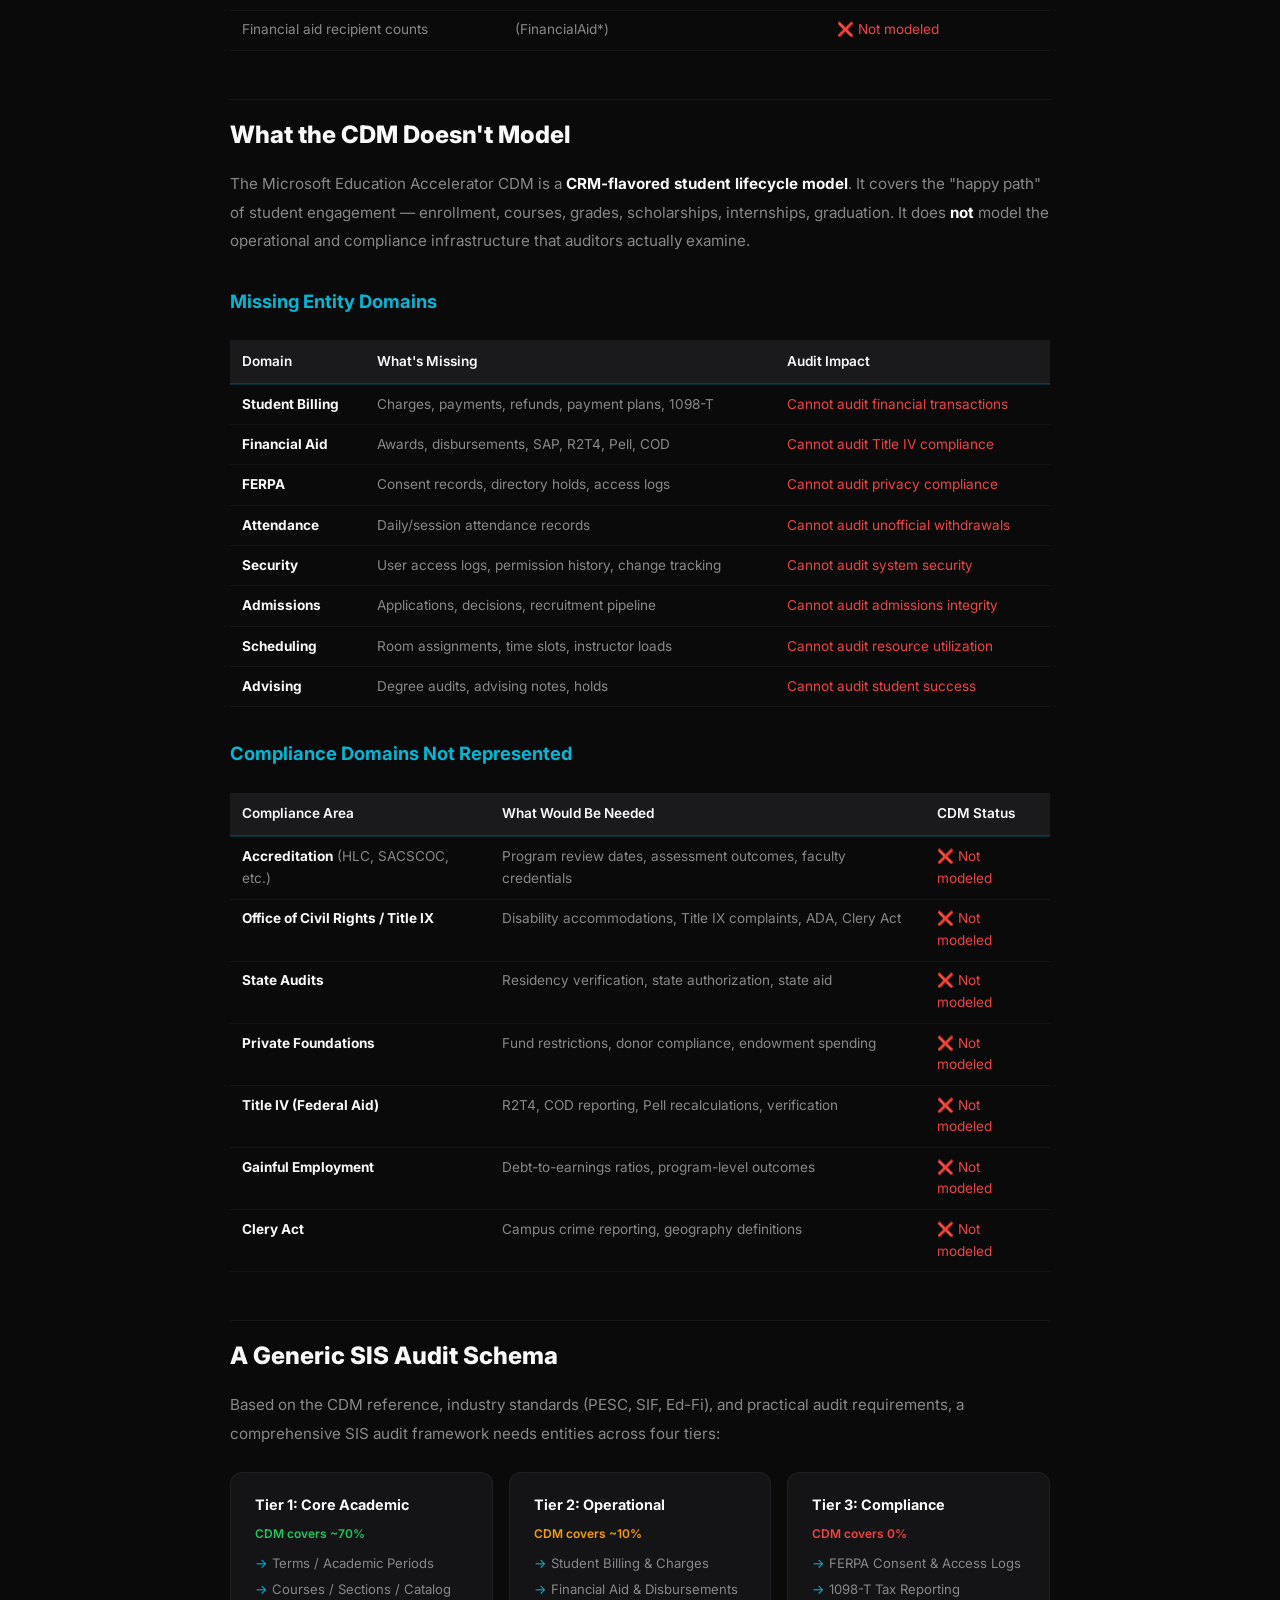
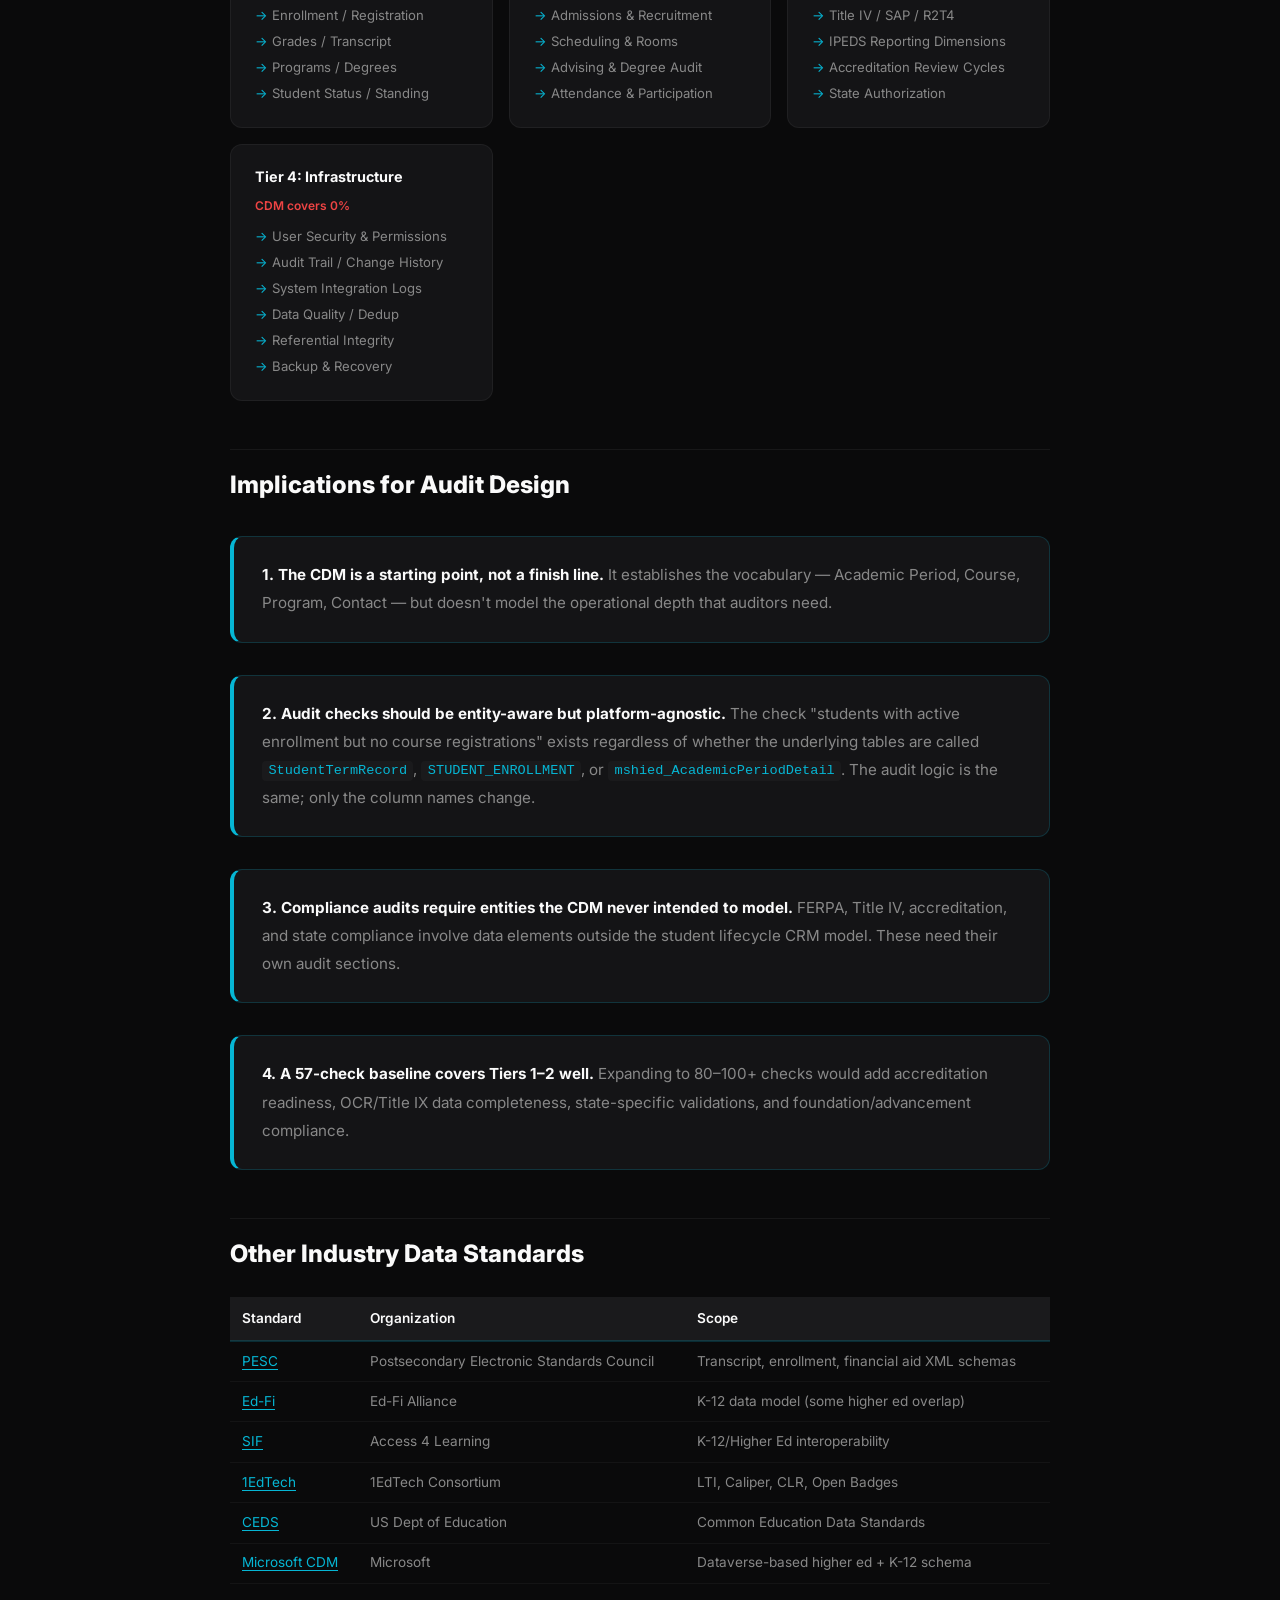
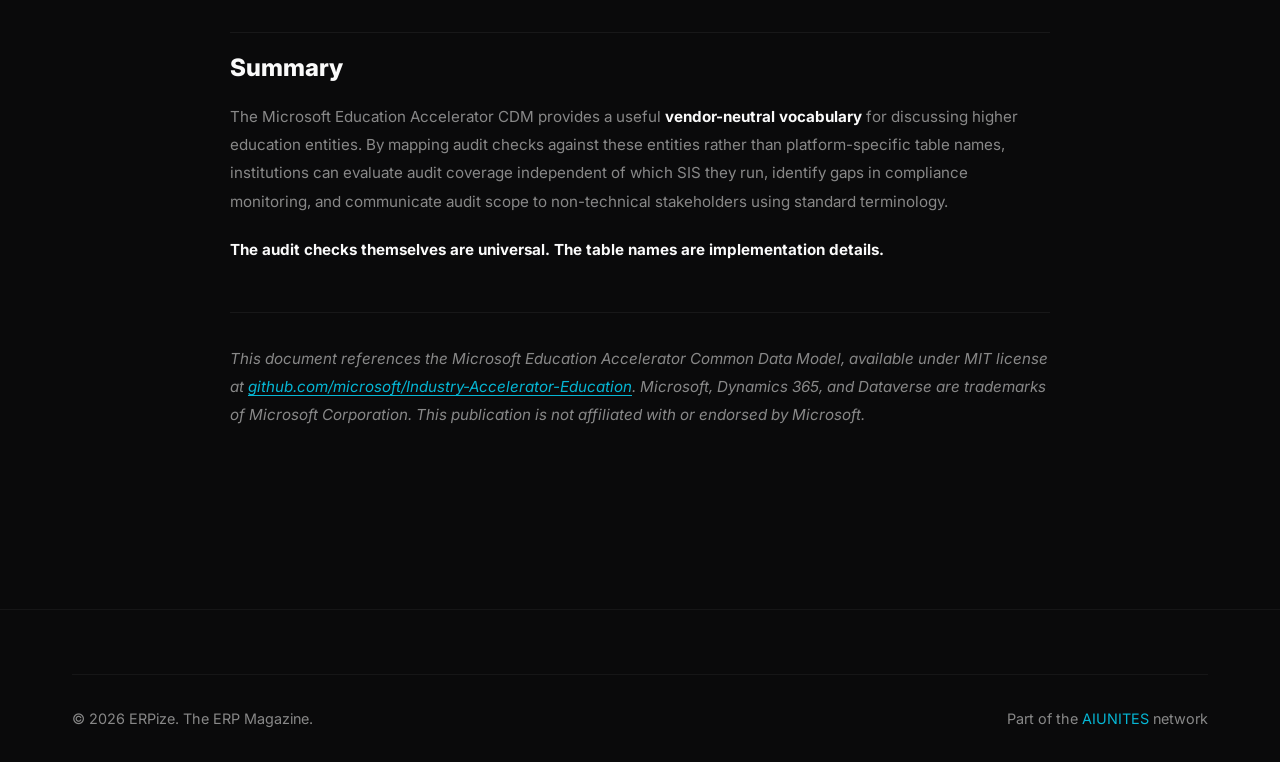
==== commit 6a1e031d: "Auto-publish: 2026-04-27 20:54:41" ====
--- a/audit-entity-mapping.html
+++ b/audit-entity-mapping.html
@@ -92,7 +92,7 @@
 <script async src="https://www.googletagmanager.com/gtag/js?id=G-VP15KRLV6P"></script><script>window.dataLayer=window.dataLayer||[];function gtag(){dataLayer.push(arguments);}gtag('js',new Date());gtag('config','G-VP15KRLV6P');</script><meta property="og:image" content="https://erpize.com/images/og-image.png"><meta property="og:image:width" content="1200"><meta property="og:image:height" content="630"></head>
 <body>
   <!-- AIUNITES Webring -->
-  <style>.aiunites-bar{position:fixed;top:0;left:0;right:0;z-index:1100;background:linear-gradient(90deg,#0a0a0f,#1a1a2e);border-bottom:1px solid rgba(99,102,241,.3);padding:8px 0;font-size:12px}.aiunites-bar-content{max-width:1400px;margin:0 auto;padding:0 20px;display:flex;align-items:center;gap:12px;overflow-x:auto;scrollbar-width:none}.aiunites-bar-content::-webkit-scrollbar{display:none}.aiunites-bar a{color:rgba(255,255,255,.7);text-decoration:none;white-space:nowrap;transition:color .2s}.aiunites-bar a:hover{color:#fff}.aiunites-bar-brand{color:#6366f1!important;font-weight:600}.aiunites-bar-brand:hover{color:#818cf8!important}.aiunites-bar-active{color:#fff!important;text-decoration:underline;text-underline-offset:3px}.aiunites-bar-divider{color:rgba(255,255,255,.2)}.wb-arrow{display:none;position:fixed;top:0;width:36px;height:33px;align-items:center;justify-content:center;cursor:pointer;z-index:1102;border:none;padding:0;font-size:16px;line-height:1;color:rgba(255,255,255,.8);transition:color .2s,opacity .2s}.wb-arrow:hover{color:#fff}.wb-left{left:0;background:linear-gradient(90deg,#0d0d1a 55%,transparent)}.wb-right{right:0;background:linear-gradient(270deg,#0d0d1a 55%,transparent)}@media (hover:hover) and (pointer:fine){.wb-arrow{display:flex}}</style>
+  <style>.aiunites-bar{position:fixed;top:0;left:0;right:0;z-index:1100;background:linear-gradient(90deg,#0a0a0f,#1a1a2e);border-bottom:1px solid rgba(99,102,241,.3);padding:8px 0;font-size:12px}.aiunites-bar-content{max-width:1400px;margin:0 auto;padding:0 20px;display:flex;align-items:center;gap:12px;overflow-x:auto;scrollbar-width:none}.aiunites-bar-content::-webkit-scrollbar{display:none}.aiunites-bar a{color:rgba(255,255,255,.7);text-decoration:none;white-space:nowrap;transition:color .2s}.aiunites-bar a:hover{color:#fff}.aiunites-bar-brand{color:#6366f1!important;font-weight:600}.aiunites-bar-brand:hover{color:#818cf8!important}.aiunites-bar-active{color:#fff!important;text-decoration:underline;text-underline-offset:3px}.aiunites-bar-divider{color:rgba(255,255,255,.2)}.wb-arrow{display:none;position:fixed;top:0;width:36px;height:33px;align-items:center;justify-content:center;cursor:pointer;z-index:1102;border:none;padding:0;font-size:16px;line-height:1;color:rgba(255,255,255,.8);transition:color .2s,opacity .2s}.wb-arrow:hover{color:#fff}.wb-left{left:0;background:linear-gradient(90deg,#0d0d1a 55%,transparent)}.wb-right{right:0;background:linear-gradient(270deg,#0d0d1a 55%,transparent)}@media (hover:hover) and (pointer:fine){.wb-arrow{display:flex}}body{padding-top:38px!important}.nav{top:38px!important}</style>
 <button class="wb-arrow wb-left" id="wb-left" aria-label="Scroll webring left">&#8249;</button>
 <div class="aiunites-bar"><div class="aiunites-bar-content" id="wb-content"><a href="https://aiunites.github.io/aiunites-site/" class="aiunites-bar-brand">&#9670; AIUNITES</a><span class="aiunites-bar-divider">|</span></div></div>
 <button class="wb-arrow wb-right" id="wb-right" aria-label="Scroll webring right">&#8250;</button>
